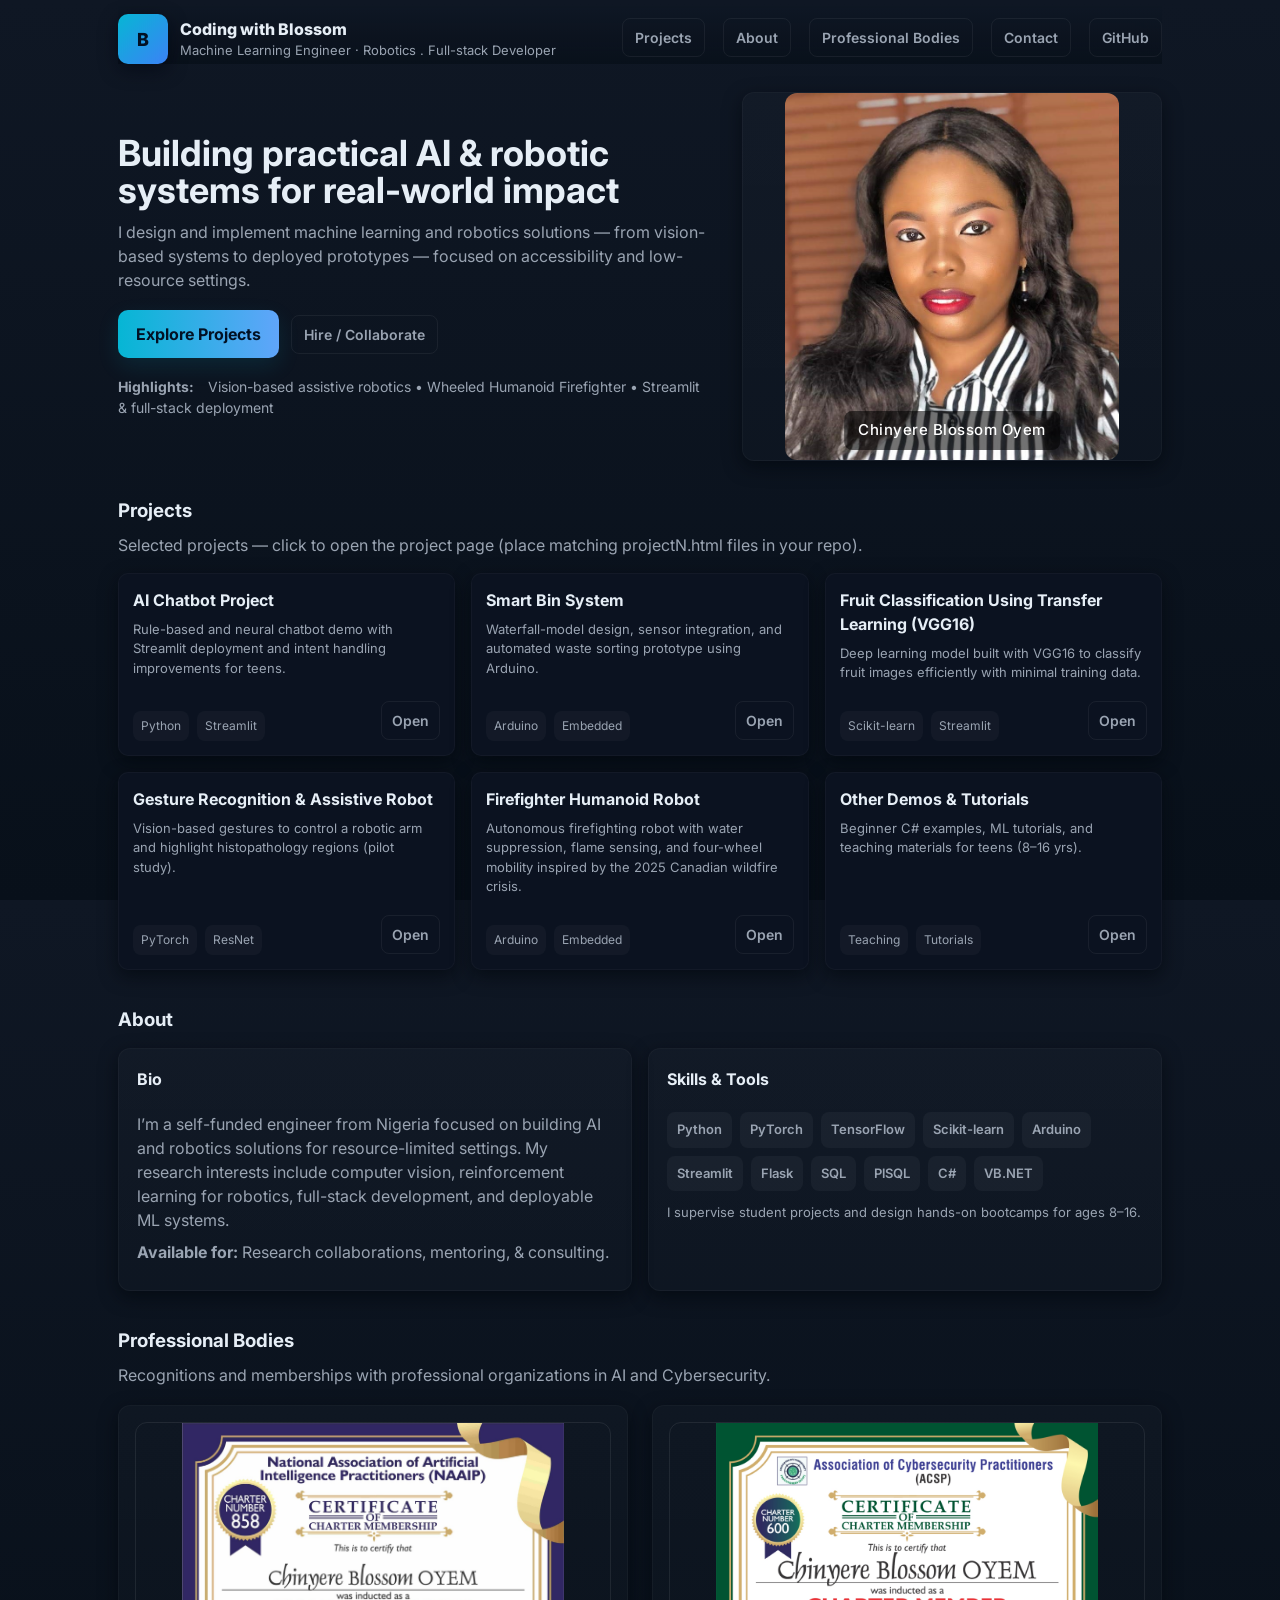
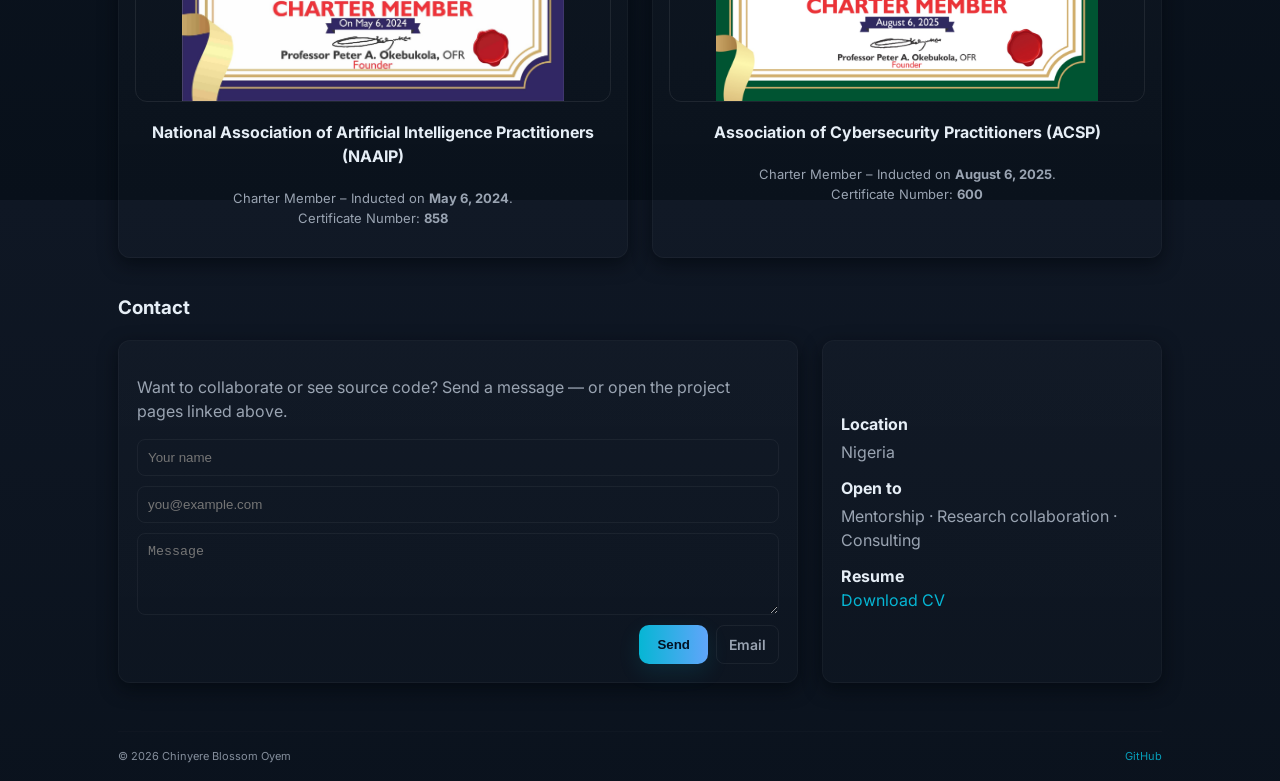
==== index.html @ 0ef0014c "Replace project details for firefighter robot" ====
<!doctype html>
<html lang="en">
<head>
  <meta charset="utf-8" />
  <meta name="viewport" content="width=device-width,initial-scale=1" />
  <title>Blossom Oyem — AI & Robotics</title>
  <meta name="description" content="Blossom Oyem — Machine Learning Engineer & Robotics Enthusiast. Projects: AI chatbot, smart bin, house price predictor and more."/>
  <link rel="preconnect" href="https://fonts.gstatic.com" crossorigin>
  <link href="https://fonts.googleapis.com/css2?family=Inter:wght@300;400;600;700;800&display=swap" rel="stylesheet">
  <link rel="icon" type="image/x-icon" href="blossom.ico">

  <style>
    :root{
      --bg:#0f1724; /* deep navy */
      --card:#0b1220;
      --muted:#9aa4b2;
      --accent:#06b6d4; /* teal */
      --glass: rgba(255,255,255,0.04);
      color-scheme: dark;
    }
    *{box-sizing:border-box}
    html,body{height:100%}
    body{
      margin:0;
      font-family:Inter,system-ui,-apple-system,Segoe UI,Roboto,"Helvetica Neue",Arial;
      background: linear-gradient(180deg, var(--bg) 0%, #08101a 100%);
      color:#e6eef6;
      -webkit-font-smoothing:antialiased;
      -moz-osx-font-smoothing:grayscale;
      line-height:1.5;
    }

    a{color:var(--accent); text-decoration:none}
    a:hover{text-decoration:underline}

    /* Layout */
    
    .container {
  max-width: 1100px;
  margin: 0 auto;
  padding: 0 28px;}
      header {
  display: flex;
  align-items: flex-start; /* lift nav higher */
  justify-content: space-between;
  padding: 8px 0 0 0; /* reduced bottom padding */
  margin-top: 6px; /* raised slightly upward */
  position: sticky;
  top: 0;
  background: linear-gradient(180deg, rgba(15,23,36,0.95) 0%, rgba(8,16,26,0.9) 100%);
  z-index: 10;
  backdrop-filter: blur(10px);
}

.brand {
  display: flex;
  gap: 12px;
  align-items: center;
}

   .logo {
  width: 50px;
  height: 50px;
  border-radius: 10px;
  background: linear-gradient(135deg,#06b6d4,#3b82f6);
  display: inline-flex;
  align-items: center;
  justify-content: center;
  font-weight: 800;
  color: #021124;
  font-size: 18px;
  box-shadow: 0 6px 18px rgba(3,7,18,0.6);
}


    nav {
  display: flex;
  gap: 18px;
  align-items: center;
  margin-top: 4px; /* fine-tune nav vertical alignment */
}

.btn-ghost {
  border: 1px solid rgba(255,255,255,0.06);
  padding: 8px 12px;
  border-radius: 8px;
  font-weight: 600;
  background: transparent;
  color: var(--muted);
  font-size: 14px;
}
    
    .hero{
      display:grid;grid-template-columns:1fr 420px;gap:32px;align-items:center;margin-top:28px;
    }
    .hero-left h1{font-size:36px;margin:0 0 10px 0;line-height:1.05}
    .hero-left p.lead{color:var(--muted);margin:0 0 18px 0}
    .cta-row{display:flex;gap:12px;align-items:center;margin-top:8px}
    .btn-primary{
      background:linear-gradient(90deg,var(--accent),#60a5fa);
      border:none;padding:12px 18px;border-radius:10px;color:#021124;font-weight:700;cursor:pointer;
      box-shadow:0 8px 22px rgba(6,182,212,0.12)
    }
    .card{
      background:linear-gradient(180deg, rgba(255,255,255,0.02), rgba(255,255,255,0.01));
      border-radius:12px;padding:18px;box-shadow:0 6px 18px rgba(2,6,12,0.6);border:1px solid rgba(255,255,255,0.03)
    }
    .hero-right .card{padding:18px;text-align:center}
    .avatar{
      width:120px;height:120px;border-radius:14px;display:inline-block;overflow:hidden;background:linear-gradient(135deg,#111827,#0b1220);
      margin:0 auto 12px auto;display:flex;align-items:center;justify-content:center;font-weight:700;color:var(--accent);
      font-size:28px;
    }

    /* Projects */
    .section{margin-top:36px}
    .projects-grid{display:grid;grid-template-columns:repeat(3,1fr);gap:16px;margin-top:14px}
    .project{
      padding:14px;border-radius:10px;background:var(--card);min-height:120px;display:flex;flex-direction:column;justify-content:space-between;
      transition:transform .18s ease, box-shadow .18s ease;
    }
    .project:hover{transform:translateY(-6px);box-shadow:0 16px 40px rgba(2,6,12,0.6)}
    .project h4{margin:0 0 8px 0}
    .tags{display:flex;gap:8px;flex-wrap:wrap;margin-top:10px}
    .tag{font-size:12px;padding:6px 8px;border-radius:8px;background:rgba(255,255,255,0.03);color:var(--muted)}

    /* Skills & Contact */
    .two-col{display:grid;grid-template-columns:1fr 1fr;gap:16px;margin-top:14px}
    ul.skills{list-style:none;padding:0;margin:0;display:flex;flex-wrap:wrap;gap:8px}
    ul.skills li{background:var(--glass);padding:8px 10px;border-radius:8px;color:var(--muted);font-weight:600;font-size:13px}

   /* FOOTER (smaller and neater) */
footer {
  margin-top: 48px;
  padding: 16px 0;
  border-top: 1px solid rgba(255,255,255,0.02);
  color: var(--muted);
  display: flex;
  justify-content: space-between;
  align-items: center;
  font-size: 11px; /* smaller text */
  opacity: 0.85;
}
   socials a {
  margin-left: 10px;
  color: var(--muted);
  font-size: 11px;
  transition: color 0.2s;
}

.socials a:hover {
  color: var(--accent);
}

    /* responsive */
    @media (max-width:980px){
      .hero{grid-template-columns:1fr;gap:20px}
      .projects-grid{grid-template-columns:repeat(2,1fr)}
      .two-col{grid-template-columns:1fr}
      nav{display:none}
      .mobile-menu-toggle{display:inline-flex}
    }
    @media (max-width:560px){
      .projects-grid{grid-template-columns:1fr}
      .brand .logo{width:50px;height:50px;font-size:18px}
      .hero-left h1{font-size:28px}
    }

       /* === CONTACT SECTION === */
.contact-grid {
  display: grid;
  grid-template-columns: 1fr 340px;
  gap: 24px;
  align-items: stretch;
  margin-top: 18px;
}

.contact-form {
  margin-top: 12px;
  display: flex;
  flex-direction: column;
  gap: 10px;
}

.contact-form input,
.contact-form textarea {
  padding: 10px;
  border-radius: 8px;
  border: 1px solid rgba(255,255,255,0.05);
  background: transparent;
  color: inherit;
}

.form-actions {
  display: flex;
  gap: 8px;
  justify-content: flex-end;
}

.form-note {
  margin-top: 8px;
  color: var(--muted);
  font-size: 13px;
  display: none;
}

.contact-info {
  display: flex;
  flex-direction: column;
  gap: 12px;
  justify-content: center;
  text-align: left;
}

.contact-info .muted {
  color: var(--muted);
  margin-top: 4px;
}

/* === MOBILE RESPONSIVENESS === */
@media (max-width: 900px) {
  .contact-grid {
    grid-template-columns: 1fr;
    gap: 18px;
  }

  .contact-info {
    text-align: center;
    align-items: center;
  }

  .form-actions {
    justify-content: center;
  }
}



    /* mobile nav menu */
    .mobile-menu-toggle{display:none;background:transparent;border:1px solid rgba(255,255,255,0.05);padding:8px;border-radius:8px;color:var(--muted)}
    .mobile-menu{display:none;position:fixed;top:72px;right:12px;background:var(--card);padding:12px;border-radius:10px;box-shadow:0 10px 36px rgba(2,6,12,0.6)}
    .mobile-menu a{display:block;padding:8px 10px;border-radius:8px;color:var(--muted)}
  </style>
</head>
<body>
  <div class="container">
    <header>
      <div class="brand">
        <div class="logo">B</div>
        <div>
          <div style="font-weight:800">Coding with Blossom</div>
          <div style="font-size:13px;color:var(--muted)">Machine Learning Engineer · Robotics . Full-stack Developer</div>
        </div>
      </div>

  <nav>
  <a href="#projects" class="btn-ghost">Projects</a>
  <a href="#about" class="btn-ghost">About</a>
  <a href="#bodies" class="btn-ghost">Professional Bodies</a>
  <a href="#contact" class="btn-ghost">Contact</a>
  <a href="https://github.com/blossomchi" target="_blank" class="btn-ghost" rel="noopener noreferrer">
    GitHub
  </a>
</nav>

      <button class="mobile-menu-toggle" id="mmt">☰</button>
    </header>

    <main>
      <section class="hero">
        <div class="hero-left">
          <h1>Building practical AI & robotic systems for real-world impact</h1>
          <p class="lead">I design and implement machine learning and robotics solutions — from vision-based systems to deployed prototypes — focused on accessibility and low-resource settings.</p>

          <div class="cta-row">
            <a class="btn-primary" href="#projects">Explore Projects</a>
            <a class="btn-ghost" href="#contact">Hire / Collaborate</a>
          </div>

          <div style="margin-top:18px;color:var(--muted);font-size:14px">
            <strong>Highlights:</strong>
            <span style="margin-left:10px">Vision-based assistive robotics • Wheeled Humanoid Firefighter • Streamlit & full-stack deployment</span>
          </div>
        </div>


          <div class="hero-right card" style="padding:0; overflow:hidden; position:relative; text-align:center;">
           <img src="blossom.jpeg" alt="Blossom Oyem"
            style="width:80%; height:auto; object-fit:cover; display:block; margin:0 auto; border-radius:12px;">

  <div style="
    position: absolute;
    bottom:10px;
    left:50%;
    transform:translateX(-50%);
    background:rgba(0,0,0,0.55);
    color:#fff;
    padding:8px 14px;
    font-weight:500;
    font-size:15px;
    border-radius:8px;
    letter-spacing:0.5px;
    white-space: nowrap; 
    white-space: nowrap; 
  ">
    Chinyere Blossom Oyem
  </div>
</div>


       
      </section>

      <section id="projects" class="section">
        <h3 style="margin:0">Projects</h3>
        <p style="margin-top:8px;color:var(--muted)">Selected projects — click to open the project page (place matching projectN.html files in your repo).</p>

        <div class="projects-grid">
          <article class="project card">
            <div>
              <h4>AI Chatbot Project</h4>
              <p style="margin:6px 0;color:var(--muted);font-size:13px">Rule-based and neural chatbot demo with Streamlit deployment and intent handling improvements for teens.</p>
            </div>
            <div style="display:flex;justify-content:space-between;align-items:center;margin-top:12px">
              <div class="tags"><span class="tag">Python</span><span class="tag">Streamlit</span></div>
              <a href="project1.html" class="btn-ghost" style="padding:8px 10px">Open</a>
            </div>
          </article>

          <article class="project card">
            <div>
              <h4>Smart Bin System</h4>
              <p style="margin:6px 0;color:var(--muted);font-size:13px">Waterfall-model design, sensor integration, and automated waste sorting prototype using Arduino.</p>
            </div>
            <div style="display:flex;justify-content:space-between;align-items:center;margin-top:12px">
              <div class="tags"><span class="tag">Arduino</span><span class="tag">Embedded</span></div>
              <a href="project2.html" class="btn-ghost" style="padding:8px 10px">Open</a>
            </div>
          </article>

          <article class="project card">
            <div>
              <h4>Fruit Classification Using Transfer Learning (VGG16)</h4>
              <p style="margin:6px 0;color:var(--muted);font-size:13px">Deep learning model built with VGG16 to classify fruit images efficiently with minimal training data.</p>
            </div>
            <div style="display:flex;justify-content:space-between;align-items:center;margin-top:12px">
              <div class="tags"><span class="tag">Scikit-learn</span><span class="tag">Streamlit</span></div>
              <a href="project3.html" class="btn-ghost" style="padding:8px 10px">Open</a>
            </div>
          </article>

          <article class="project card">
            <div>
              <h4>Gesture Recognition & Assistive Robot</h4>
              <p style="margin:6px 0;color:var(--muted);font-size:13px">Vision-based gestures to control a robotic arm and highlight histopathology regions (pilot study).</p>
            </div>
            <div style="display:flex;justify-content:space-between;align-items:center;margin-top:12px">
              <div class="tags"><span class="tag">PyTorch</span><span class="tag">ResNet</span></div>
              <a href="project4.html" class="btn-ghost" style="padding:8px 10px">Open</a>
            </div>
          </article>

          <article class="project card">
            <div>
              <h4>Firefighter Humanoid Robot</h4>
              <p style="margin:6px 0;color:var(--muted);font-size:13px">Autonomous firefighting robot with water suppression, flame sensing, and four-wheel mobility inspired by the 2025 Canadian wildfire crisis.</p>
            </div>
            <div style="display:flex;justify-content:space-between;align-items:center;margin-top:12px">
              <div class="tags"><span class="tag">Arduino</span><span class="tag">Embedded</span></div>
              <a href="project5.html" class="btn-ghost" style="padding:8px 10px">Open</a>
            </div>
          </article>

          <article class="project card">
            <div>
              <h4>Other Demos & Tutorials</h4>
              <p style="margin:6px 0;color:var(--muted);font-size:13px">Beginner C# examples, ML tutorials, and teaching materials for teens (8–16 yrs).</p>
            </div>
            <div style="display:flex;justify-content:space-between;align-items:center;margin-top:12px">
              <div class="tags"><span class="tag">Teaching</span><span class="tag">Tutorials</span></div>
              <a href="#" class="btn-ghost" style="padding:8px 10px">Open</a>
            </div>
          </article>
        </div>
      </section>

      <section id="about" class="section">
        <h3 style="margin:0">About</h3>
        <div class="two-col">
          <div class="card">
            <h4 style="margin-top:0">Bio</h4>
            <p style="color:var(--muted);margin:8px 0">I’m a self-funded engineer from Nigeria focused on building AI and robotics solutions for resource-limited settings. My research interests include computer vision, reinforcement learning for robotics, full-stack development, and deployable ML systems.</p>
            <p style="margin:8px 0;color:var(--muted)"><strong>Available for:</strong> Research collaborations, mentoring, & consulting.</p>
          </div>

          <div class="card">
            <h4 style="margin-top:0">Skills & Tools</h4>
            <ul class="skills" style="margin-top:10px">
              <li>Python</li><li>PyTorch</li><li>TensorFlow</li><li>Scikit-learn</li><li>Arduino</li><li>Streamlit</li><li>Flask</li><li>SQL</li><li>PlSQL</li><li>C#</li><li>VB.NET</li>
            </ul>
            <div style="margin-top:12px;color:var(--muted);font-size:13px">I supervise student projects and design hands-on bootcamps for ages 8–16.</div>
          </div>
        </div>
      </section>


        <section id="bodies" class="section">
  <h3 style="margin:0">Professional Bodies</h3>
  <p style="margin-top:8px;color:var(--muted);">
    Recognitions and memberships with professional organizations in AI and Cybersecurity.
  </p>

  <div style="display:grid;grid-template-columns:repeat(auto-fit,minmax(320px,1fr));gap:24px;margin-top:18px;">
    
    <!-- NAAIP Certificate -->
    <div class="card" style="text-align:center;padding:16px;">
      <img src="NAAIP.jpg" alt="NAAIP Certificate - Chinyere Blossom Oyem"
           style="width:100%;height:280px;object-fit:contain;border-radius:12px;border:1px solid rgba(255,255,255,0.08);">
      <h4 style="margin-top:12px;">National Association of Artificial Intelligence Practitioners (NAAIP)</h4>
      <p style="color:var(--muted);font-size:13px;margin-top:6px;">
        Charter Member – Inducted on <strong>May 6, 2024</strong>.<br>
        Certificate Number: <strong>858</strong>
      </p>
    </div>

    <!-- ACSP Certificate -->
    <div class="card" style="text-align:center;padding:16px;">
      <img src="ACSP.jpg" alt="ACSP Certificate - Chinyere Blossom Oyem"
           style="width:100%;height:280px;object-fit:contain;border-radius:12px;border:1px solid rgba(255,255,255,0.08);">
      <h4 style="margin-top:12px;">Association of Cybersecurity Practitioners (ACSP)</h4>
      <p style="color:var(--muted);font-size:13px;margin-top:6px;">
        Charter Member – Inducted on <strong>August 6, 2025</strong>.<br>
        Certificate Number: <strong>600</strong>
      </p>
    </div>

  </div>
</section>




    <section id="contact" class="section">
  <h3 style="margin:0">Contact</h3>

  <div class="contact-grid">
    <!-- Contact Form -->
    <div class="card">
      <p style="color:var(--muted)">
        Want to collaborate or see source code? Send a message — or open the project pages linked above.
      </p>

      <form id="contactForm" onsubmit="sendMessage(event)" class="contact-form">
        <input type="text" id="name" placeholder="Your name" required>
        <input type="email" id="email" placeholder="you@example.com" required>
        <textarea id="message" rows="4" placeholder="Message" required></textarea>

        <div class="form-actions">
          <button type="submit" class="btn-primary">Send</button>
          <a href="mailto:chiblossoyem@gmail.com" class="btn-ghost">Email</a>
        </div>
      </form>

      <div id="formNote" class="form-note">
        Thanks — message copied to clipboard. Use your email client to complete send.
      </div>
    </div>

    <!-- Location / Resume Card -->
    <div class="card contact-info">
      <div>
        <strong>Location</strong>
        <div class="muted">Nigeria</div>
      </div>

      <div>
        <strong>Open to</strong>
        <div class="muted">Mentorship · Research collaboration · Consulting</div>
      </div>

      <div>
        <strong>Resume</strong>
        <div>
          <a href="https://github.com/blossomchi/blossomchi.github.io/raw/main/SCHOOL%20CV%20CHINYERE%20BLOSSOM%20OYEM.pdf"
        download
         style="color:var(--accent); text-decoration:none;">
         Download CV
        </a></div>
      </div>
    </div>
  </div>
</section>





    </main>

    <footer>
      <div>© <span id="year"></span> Chinyere Blossom Oyem</div>
      <div class="socials">
        <a href="https://github.com/blossomchi" target="_blank">GitHub</a>
        </div>
    </footer>

    <!-- mobile menu -->
    <div class="mobile-menu" id="mobileMenu">
      <a href="#projects">Projects</a>
      <a href="#about">About</a>
      <a href="#contact">Contact</a>
      <a href="https://github.com/blossomchi" target="_blank">GitHub</a>
    </div>
  </div>

  <script>
    // year
    document.getElementById('year').textContent = new Date().getFullYear();

    // mobile menu
    const mmt = document.getElementById('mmt');
    const mobileMenu = document.getElementById('mobileMenu');
    mmt.addEventListener('click', () => {
      mobileMenu.style.display = mobileMenu.style.display === 'block' ? 'none' : 'block';
    });

    // smooth scrolling for internal links
    document.querySelectorAll('a[href^="#"]').forEach(a=>{
      a.addEventListener('click', e=>{
        const target = document.querySelector(a.getAttribute('href'));
        if (target) {
          e.preventDefault();
          target.scrollIntoView({behavior:'smooth', block:'start'});
          mobileMenu.style.display = 'none';
        }
      })
    });

    // contact form — simple client-side copy to clipboard to avoid backend
    function sendMessage(e){
      e.preventDefault();
      const name = document.getElementById('name').value.trim();
      const email = document.getElementById('email').value.trim();
      const msg = document.getElementById('message').value.trim();
      const body = `Name: ${name}\nEmail: ${email}\n\n${msg}`;
      navigator.clipboard?.writeText(body).then(()=>{
        document.getElementById('formNote').style.display='block';
        setTimeout(()=>document.getElementById('formNote').style.display='none',3500);
      },()=>{
        alert('Please copy manually: ' + body);
      });
    }
  </script>
</body>
</html>
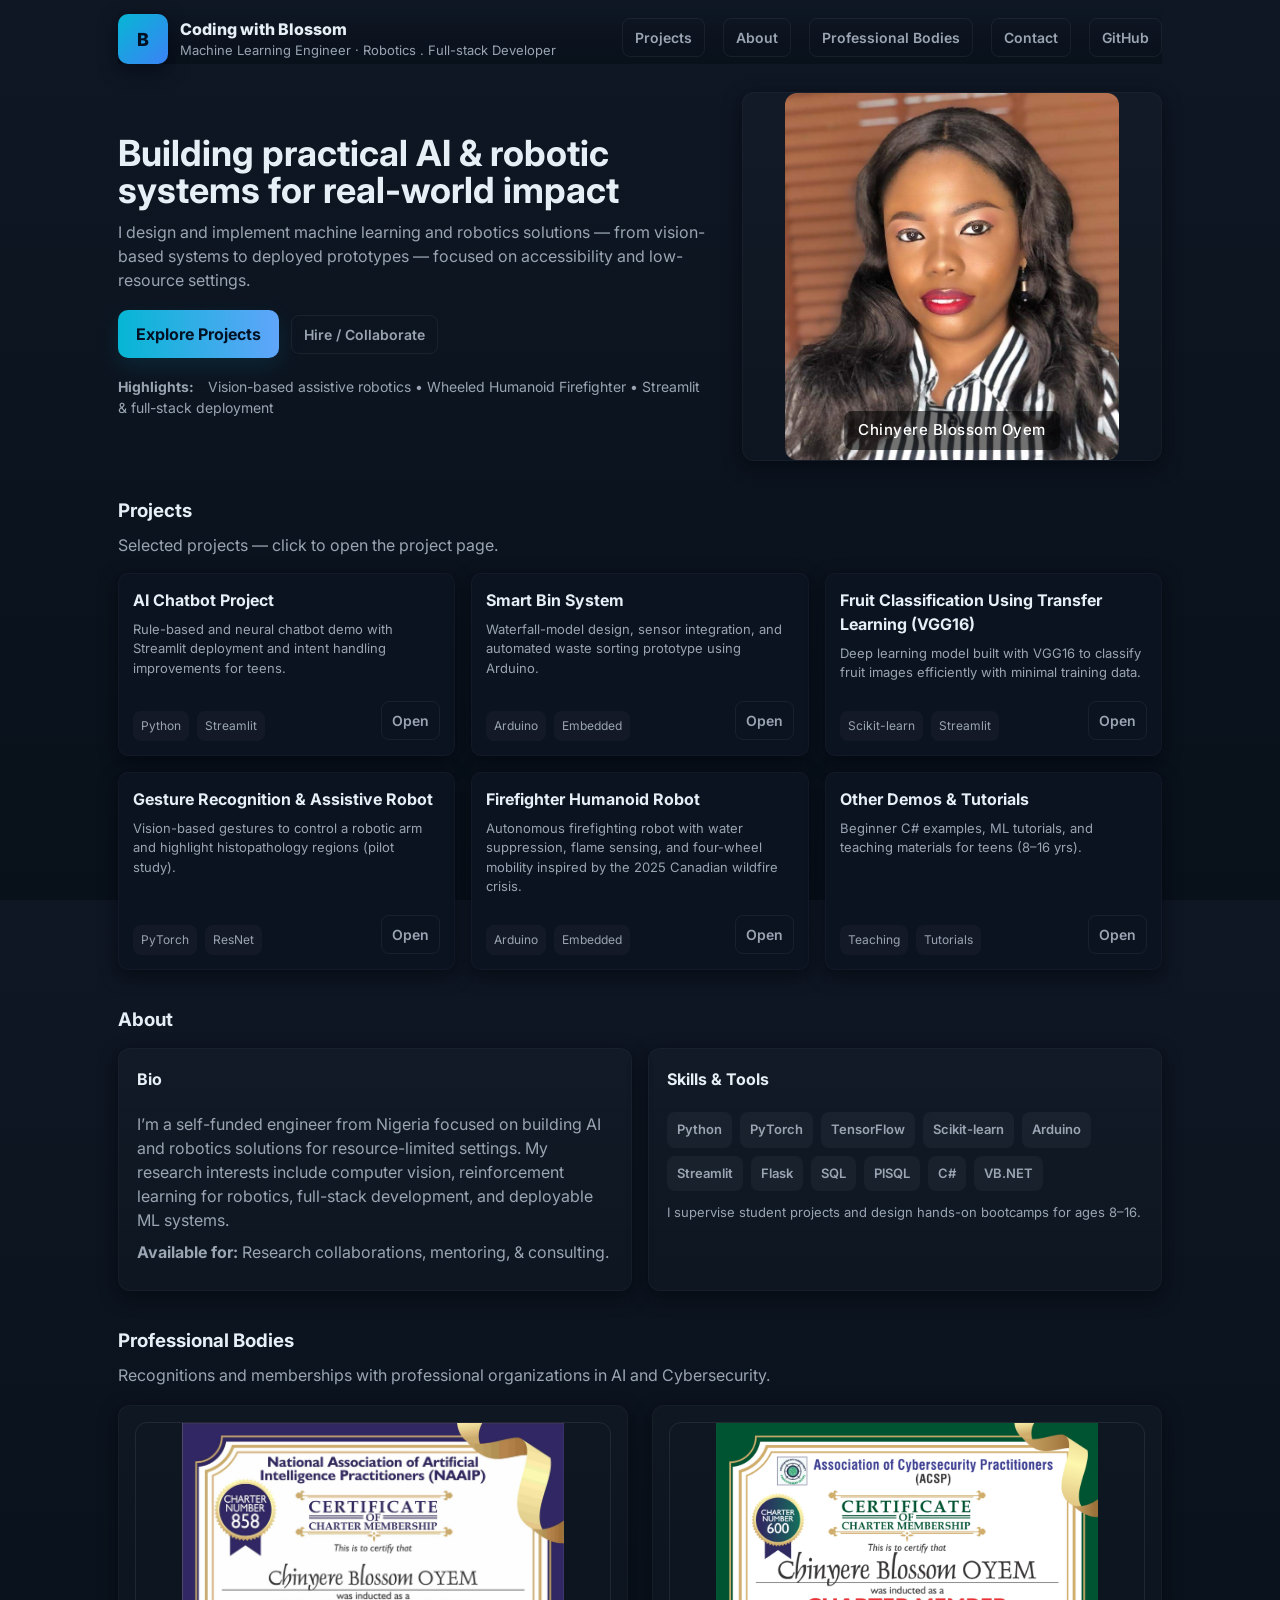
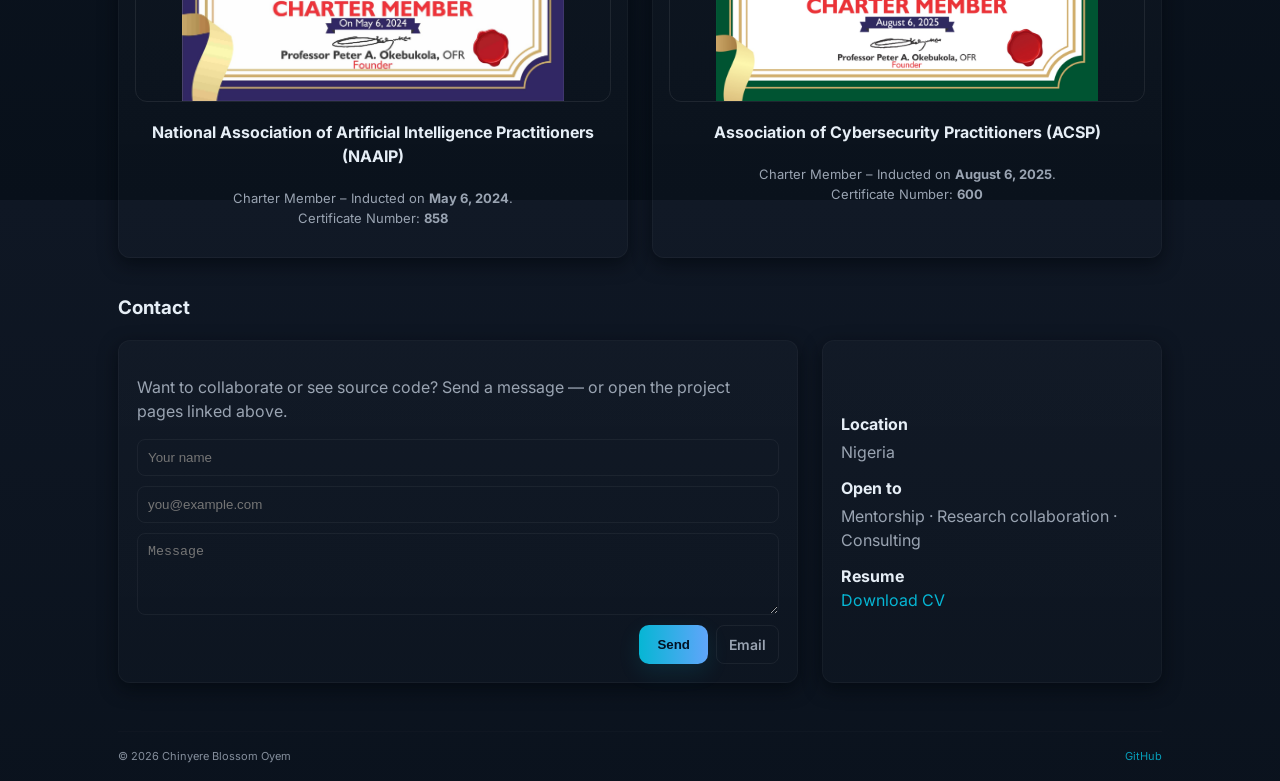
==== commit de882233: "Update projects section description in index.html Removed reference to 'matching projectN.html files" ====
--- a/index.html
+++ b/index.html
@@ -313,7 +313,7 @@
 
       <section id="projects" class="section">
         <h3 style="margin:0">Projects</h3>
-        <p style="margin-top:8px;color:var(--muted)">Selected projects — click to open the project page (place matching projectN.html files in your repo).</p>
+        <p style="margin-top:8px;color:var(--muted)">Selected projects — click to open the project page.</p>
 
         <div class="projects-grid">
           <article class="project card">
@@ -378,7 +378,7 @@
             </div>
             <div style="display:flex;justify-content:space-between;align-items:center;margin-top:12px">
               <div class="tags"><span class="tag">Teaching</span><span class="tag">Tutorials</span></div>
-              <a href="#" class="btn-ghost" style="padding:8px 10px">Open</a>
+              <a href="project6.html" class="btn-ghost" style="padding:8px 10px">Open</a>
             </div>
           </article>
         </div>
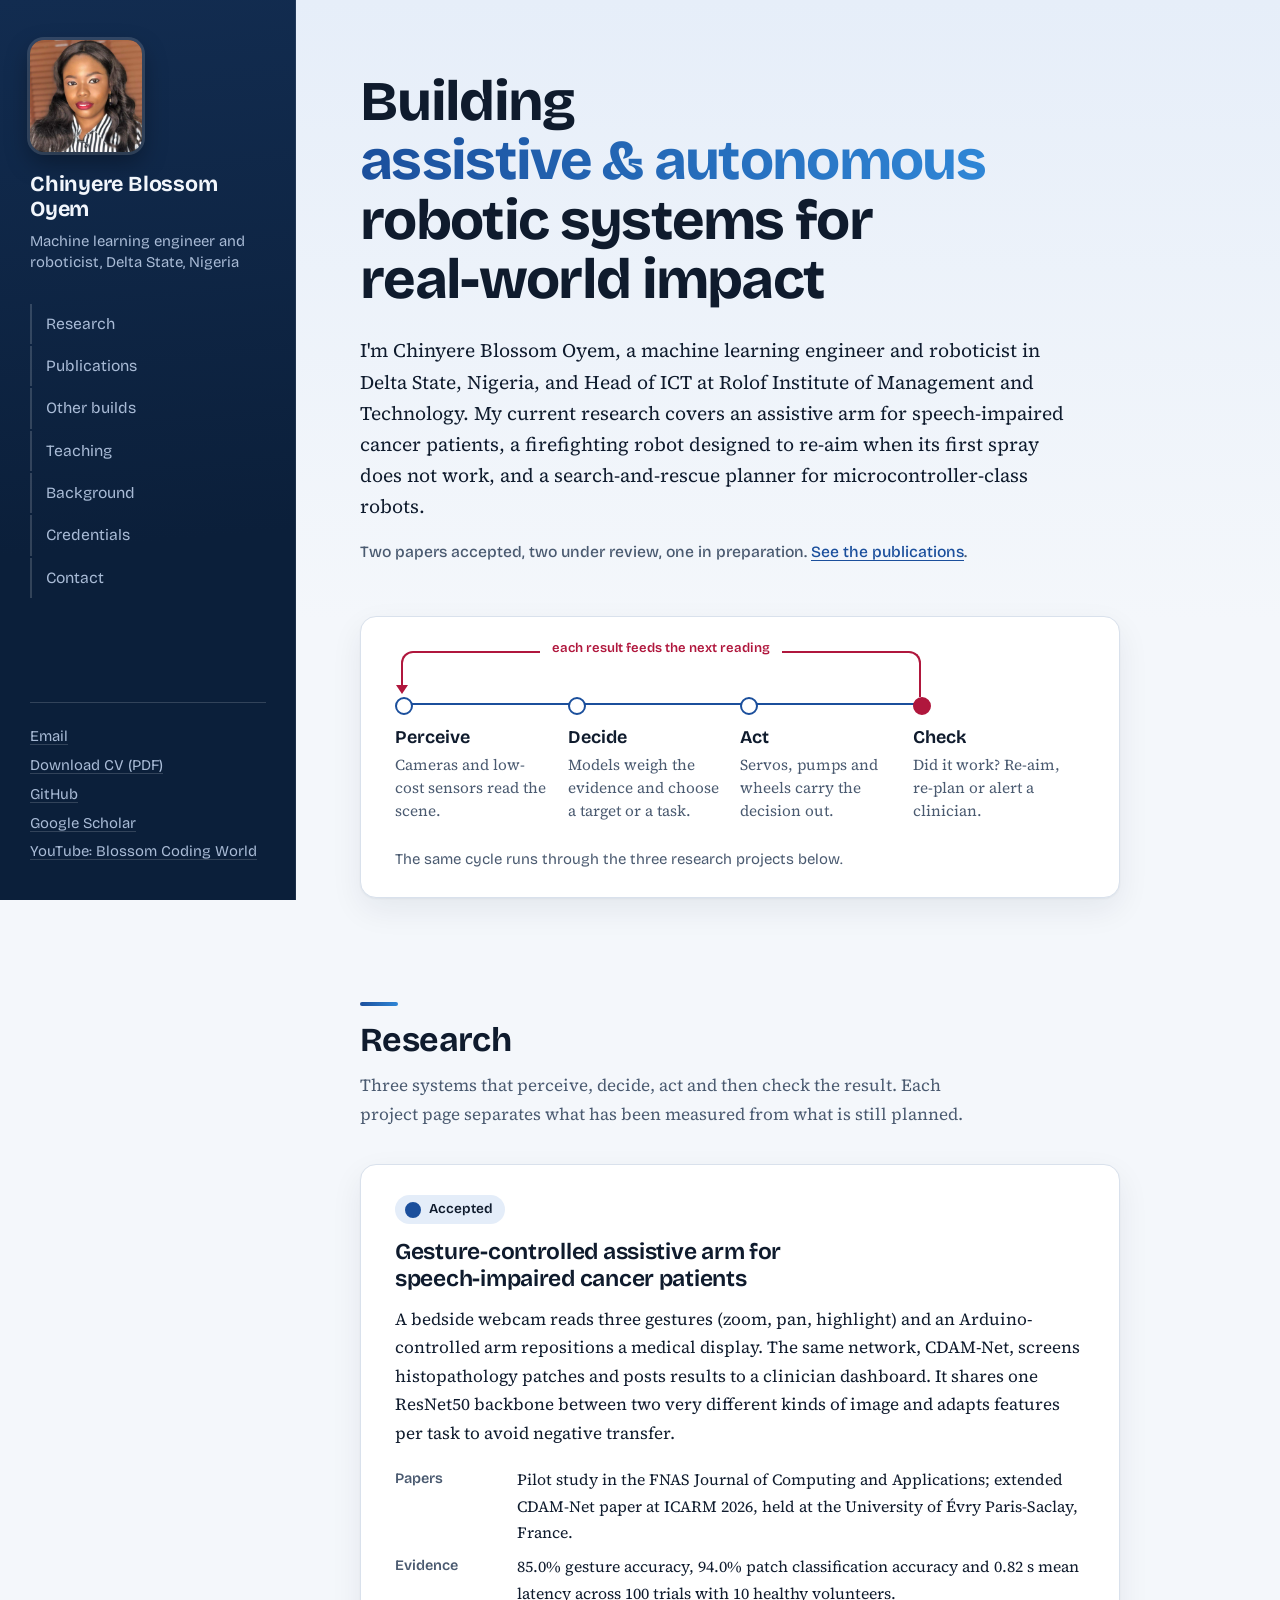
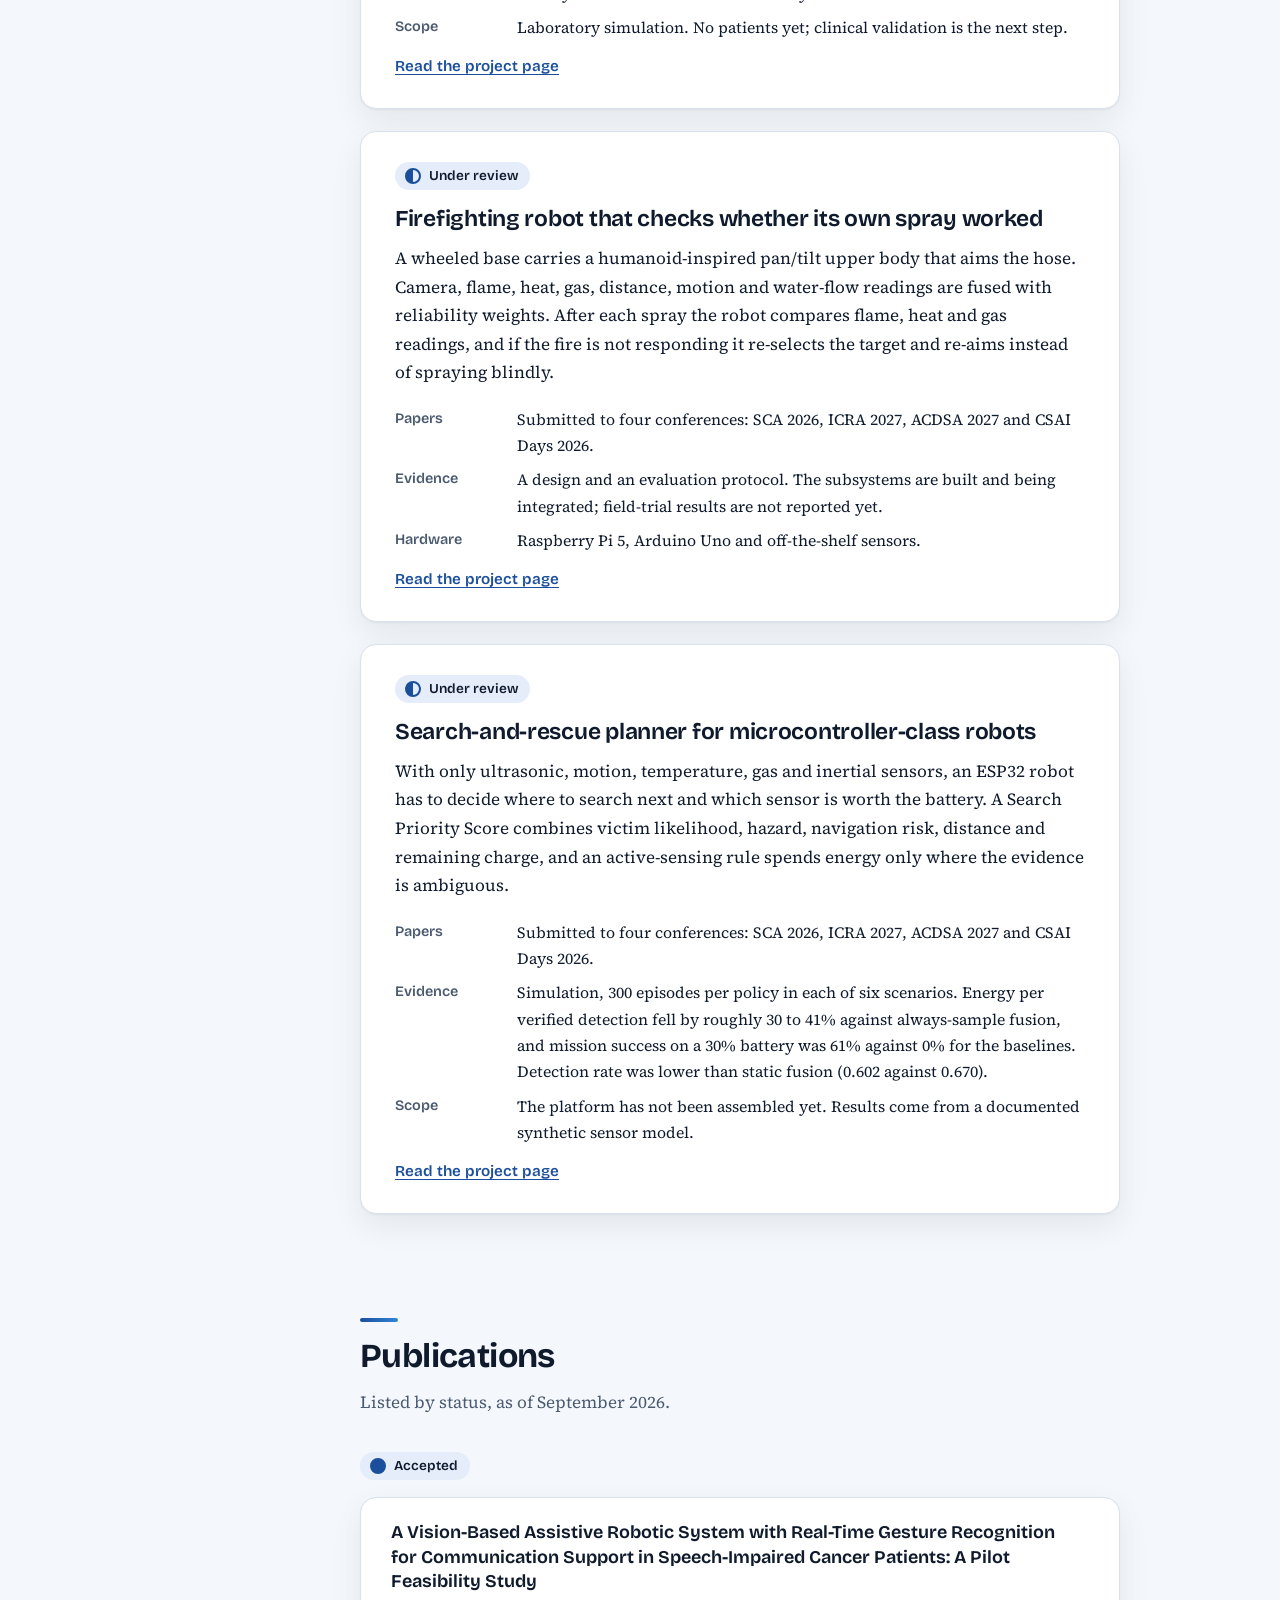
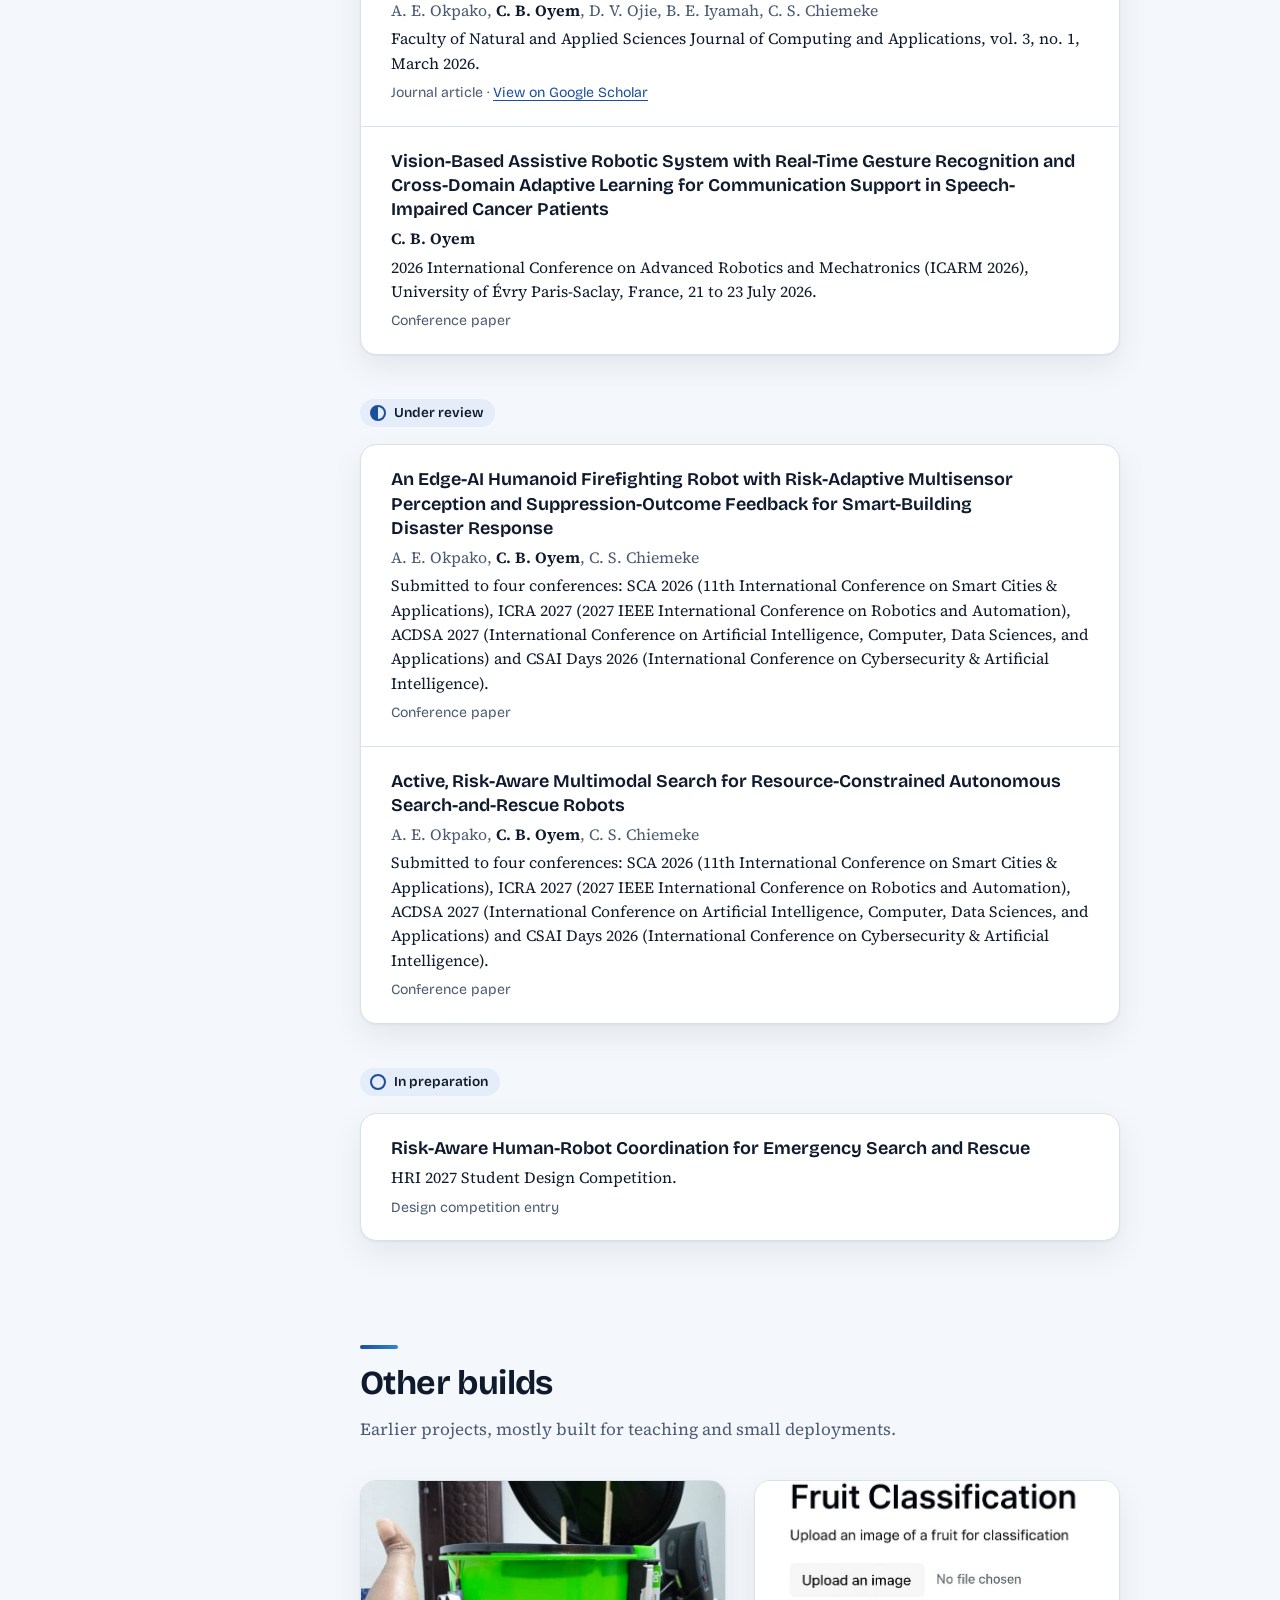
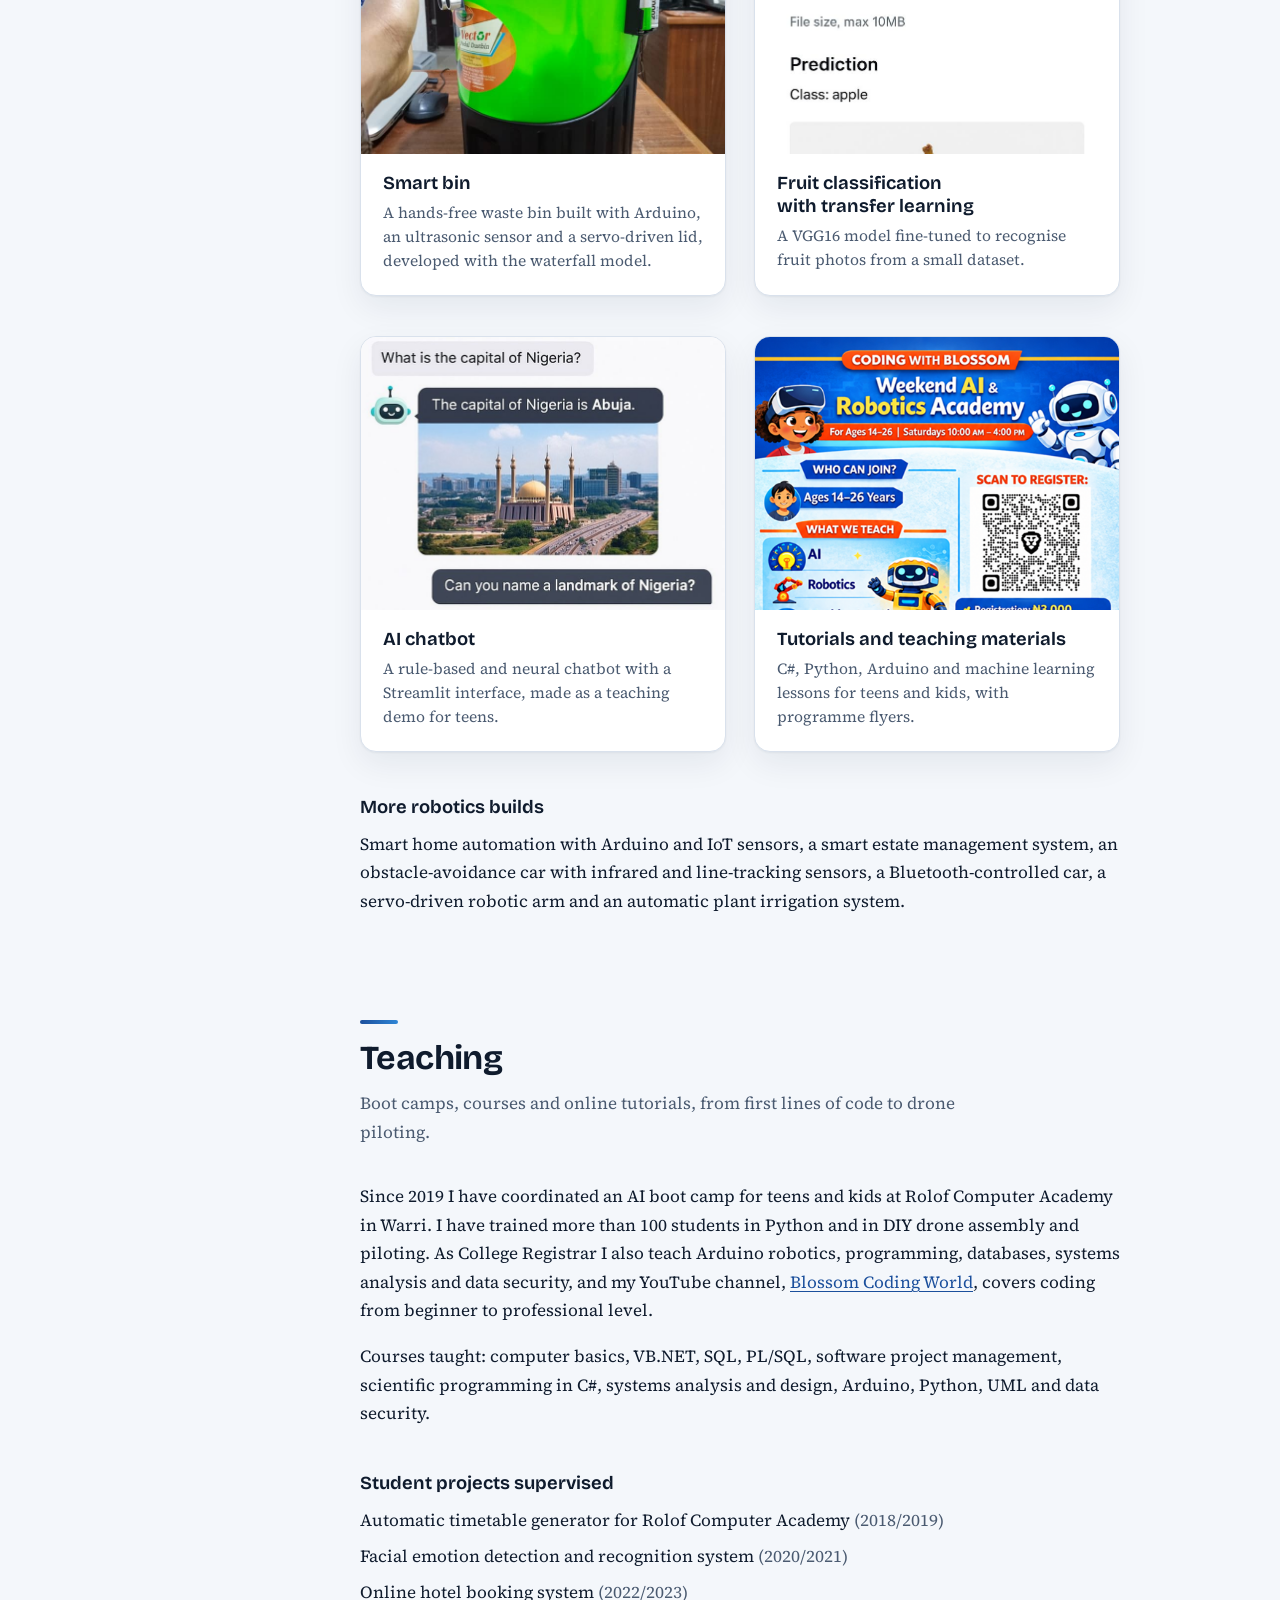
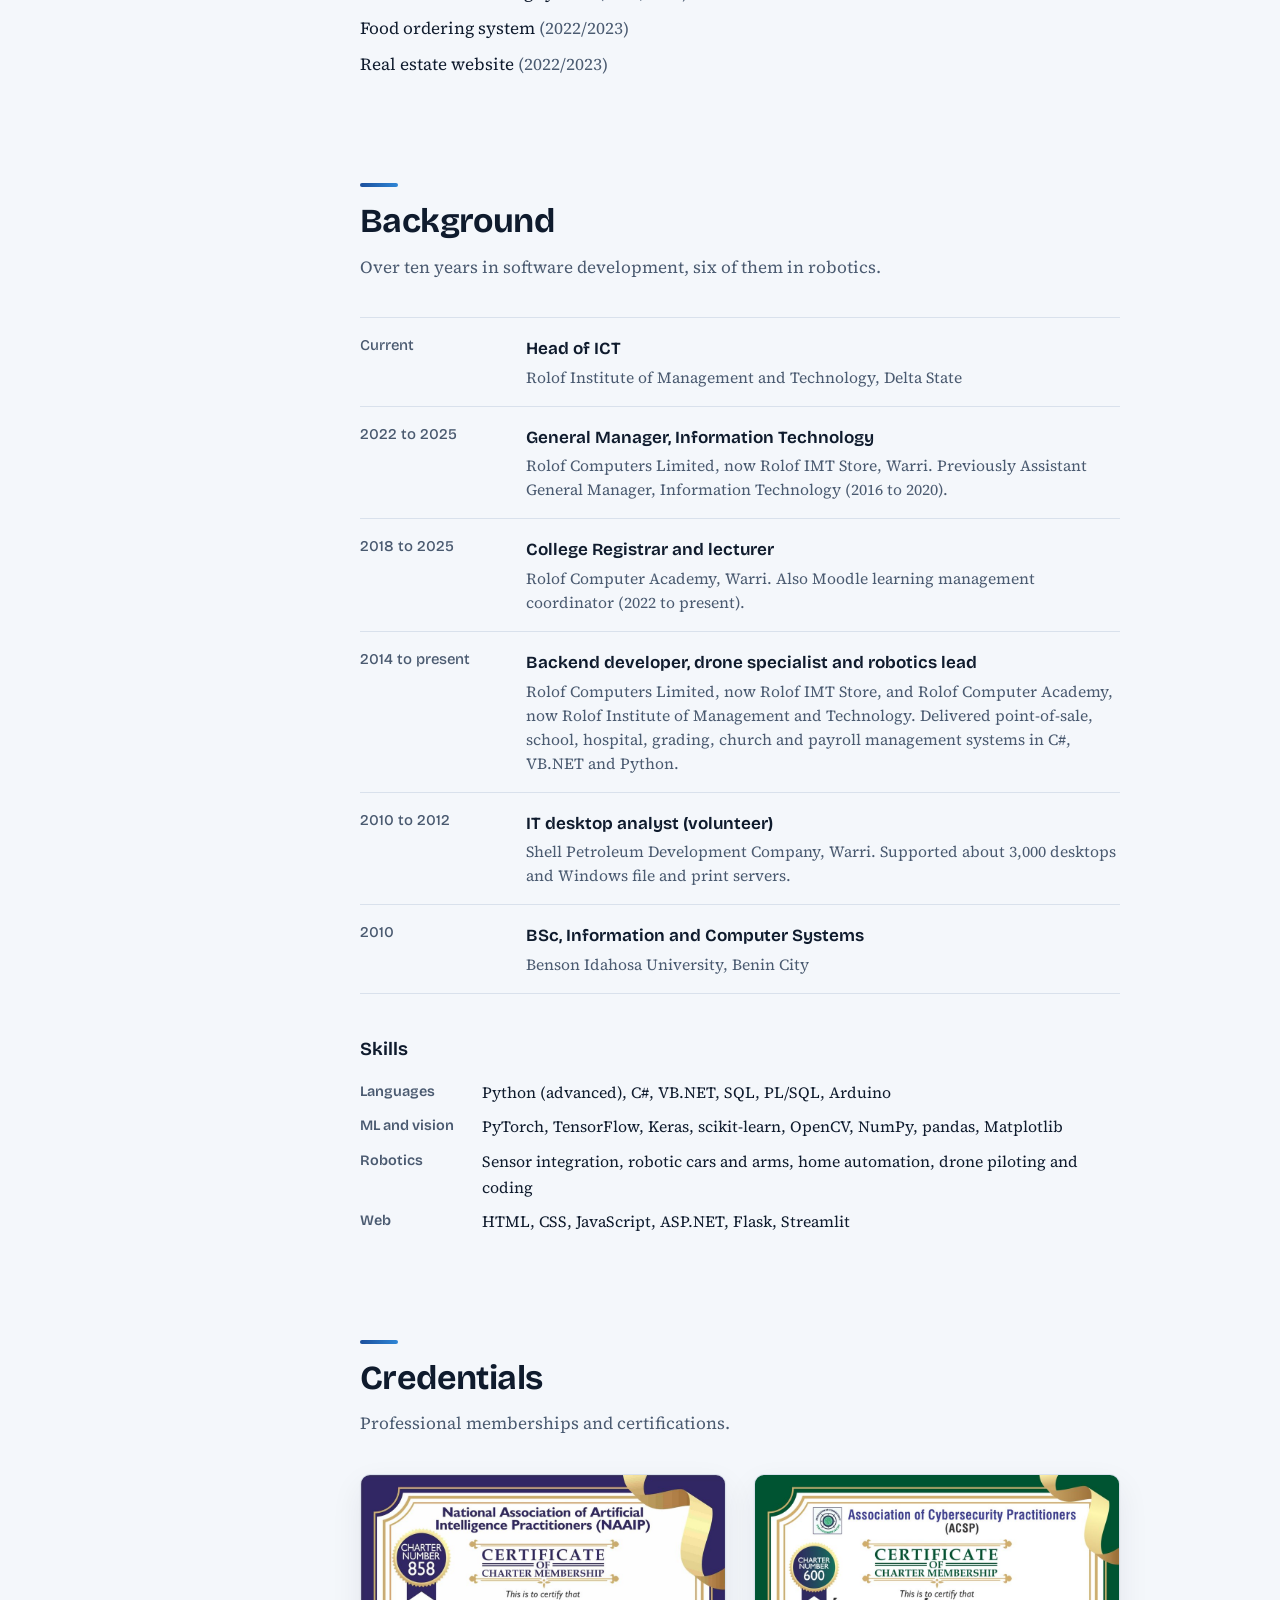
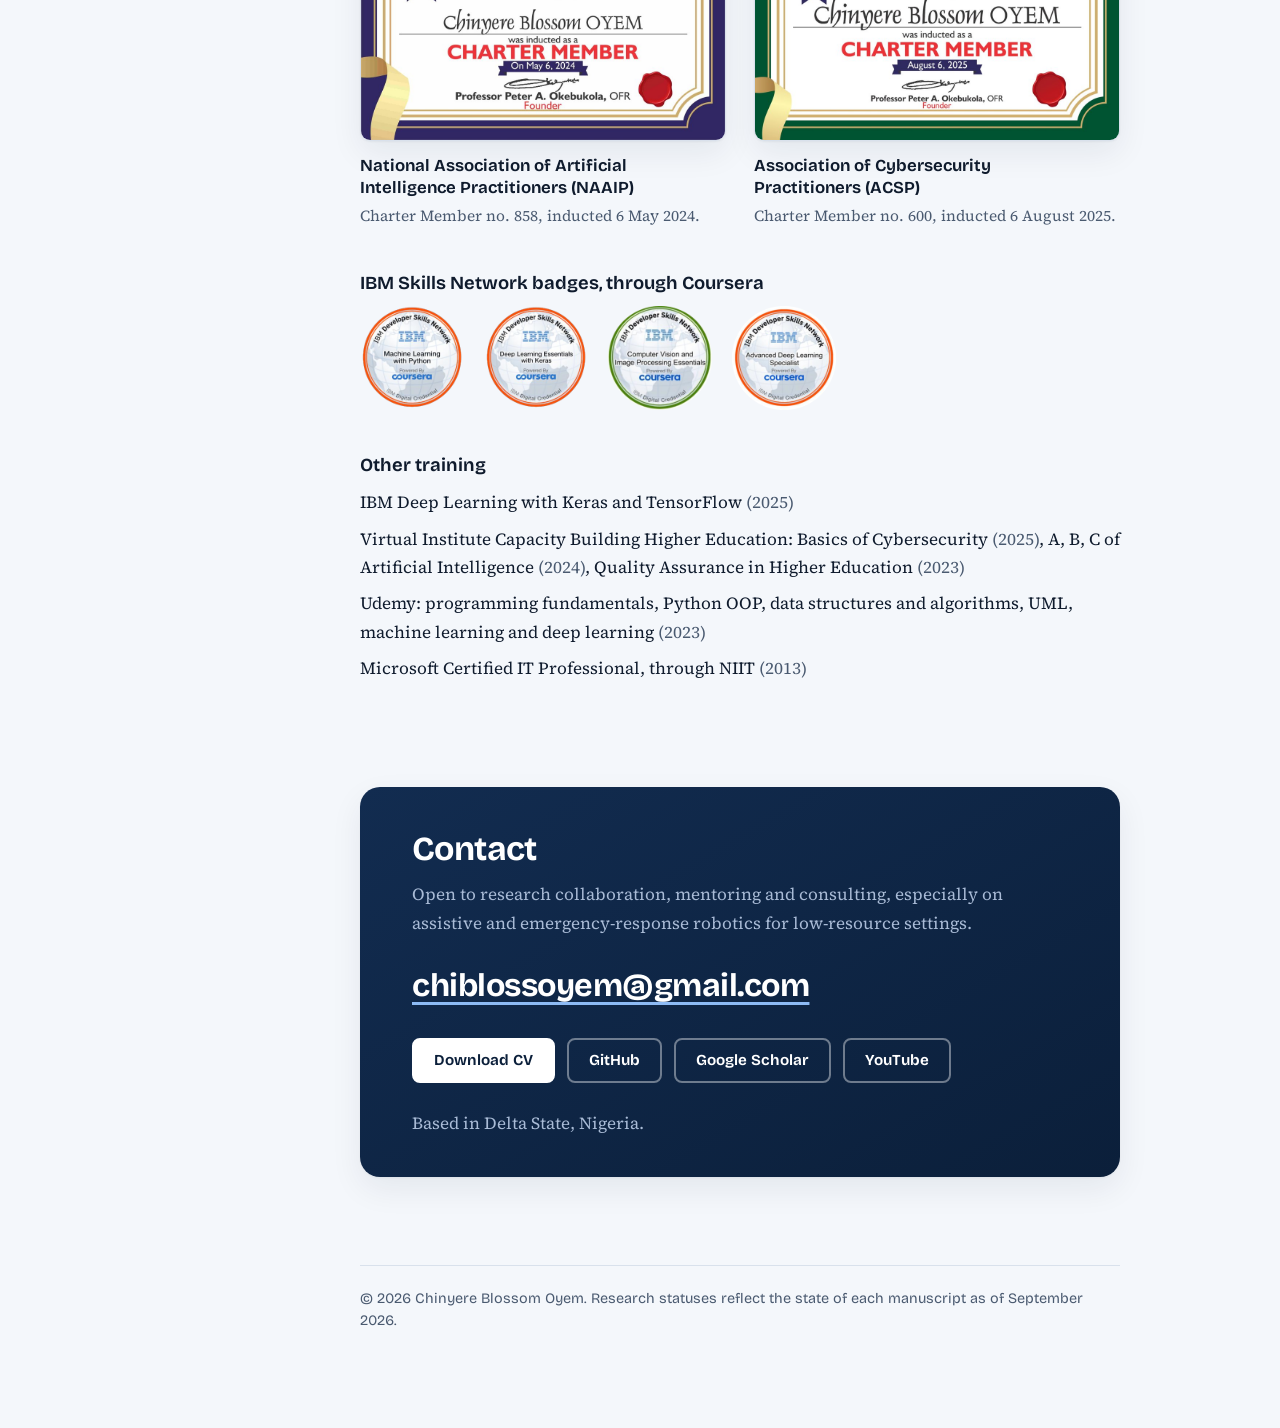
==== commit 5ead705c: "Add files via upload" ====
--- a/index.html
+++ b/index.html
@@ -1,556 +1,288 @@
 <!doctype html>
 <html lang="en">
 <head>
-  <meta charset="utf-8" />
-  <meta name="viewport" content="width=device-width,initial-scale=1" />
-  <title>Blossom Oyem — AI & Robotics</title>
-  <meta name="description" content="Blossom Oyem — Machine Learning Engineer & Robotics Enthusiast. Projects: AI chatbot, smart bin, house price predictor and more."/>
-  <link rel="preconnect" href="https://fonts.gstatic.com" crossorigin>
-  <link href="https://fonts.googleapis.com/css2?family=Inter:wght@300;400;600;700;800&display=swap" rel="stylesheet">
-  <link rel="icon" type="image/x-icon" href="blossom.ico">
-
-  <style>
-    :root{
-      --bg:#0f1724; /* deep navy */
-      --card:#0b1220;
-      --muted:#9aa4b2;
-      --accent:#06b6d4; /* teal */
-      --glass: rgba(255,255,255,0.04);
-      color-scheme: dark;
-    }
-    *{box-sizing:border-box}
-    html,body{height:100%}
-    body{
-      margin:0;
-      font-family:Inter,system-ui,-apple-system,Segoe UI,Roboto,"Helvetica Neue",Arial;
-      background: linear-gradient(180deg, var(--bg) 0%, #08101a 100%);
-      color:#e6eef6;
-      -webkit-font-smoothing:antialiased;
-      -moz-osx-font-smoothing:grayscale;
-      line-height:1.5;
-    }
-
-    a{color:var(--accent); text-decoration:none}
-    a:hover{text-decoration:underline}
-
-    /* Layout */
-    
-    .container {
-  max-width: 1100px;
-  margin: 0 auto;
-  padding: 0 28px;}
-      header {
-  display: flex;
-  align-items: flex-start; /* lift nav higher */
-  justify-content: space-between;
-  padding: 8px 0 0 0; /* reduced bottom padding */
-  margin-top: 6px; /* raised slightly upward */
-  position: sticky;
-  top: 0;
-  background: linear-gradient(180deg, rgba(15,23,36,0.95) 0%, rgba(8,16,26,0.9) 100%);
-  z-index: 10;
-  backdrop-filter: blur(10px);
-}
-
-.brand {
-  display: flex;
-  gap: 12px;
-  align-items: center;
-}
-
-   .logo {
-  width: 50px;
-  height: 50px;
-  border-radius: 10px;
-  background: linear-gradient(135deg,#06b6d4,#3b82f6);
-  display: inline-flex;
-  align-items: center;
-  justify-content: center;
-  font-weight: 800;
-  color: #021124;
-  font-size: 18px;
-  box-shadow: 0 6px 18px rgba(3,7,18,0.6);
-}
-
-
-    nav {
-  display: flex;
-  gap: 18px;
-  align-items: center;
-  margin-top: 4px; /* fine-tune nav vertical alignment */
-}
-
-.btn-ghost {
-  border: 1px solid rgba(255,255,255,0.06);
-  padding: 8px 12px;
-  border-radius: 8px;
-  font-weight: 600;
-  background: transparent;
-  color: var(--muted);
-  font-size: 14px;
-}
-    
-    .hero{
-      display:grid;grid-template-columns:1fr 420px;gap:32px;align-items:center;margin-top:28px;
-    }
-    .hero-left h1{font-size:36px;margin:0 0 10px 0;line-height:1.05}
-    .hero-left p.lead{color:var(--muted);margin:0 0 18px 0}
-    .cta-row{display:flex;gap:12px;align-items:center;margin-top:8px}
-    .btn-primary{
-      background:linear-gradient(90deg,var(--accent),#60a5fa);
-      border:none;padding:12px 18px;border-radius:10px;color:#021124;font-weight:700;cursor:pointer;
-      box-shadow:0 8px 22px rgba(6,182,212,0.12)
-    }
-    .card{
-      background:linear-gradient(180deg, rgba(255,255,255,0.02), rgba(255,255,255,0.01));
-      border-radius:12px;padding:18px;box-shadow:0 6px 18px rgba(2,6,12,0.6);border:1px solid rgba(255,255,255,0.03)
-    }
-    .hero-right .card{padding:18px;text-align:center}
-    .avatar{
-      width:120px;height:120px;border-radius:14px;display:inline-block;overflow:hidden;background:linear-gradient(135deg,#111827,#0b1220);
-      margin:0 auto 12px auto;display:flex;align-items:center;justify-content:center;font-weight:700;color:var(--accent);
-      font-size:28px;
-    }
-
-    /* Projects */
-    .section{margin-top:36px}
-    .projects-grid{display:grid;grid-template-columns:repeat(3,1fr);gap:16px;margin-top:14px}
-    .project{
-      padding:14px;border-radius:10px;background:var(--card);min-height:120px;display:flex;flex-direction:column;justify-content:space-between;
-      transition:transform .18s ease, box-shadow .18s ease;
-    }
-    .project:hover{transform:translateY(-6px);box-shadow:0 16px 40px rgba(2,6,12,0.6)}
-    .project h4{margin:0 0 8px 0}
-    .tags{display:flex;gap:8px;flex-wrap:wrap;margin-top:10px}
-    .tag{font-size:12px;padding:6px 8px;border-radius:8px;background:rgba(255,255,255,0.03);color:var(--muted)}
-
-    /* Skills & Contact */
-    .two-col{display:grid;grid-template-columns:1fr 1fr;gap:16px;margin-top:14px}
-    ul.skills{list-style:none;padding:0;margin:0;display:flex;flex-wrap:wrap;gap:8px}
-    ul.skills li{background:var(--glass);padding:8px 10px;border-radius:8px;color:var(--muted);font-weight:600;font-size:13px}
-
-   /* FOOTER (smaller and neater) */
-footer {
-  margin-top: 48px;
-  padding: 16px 0;
-  border-top: 1px solid rgba(255,255,255,0.02);
-  color: var(--muted);
-  display: flex;
-  justify-content: space-between;
-  align-items: center;
-  font-size: 11px; /* smaller text */
-  opacity: 0.85;
-}
-   socials a {
-  margin-left: 10px;
-  color: var(--muted);
-  font-size: 11px;
-  transition: color 0.2s;
-}
-
-.socials a:hover {
-  color: var(--accent);
-}
-
-    /* responsive */
-    @media (max-width:980px){
-      .hero{grid-template-columns:1fr;gap:20px}
-      .projects-grid{grid-template-columns:repeat(2,1fr)}
-      .two-col{grid-template-columns:1fr}
-      nav{display:none}
-      .mobile-menu-toggle{display:inline-flex}
-    }
-    @media (max-width:560px){
-      .projects-grid{grid-template-columns:1fr}
-      .brand .logo{width:50px;height:50px;font-size:18px}
-      .hero-left h1{font-size:28px}
-    }
-
-       /* === CONTACT SECTION === */
-.contact-grid {
-  display: grid;
-  grid-template-columns: 1fr 340px;
-  gap: 24px;
-  align-items: stretch;
-  margin-top: 18px;
-}
-
-.contact-form {
-  margin-top: 12px;
-  display: flex;
-  flex-direction: column;
-  gap: 10px;
-}
-
-.contact-form input,
-.contact-form textarea {
-  padding: 10px;
-  border-radius: 8px;
-  border: 1px solid rgba(255,255,255,0.05);
-  background: transparent;
-  color: inherit;
-}
-
-.form-actions {
-  display: flex;
-  gap: 8px;
-  justify-content: flex-end;
-}
-
-.form-note {
-  margin-top: 8px;
-  color: var(--muted);
-  font-size: 13px;
-  display: none;
-}
-
-.contact-info {
-  display: flex;
-  flex-direction: column;
-  gap: 12px;
-  justify-content: center;
-  text-align: left;
-}
-
-.contact-info .muted {
-  color: var(--muted);
-  margin-top: 4px;
-}
-
-/* === MOBILE RESPONSIVENESS === */
-@media (max-width: 900px) {
-  .contact-grid {
-    grid-template-columns: 1fr;
-    gap: 18px;
-  }
-
-  .contact-info {
-    text-align: center;
-    align-items: center;
-  }
-
-  .form-actions {
-    justify-content: center;
-  }
-}
-
-
-
-    /* mobile nav menu */
-    .mobile-menu-toggle{display:none;background:transparent;border:1px solid rgba(255,255,255,0.05);padding:8px;border-radius:8px;color:var(--muted)}
-    .mobile-menu{display:none;position:fixed;top:72px;right:12px;background:var(--card);padding:12px;border-radius:10px;box-shadow:0 10px 36px rgba(2,6,12,0.6)}
-    .mobile-menu a{display:block;padding:8px 10px;border-radius:8px;color:var(--muted)}
-  </style>
+<meta charset="utf-8">
+<meta name="viewport" content="width=device-width,initial-scale=1">
+<title>Chinyere Blossom Oyem | Assistive and autonomous robotic systems</title>
+<meta name="description" content="Chinyere Blossom Oyem is a machine learning engineer and roboticist in Nigeria working on assistive robots for cancer care, firefighting robots and low-cost search-and-rescue planning.">
+<link rel="canonical" href="https://blossomchi.github.io/">
+<meta property="og:type" content="website">
+<meta property="og:title" content="Chinyere Blossom Oyem | Assistive and autonomous robotic systems">
+<meta property="og:description" content="Chinyere Blossom Oyem is a machine learning engineer and roboticist in Nigeria working on assistive robots for cancer care, firefighting robots and low-cost search-and-rescue planning.">
+<meta property="og:url" content="https://blossomchi.github.io/">
+<meta property="og:image" content="https://blossomchi.github.io/img/portrait.jpg">
+<meta name="theme-color" content="#0B1F3A" media="(prefers-color-scheme: light)">
+<meta name="theme-color" content="#08111F" media="(prefers-color-scheme: dark)">
+<link rel="icon" href="blossom.ico">
+<link rel="preload" href="fonts/bricolage-grotesque-latin-wght-normal.woff2" as="font" type="font/woff2" crossorigin>
+<link rel="preload" href="fonts/source-serif-4-latin-wght-normal.woff2" as="font" type="font/woff2" crossorigin>
+<link rel="stylesheet" href="style.css">
+<script type="application/ld+json">
+{"@context":"https://schema.org","@type":"Person","name":"Chinyere Blossom Oyem",
+ "jobTitle":"Machine learning engineer and robotics researcher",
+ "worksFor":{"@type":"Organization","name":"Rolof Institute of Management and Technology"},
+ "alumniOf":{"@type":"CollegeOrUniversity","name":"Benson Idahosa University"},
+ "address":{"@type":"PostalAddress","addressRegion":"Delta State","addressCountry":"NG"},
+ "email":"mailto:chiblossoyem@gmail.com",
+ "url":"https://blossomchi.github.io/",
+ "sameAs":["https://github.com/blossomchi","https://www.youtube.com/@BlossomCodingWorld"]}
+</script>
 </head>
 <body>
-  <div class="container">
-    <header>
-      <div class="brand">
-        <div class="logo">B</div>
+<a class="skip" href="#main">Skip to content</a>
+<div class="shell">
+  <aside class="rail">
+    <a class="id" href="#top">
+      <img src="img/portrait.jpg" alt="Portrait of Chinyere Blossom Oyem" width="108" height="108">
+      <strong>Chinyere Blossom Oyem</strong>
+      <span>Machine learning engineer and roboticist, Delta State, Nigeria</span>
+    </a>
+    <button class="menu-btn" type="button" aria-expanded="false" aria-controls="nav">Menu</button>
+    <nav class="nav" id="nav" aria-label="Sections">
+      <a href="#research">Research</a>
+      <a href="#publications">Publications</a>
+      <a href="#builds">Other builds</a>
+      <a href="#teaching">Teaching</a>
+      <a href="#background">Background</a>
+      <a href="#credentials">Credentials</a>
+      <a href="#contact">Contact</a>
+    </nav>
+    <ul class="rail-links">
+      <li><a href="mailto:chiblossoyem@gmail.com">Email</a></li>
+      <li><a href="Chinyere_Blossom_Oyem_CV.pdf">Download CV (PDF)</a></li>
+      <li><a href="https://github.com/blossomchi" rel="noopener">GitHub</a></li>
+      <li><a href="https://scholar.google.com/citations?user=uftesUcAAAAJ&hl=en" rel="noopener">Google Scholar</a></li>
+      <li><a href="https://www.youtube.com/@BlossomCodingWorld" rel="noopener">YouTube: Blossom Coding World</a></li>
+    </ul>
+  </aside>
+  <main class="main" id="main">
+
+    <div class="wrap">
+    <section class="hero" id="top">
+      <h1>Building <span class="hl nb">assistive &amp; autonomous</span> robotic systems for real-world impact</h1>
+      <p class="lede">I'm Chinyere Blossom Oyem, a machine learning engineer and roboticist in Delta State, Nigeria, and Head of ICT at Rolof Institute of Management and Technology. My current research covers an assistive arm for speech-impaired cancer patients, a firefighting robot designed to re-aim when its first spray does not work, and a search-and-rescue planner for microcontroller-class robots.</p>
+      <p class="hero-status">Two papers accepted, two under review, one in preparation. <a href="#publications">See the publications</a>.</p>
+
+      <figure class="loop">
+        <div class="loop-return" aria-hidden="true"><span>each result feeds the next reading</span></div>
+        <p class="loop-note">Each result feeds the next reading.</p>
+        <ol class="loop-steps">
+          <li><h3>Perceive</h3><p>Cameras and low-cost sensors read the scene.</p></li>
+          <li><h3>Decide</h3><p>Models weigh the evidence and choose a target or a task.</p></li>
+          <li><h3>Act</h3><p>Servos, pumps and wheels carry the decision out.</p></li>
+          <li class="check"><h3>Check</h3><p>Did it work? Re-aim, re-plan or alert a clinician.</p></li>
+        </ol>
+        <figcaption>The same cycle runs through the three research projects below.</figcaption>
+      </figure>
+    </section>
+    
+    <section id="research">
+      <h2>Research</h2>
+      <p class="sec-intro">Three systems that perceive, decide, act and then check the result. Each project page separates what has been measured from what is still planned.</p>
+
+      <article class="study">
+        <span class="status accepted">Accepted</span>
+        <h3><a href="project4.html">Gesture-controlled assistive arm for speech-impaired cancer patients</a></h3>
+        <p>A bedside webcam reads three gestures (zoom, pan, highlight) and an Arduino-controlled arm repositions a medical display. The same network, CDAM-Net, screens histopathology patches and posts results to a clinician dashboard. It shares one ResNet50 backbone between two very different kinds of image and adapts features per task to avoid negative transfer.</p>
+        <dl class="facts">
+          <dt>Papers</dt><dd>Pilot study in the FNAS Journal of Computing and Applications; extended CDAM-Net paper at ICARM 2026, held at the University of Évry Paris-Saclay, France.</dd>
+          <dt>Evidence</dt><dd>85.0% gesture accuracy, 94.0% patch classification accuracy and 0.82 s mean latency across 100 trials with 10 healthy volunteers.</dd>
+          <dt>Scope</dt><dd>Laboratory simulation. No patients yet; clinical validation is the next step.</dd>
+        </dl>
+        <a class="more" href="project4.html">Read the project page</a>
+      </article>
+
+      <article class="study">
+        <span class="status review">Under review</span>
+        <h3><a href="project5.html">Firefighting robot that checks whether its own spray worked</a></h3>
+        <p>A wheeled base carries a humanoid-inspired pan/tilt upper body that aims the hose. Camera, flame, heat, gas, distance, motion and water-flow readings are fused with reliability weights. After each spray the robot compares flame, heat and gas readings, and if the fire is not responding it re-selects the target and re-aims instead of spraying blindly.</p>
+        <dl class="facts">
+          <dt>Papers</dt><dd>Submitted to four conferences: SCA 2026, ICRA 2027, ACDSA 2027 and CSAI Days 2026.</dd>
+          <dt>Evidence</dt><dd>A design and an evaluation protocol. The subsystems are built and being integrated; field-trial results are not reported yet.</dd>
+          <dt>Hardware</dt><dd>Raspberry Pi 5, Arduino Uno and off-the-shelf sensors.</dd>
+        </dl>
+        <a class="more" href="project5.html">Read the project page</a>
+      </article>
+
+      <article class="study">
+        <span class="status review">Under review</span>
+        <h3><a href="project7.html">Search-and-rescue planner for microcontroller-class robots</a></h3>
+        <p>With only ultrasonic, motion, temperature, gas and inertial sensors, an ESP32 robot has to decide where to search next and which sensor is worth the battery. A Search Priority Score combines victim likelihood, hazard, navigation risk, distance and remaining charge, and an active-sensing rule spends energy only where the evidence is ambiguous.</p>
+        <dl class="facts">
+          <dt>Papers</dt><dd>Submitted to four conferences: SCA 2026, ICRA 2027, ACDSA 2027 and CSAI Days 2026.</dd>
+          <dt>Evidence</dt><dd>Simulation, 300 episodes per policy in each of six scenarios. Energy per verified detection fell by roughly 30 to 41% against always-sample fusion, and mission success on a 30% battery was 61% against 0% for the baselines. Detection rate was lower than static fusion (0.602 against 0.670).</dd>
+          <dt>Scope</dt><dd>The platform has not been assembled yet. Results come from a documented synthetic sensor model.</dd>
+        </dl>
+        <a class="more" href="project7.html">Read the project page</a>
+      </article>
+    </section>
+    
+    <section id="publications">
+      <h2>Publications</h2>
+      <p class="sec-intro">Listed by status, as of September 2026.</p>
+
+      <div class="pub-group">
+        <h3><span class="status accepted">Accepted</span></h3>
+        <ul class="pubs">
+          <li class="pub">
+            <h4 class="pub-title"><a href="project4.html">A Vision-Based Assistive Robotic System with Real-Time Gesture Recognition for Communication Support in Speech-Impaired Cancer Patients: A Pilot Feasibility Study</a></h4>
+            <p class="authors">A. E. Okpako, <strong>C. B. Oyem</strong>, D. V. Ojie, B. E. Iyamah, C. S. Chiemeke</p>
+            <p class="venue">Faculty of Natural and Applied Sciences Journal of Computing and Applications, vol. 3, no. 1, March 2026.</p>
+            <p class="kind">Journal article &middot; <a href="https://scholar.google.com/citations?view_op=view_citation&hl=en&user=uftesUcAAAAJ&citation_for_view=uftesUcAAAAJ:u5HHmVD_uO8C" rel="noopener">View on Google Scholar</a></p>
+          </li>
+          <li class="pub">
+            <h4 class="pub-title"><a href="project4.html">Vision-Based Assistive Robotic System with Real-Time Gesture Recognition and Cross-Domain Adaptive Learning for Communication Support in Speech-Impaired Cancer Patients</a></h4>
+            <p class="authors"><strong>C. B. Oyem</strong></p>
+            <p class="venue">2026 International Conference on Advanced Robotics and Mechatronics (ICARM 2026), University of Évry Paris-Saclay, France, 21 to 23 July 2026.</p>
+            <p class="kind">Conference paper</p>
+          </li>
+        </ul>
+      </div>
+
+      <div class="pub-group">
+        <h3><span class="status review">Under review</span></h3>
+        <ul class="pubs">
+          <li class="pub">
+            <h4 class="pub-title"><a href="project5.html">An Edge-AI Humanoid Firefighting Robot with Risk-Adaptive Multisensor Perception and Suppression-Outcome Feedback for Smart-Building Disaster Response</a></h4>
+            <p class="authors">A. E. Okpako, <strong>C. B. Oyem</strong>, C. S. Chiemeke</p>
+            <p class="venue">Submitted to four conferences: SCA 2026 (11th International Conference on Smart Cities &amp; Applications), ICRA 2027 (2027 IEEE International Conference on Robotics and Automation), ACDSA 2027 (International Conference on Artificial Intelligence, Computer, Data Sciences, and Applications) and CSAI Days 2026 (International Conference on Cybersecurity &amp; Artificial Intelligence).</p>
+            <p class="kind">Conference paper</p>
+          </li>
+          <li class="pub">
+            <h4 class="pub-title"><a href="project7.html">Active, Risk-Aware Multimodal Search for Resource-Constrained Autonomous Search-and-Rescue Robots</a></h4>
+            <p class="authors">A. E. Okpako, <strong>C. B. Oyem</strong>, C. S. Chiemeke</p>
+            <p class="venue">Submitted to four conferences: SCA 2026 (11th International Conference on Smart Cities &amp; Applications), ICRA 2027 (2027 IEEE International Conference on Robotics and Automation), ACDSA 2027 (International Conference on Artificial Intelligence, Computer, Data Sciences, and Applications) and CSAI Days 2026 (International Conference on Cybersecurity &amp; Artificial Intelligence).</p>
+            <p class="kind">Conference paper</p>
+          </li>
+        </ul>
+      </div>
+
+      <div class="pub-group">
+        <h3><span class="status">In preparation</span></h3>
+        <ul class="pubs">
+          <li class="pub">
+            <h4 class="pub-title">Risk-Aware Human-Robot Coordination for Emergency Search and Rescue</h4>
+            <p class="venue">HRI 2027 Student Design Competition.</p>
+            <p class="kind">Design competition entry</p>
+          </li>
+        </ul>
+      </div>
+    </section>
+    
+    <section id="builds">
+      <h2>Other builds</h2>
+      <p class="sec-intro">Earlier projects, mostly built for teaching and small deployments.</p>
+      <div class="builds">
+        <article class="build">
+          <img src="img/smartbin3.jpg" alt="Smart bin prototype with its lid open" loading="lazy">
+          <h3><a href="project2.html">Smart bin</a></h3>
+          <p>A hands-free waste bin built with Arduino, an ultrasonic sensor and a servo-driven lid, developed with the waterfall model.</p>
+        </article>
+        <article class="build">
+          <img src="img/fruit1.jpg" alt="Fruit classification demo predicting an apple" loading="lazy" style="object-position:50% 12%">
+          <h3><a href="project3.html">Fruit classification with transfer learning</a></h3>
+          <p>A VGG16 model fine-tuned to recognise fruit photos from a small dataset.</p>
+        </article>
+        <article class="build">
+          <img src="img/chatbot3.jpg" alt="Chatbot demo answering a question about Nigeria" loading="lazy">
+          <h3><a href="project1.html">AI chatbot</a></h3>
+          <p>A rule-based and neural chatbot with a Streamlit interface, made as a teaching demo for teens.</p>
+        </article>
+        <article class="build">
+          <img src="img/flyer2.jpg" alt="Flyer for the Weekend AI and Robotics Academy" loading="lazy" style="object-position:50% 0">
+          <h3><a href="project6.html">Tutorials and teaching materials</a></h3>
+          <p>C#, Python, Arduino and machine learning lessons for teens and kids, with programme flyers.</p>
+        </article>
+      </div>
+      <h3 class="sub">More robotics builds</h3>
+      <p>Smart home automation with Arduino and IoT sensors, a smart estate management system, an obstacle-avoidance car with infrared and line-tracking sensors, a Bluetooth-controlled car, a servo-driven robotic arm and an automatic plant irrigation system.</p>
+    </section>
+    
+    <section id="teaching">
+      <h2>Teaching</h2>
+      <p class="sec-intro">Boot camps, courses and online tutorials, from first lines of code to drone piloting.</p>
+      <p>Since 2019 I have coordinated an AI boot camp for teens and kids at Rolof Computer Academy in Warri. I have trained more than 100 students in Python and in DIY drone assembly and piloting. As College Registrar I also teach Arduino robotics, programming, databases, systems analysis and data security, and my YouTube channel, <a href="https://www.youtube.com/@BlossomCodingWorld" rel="noopener">Blossom Coding World</a>, covers coding from beginner to professional level.</p>
+      <p>Courses taught: computer basics, VB.NET, SQL, PL/SQL, software project management, scientific programming in C#, systems analysis and design, Arduino, Python, UML and data security.</p>
+      <h3 class="sub">Student projects supervised</h3>
+      <ul class="plain">
+        <li>Automatic timetable generator for Rolof Computer Academy <span>(2018/2019)</span></li>
+        <li>Facial emotion detection and recognition system <span>(2020/2021)</span></li>
+        <li>Online hotel booking system <span>(2022/2023)</span></li>
+        <li>Food ordering system <span>(2022/2023)</span></li>
+        <li>Real estate website <span>(2022/2023)</span></li>
+      </ul>
+    </section>
+    
+    <section id="background">
+      <h2>Background</h2>
+      <p class="sec-intro">Over ten years in software development, six of them in robotics.</p>
+      <ul class="timeline">
+        <li><span class="when">Current</span><div><strong>Head of ICT</strong><p>Rolof Institute of Management and Technology, Delta State</p></div></li>
+        <li><span class="when">2022 to 2025</span><div><strong>General Manager, Information Technology</strong><p>Rolof Computers Limited, now Rolof IMT Store, Warri. Previously Assistant General Manager, Information Technology (2016 to 2020).</p></div></li>
+        <li><span class="when">2018 to 2025</span><div><strong>College Registrar and lecturer</strong><p>Rolof Computer Academy, Warri. Also Moodle learning management coordinator (2022 to present).</p></div></li>
+        <li><span class="when">2014 to present</span><div><strong>Backend developer, drone specialist and robotics lead</strong><p>Rolof Computers Limited, now Rolof IMT Store, and Rolof Computer Academy, now Rolof Institute of Management and Technology. Delivered point-of-sale, school, hospital, grading, church and payroll management systems in C#, VB.NET and Python.</p></div></li>
+        <li><span class="when">2010 to 2012</span><div><strong>IT desktop analyst (volunteer)</strong><p>Shell Petroleum Development Company, Warri. Supported about 3,000 desktops and Windows file and print servers.</p></div></li>
+        <li><span class="when">2010</span><div><strong>BSc, Information and Computer Systems</strong><p>Benson Idahosa University, Benin City</p></div></li>
+      </ul>
+      <h3 class="sub">Skills</h3>
+      <dl class="facts">
+        <dt>Languages</dt><dd>Python (advanced), C#, VB.NET, SQL, PL/SQL, Arduino</dd>
+        <dt>ML and vision</dt><dd>PyTorch, TensorFlow, Keras, scikit-learn, OpenCV, NumPy, pandas, Matplotlib</dd>
+        <dt>Robotics</dt><dd>Sensor integration, robotic cars and arms, home automation, drone piloting and coding</dd>
+        <dt>Web</dt><dd>HTML, CSS, JavaScript, ASP.NET, Flask, Streamlit</dd>
+      </dl>
+    </section>
+    
+    <section id="credentials">
+      <h2>Credentials</h2>
+      <p class="sec-intro">Professional memberships and certifications.</p>
+      <div class="certs">
         <div>
-          <div style="font-weight:800">Coding with Blossom</div>
-          <div style="font-size:13px;color:var(--muted)">Machine Learning Engineer · Robotics . Full-stack Developer</div>
+          <img src="img/naaip.jpg" alt="Certificate of charter membership, National Association of Artificial Intelligence Practitioners" loading="lazy">
+          <h3>National Association of Artificial Intelligence Practitioners (NAAIP)</h3>
+          <p>Charter Member no. 858, inducted 6 May 2024.</p>
         </div>
-      </div>
-
-  <nav>
-  <a href="#projects" class="btn-ghost">Projects</a>
-  <a href="#about" class="btn-ghost">About</a>
-  <a href="#bodies" class="btn-ghost">Professional Bodies</a>
-  <a href="#contact" class="btn-ghost">Contact</a>
-  <a href="https://github.com/blossomchi" target="_blank" class="btn-ghost" rel="noopener noreferrer">
-    GitHub
-  </a>
-</nav>
-
-      <button class="mobile-menu-toggle" id="mmt">☰</button>
-    </header>
-
-    <main>
-      <section class="hero">
-        <div class="hero-left">
-          <h1>Building practical AI & robotic systems for real-world impact</h1>
-          <p class="lead">I design and implement machine learning and robotics solutions — from vision-based systems to deployed prototypes — focused on accessibility and low-resource settings.</p>
-
-          <div class="cta-row">
-            <a class="btn-primary" href="#projects">Explore Projects</a>
-            <a class="btn-ghost" href="#contact">Hire / Collaborate</a>
-          </div>
-
-          <div style="margin-top:18px;color:var(--muted);font-size:14px">
-            <strong>Highlights:</strong>
-            <span style="margin-left:10px">Vision-based assistive robotics • Wheeled Humanoid Firefighter • Streamlit & full-stack deployment</span>
-          </div>
+        <div>
+          <img src="img/acsp.jpg" alt="Certificate of charter membership, Association of Cybersecurity Practitioners" loading="lazy">
+          <h3>Association of Cybersecurity Practitioners (ACSP)</h3>
+          <p>Charter Member no. 600, inducted 6 August 2025.</p>
         </div>
-
-
-          <div class="hero-right card" style="padding:0; overflow:hidden; position:relative; text-align:center;">
-           <img src="blossom.jpeg" alt="Blossom Oyem"
-            style="width:80%; height:auto; object-fit:cover; display:block; margin:0 auto; border-radius:12px;">
-
-  <div style="
-    position: absolute;
-    bottom:10px;
-    left:50%;
-    transform:translateX(-50%);
-    background:rgba(0,0,0,0.55);
-    color:#fff;
-    padding:8px 14px;
-    font-weight:500;
-    font-size:15px;
-    border-radius:8px;
-    letter-spacing:0.5px;
-    white-space: nowrap; 
-    white-space: nowrap; 
-  ">
-    Chinyere Blossom Oyem
-  </div>
+      </div>
+      <h3 class="sub">IBM Skills Network badges, through Coursera</h3>
+      <ul class="badges">
+        <li><img src="img/ibm-ml-python.png" alt="IBM badge: Machine Learning with Python" loading="lazy"></li>
+        <li><img src="img/ibm-dl-keras.png" alt="IBM badge: Deep Learning Essentials with Keras" loading="lazy"></li>
+        <li><img src="img/ibm-cv-essentials.png" alt="IBM badge: Computer Vision and Image Processing Essentials" loading="lazy"></li>
+        <li><img src="img/ibm-adv-dl.png" alt="IBM badge: Advanced Deep Learning Specialist" loading="lazy"></li>
+      </ul>
+      <h3 class="sub">Other training</h3>
+      <ul class="plain">
+        <li>IBM Deep Learning with Keras and TensorFlow <span>(2025)</span></li>
+        <li>Virtual Institute Capacity Building Higher Education: Basics of Cybersecurity <span>(2025)</span>, A, B, C of Artificial Intelligence <span>(2024)</span>, Quality Assurance in Higher Education <span>(2023)</span></li>
+        <li>Udemy: programming fundamentals, Python OOP, data structures and algorithms, UML, machine learning and deep learning <span>(2023)</span></li>
+        <li>Microsoft Certified IT Professional, through NIIT <span>(2013)</span></li>
+      </ul>
+    </section>
+    
+    <section id="contact">
+      <div class="panel">
+      <h2>Contact</h2>
+      <p class="sec-intro">Open to research collaboration, mentoring and consulting, especially on assistive and emergency-response robotics for low-resource settings.</p>
+      <a class="mail" href="mailto:chiblossoyem@gmail.com">chiblossoyem@gmail.com</a>
+      <div class="btnrow">
+        <a class="btn" href="Chinyere_Blossom_Oyem_CV.pdf">Download CV</a>
+        <a class="btn alt" href="https://github.com/blossomchi" rel="noopener">GitHub</a>
+        <a class="btn alt" href="https://scholar.google.com/citations?user=uftesUcAAAAJ&hl=en" rel="noopener">Google Scholar</a>
+        <a class="btn alt" href="https://www.youtube.com/@BlossomCodingWorld" rel="noopener">YouTube</a>
+      </div>
+      <p>Based in Delta State, Nigeria.</p>
+      </div>
+    </section>
+    </div>
+
+    <footer class="foot wrap">&copy; <span data-year>2026</span> Chinyere Blossom Oyem. Research statuses reflect the state of each manuscript as of September 2026.</footer>
+  </main>
 </div>
-
-
-       
-      </section>
-
-      <section id="projects" class="section">
-        <h3 style="margin:0">Projects</h3>
-        <p style="margin-top:8px;color:var(--muted)">Selected projects — click to open the project page.</p>
-
-        <div class="projects-grid">
-          <article class="project card">
-            <div>
-              <h4>AI Chatbot Project</h4>
-              <p style="margin:6px 0;color:var(--muted);font-size:13px">Rule-based and neural chatbot demo with Streamlit deployment and intent handling improvements for teens.</p>
-            </div>
-            <div style="display:flex;justify-content:space-between;align-items:center;margin-top:12px">
-              <div class="tags"><span class="tag">Python</span><span class="tag">Streamlit</span></div>
-              <a href="project1.html" class="btn-ghost" style="padding:8px 10px">Open</a>
-            </div>
-          </article>
-
-          <article class="project card">
-            <div>
-              <h4>Smart Bin System</h4>
-              <p style="margin:6px 0;color:var(--muted);font-size:13px">Waterfall-model design, sensor integration, and automated waste sorting prototype using Arduino.</p>
-            </div>
-            <div style="display:flex;justify-content:space-between;align-items:center;margin-top:12px">
-              <div class="tags"><span class="tag">Arduino</span><span class="tag">Embedded</span></div>
-              <a href="project2.html" class="btn-ghost" style="padding:8px 10px">Open</a>
-            </div>
-          </article>
-
-          <article class="project card">
-            <div>
-              <h4>Fruit Classification Using Transfer Learning (VGG16)</h4>
-              <p style="margin:6px 0;color:var(--muted);font-size:13px">Deep learning model built with VGG16 to classify fruit images efficiently with minimal training data.</p>
-            </div>
-            <div style="display:flex;justify-content:space-between;align-items:center;margin-top:12px">
-              <div class="tags"><span class="tag">Scikit-learn</span><span class="tag">Streamlit</span></div>
-              <a href="project3.html" class="btn-ghost" style="padding:8px 10px">Open</a>
-            </div>
-          </article>
-
-          <article class="project card">
-            <div>
-              <h4>Gesture Recognition & Assistive Robot</h4>
-              <p style="margin:6px 0;color:var(--muted);font-size:13px">Vision-based gestures to control a robotic arm and highlight histopathology regions (pilot study).</p>
-            </div>
-            <div style="display:flex;justify-content:space-between;align-items:center;margin-top:12px">
-              <div class="tags"><span class="tag">PyTorch</span><span class="tag">ResNet</span></div>
-              <a href="project4.html" class="btn-ghost" style="padding:8px 10px">Open</a>
-            </div>
-          </article>
-
-          <article class="project card">
-            <div>
-              <h4>Firefighter Humanoid Robot</h4>
-              <p style="margin:6px 0;color:var(--muted);font-size:13px">Autonomous firefighting robot with water suppression, flame sensing, and four-wheel mobility inspired by the 2025 Canadian wildfire crisis.</p>
-            </div>
-            <div style="display:flex;justify-content:space-between;align-items:center;margin-top:12px">
-              <div class="tags"><span class="tag">Arduino</span><span class="tag">Embedded</span></div>
-              <a href="project5.html" class="btn-ghost" style="padding:8px 10px">Open</a>
-            </div>
-          </article>
-
-          <article class="project card">
-            <div>
-              <h4>Other Demos & Tutorials</h4>
-              <p style="margin:6px 0;color:var(--muted);font-size:13px">Beginner C# examples, ML tutorials, and teaching materials for teens (8–16 yrs).</p>
-            </div>
-            <div style="display:flex;justify-content:space-between;align-items:center;margin-top:12px">
-              <div class="tags"><span class="tag">Teaching</span><span class="tag">Tutorials</span></div>
-              <a href="project6.html" class="btn-ghost" style="padding:8px 10px">Open</a>
-            </div>
-          </article>
-        </div>
-      </section>
-
-      <section id="about" class="section">
-        <h3 style="margin:0">About</h3>
-        <div class="two-col">
-          <div class="card">
-            <h4 style="margin-top:0">Bio</h4>
-            <p style="color:var(--muted);margin:8px 0">I’m a self-funded engineer from Nigeria focused on building AI and robotics solutions for resource-limited settings. My research interests include computer vision, reinforcement learning for robotics, full-stack development, and deployable ML systems.</p>
-            <p style="margin:8px 0;color:var(--muted)"><strong>Available for:</strong> Research collaborations, mentoring, & consulting.</p>
-          </div>
-
-          <div class="card">
-            <h4 style="margin-top:0">Skills & Tools</h4>
-            <ul class="skills" style="margin-top:10px">
-              <li>Python</li><li>PyTorch</li><li>TensorFlow</li><li>Scikit-learn</li><li>Arduino</li><li>Streamlit</li><li>Flask</li><li>SQL</li><li>PlSQL</li><li>C#</li><li>VB.NET</li>
-            </ul>
-            <div style="margin-top:12px;color:var(--muted);font-size:13px">I supervise student projects and design hands-on bootcamps for ages 8–16.</div>
-          </div>
-        </div>
-      </section>
-
-
-        <section id="bodies" class="section">
-  <h3 style="margin:0">Professional Bodies</h3>
-  <p style="margin-top:8px;color:var(--muted);">
-    Recognitions and memberships with professional organizations in AI and Cybersecurity.
-  </p>
-
-  <div style="display:grid;grid-template-columns:repeat(auto-fit,minmax(320px,1fr));gap:24px;margin-top:18px;">
-    
-    <!-- NAAIP Certificate -->
-    <div class="card" style="text-align:center;padding:16px;">
-      <img src="NAAIP.jpg" alt="NAAIP Certificate - Chinyere Blossom Oyem"
-           style="width:100%;height:280px;object-fit:contain;border-radius:12px;border:1px solid rgba(255,255,255,0.08);">
-      <h4 style="margin-top:12px;">National Association of Artificial Intelligence Practitioners (NAAIP)</h4>
-      <p style="color:var(--muted);font-size:13px;margin-top:6px;">
-        Charter Member – Inducted on <strong>May 6, 2024</strong>.<br>
-        Certificate Number: <strong>858</strong>
-      </p>
-    </div>
-
-    <!-- ACSP Certificate -->
-    <div class="card" style="text-align:center;padding:16px;">
-      <img src="ACSP.jpg" alt="ACSP Certificate - Chinyere Blossom Oyem"
-           style="width:100%;height:280px;object-fit:contain;border-radius:12px;border:1px solid rgba(255,255,255,0.08);">
-      <h4 style="margin-top:12px;">Association of Cybersecurity Practitioners (ACSP)</h4>
-      <p style="color:var(--muted);font-size:13px;margin-top:6px;">
-        Charter Member – Inducted on <strong>August 6, 2025</strong>.<br>
-        Certificate Number: <strong>600</strong>
-      </p>
-    </div>
-
-  </div>
-</section>
-
-
-
-
-    <section id="contact" class="section">
-  <h3 style="margin:0">Contact</h3>
-
-  <div class="contact-grid">
-    <!-- Contact Form -->
-    <div class="card">
-      <p style="color:var(--muted)">
-        Want to collaborate or see source code? Send a message — or open the project pages linked above.
-      </p>
-
-      <form id="contactForm" onsubmit="sendMessage(event)" class="contact-form">
-        <input type="text" id="name" placeholder="Your name" required>
-        <input type="email" id="email" placeholder="you@example.com" required>
-        <textarea id="message" rows="4" placeholder="Message" required></textarea>
-
-        <div class="form-actions">
-          <button type="submit" class="btn-primary">Send</button>
-          <a href="mailto:chiblossoyem@gmail.com" class="btn-ghost">Email</a>
-        </div>
-      </form>
-
-      <div id="formNote" class="form-note">
-        Thanks — message copied to clipboard. Use your email client to complete send.
-      </div>
-    </div>
-
-    <!-- Location / Resume Card -->
-    <div class="card contact-info">
-      <div>
-        <strong>Location</strong>
-        <div class="muted">Nigeria</div>
-      </div>
-
-      <div>
-        <strong>Open to</strong>
-        <div class="muted">Mentorship · Research collaboration · Consulting</div>
-      </div>
-
-      <div>
-        <strong>Resume</strong>
-        <div>
-          <a href="https://github.com/blossomchi/blossomchi.github.io/raw/main/SCHOOL%20CV%20CHINYERE%20BLOSSOM%20OYEM.pdf"
-        download
-         style="color:var(--accent); text-decoration:none;">
-         Download CV
-        </a></div>
-      </div>
-    </div>
-  </div>
-</section>
-
-
-
-
-
-    </main>
-
-    <footer>
-      <div>© <span id="year"></span> Chinyere Blossom Oyem</div>
-      <div class="socials">
-        <a href="https://github.com/blossomchi" target="_blank">GitHub</a>
-        </div>
-    </footer>
-
-    <!-- mobile menu -->
-    <div class="mobile-menu" id="mobileMenu">
-      <a href="#projects">Projects</a>
-      <a href="#about">About</a>
-      <a href="#contact">Contact</a>
-      <a href="https://github.com/blossomchi" target="_blank">GitHub</a>
-    </div>
-  </div>
-
-  <script>
-    // year
-    document.getElementById('year').textContent = new Date().getFullYear();
-
-    // mobile menu
-    const mmt = document.getElementById('mmt');
-    const mobileMenu = document.getElementById('mobileMenu');
-    mmt.addEventListener('click', () => {
-      mobileMenu.style.display = mobileMenu.style.display === 'block' ? 'none' : 'block';
-    });
-
-    // smooth scrolling for internal links
-    document.querySelectorAll('a[href^="#"]').forEach(a=>{
-      a.addEventListener('click', e=>{
-        const target = document.querySelector(a.getAttribute('href'));
-        if (target) {
-          e.preventDefault();
-          target.scrollIntoView({behavior:'smooth', block:'start'});
-          mobileMenu.style.display = 'none';
-        }
-      })
-    });
-
-    // contact form — simple client-side copy to clipboard to avoid backend
-    function sendMessage(e){
-      e.preventDefault();
-      const name = document.getElementById('name').value.trim();
-      const email = document.getElementById('email').value.trim();
-      const msg = document.getElementById('message').value.trim();
-      const body = `Name: ${name}\nEmail: ${email}\n\n${msg}`;
-      navigator.clipboard?.writeText(body).then(()=>{
-        document.getElementById('formNote').style.display='block';
-        setTimeout(()=>document.getElementById('formNote').style.display='none',3500);
-      },()=>{
-        alert('Please copy manually: ' + body);
-      });
-    }
-  </script>
+<script src="site.js" defer></script>
 </body>
 </html>
-
--- a/style.css
+++ b/style.css
@@ -0,0 +1,268 @@
+/* Chinyere Blossom Oyem — personal research site
+   Fonts are self-hosted (fonts/). Colours are tokens; dark mode follows the visitor's system setting. */
+
+@font-face{font-family:"Source Serif 4";src:url("fonts/source-serif-4-latin-wght-normal.woff2") format("woff2");font-weight:200 900;font-style:normal;font-display:swap}
+@font-face{font-family:"Source Serif 4";src:url("fonts/source-serif-4-latin-wght-italic.woff2") format("woff2");font-weight:200 900;font-style:italic;font-display:swap}
+@font-face{font-family:"Bricolage Grotesque";src:url("fonts/bricolage-grotesque-latin-wght-normal.woff2") format("woff2");font-weight:200 800;font-style:normal;font-display:swap}
+
+:root{
+  --paper:#F4F7FB;
+  --surface:#FFFFFF;
+  --ink:#0F1B2D;
+  --ink-2:#4A5A70;
+  --line:#D9E1EC;
+  --accent:#1B4F9C;
+  --accent-2:#2F86D6;
+  --wash:#E4EDF9;
+  --hero-tint:#E6EEF9;
+  --signal:#B0173D;
+  --on-accent:#FFFFFF;
+  --navy:#0B1F3A;
+  --navy-2:#122C50;
+  --rail-ink:#F2F6FC;
+  --rail-ink-2:#A9BBD6;
+  --rail-line:rgba(255,255,255,.16);
+  --rail-accent:#8DBBF5;
+  --shadow:0 1px 2px rgba(11,31,58,.05),0 12px 32px rgba(11,31,58,.07);
+  --serif:"Source Serif 4",Georgia,"Times New Roman",serif;
+  --sans:"Bricolage Grotesque",ui-sans-serif,system-ui,-apple-system,"Segoe UI",Roboto,Arial,sans-serif;
+  --rail:296px;
+  color-scheme:light;
+}
+@media (prefers-color-scheme:dark){
+  :root:not([data-theme="light"]){
+    --paper:#0A1220;--surface:#111C2E;--ink:#E8EEF7;--ink-2:#9FB0C7;--line:#22324A;
+    --accent:#86B7F4;--accent-2:#5AA0EA;--wash:#14253D;--hero-tint:#0F1D33;--signal:#FF8FA8;--on-accent:#08111F;
+    --navy:#08111F;--navy-2:#0D1B30;
+    --shadow:0 1px 2px rgba(0,0,0,.4),0 12px 32px rgba(0,0,0,.28);color-scheme:dark;
+  }
+}
+*{box-sizing:border-box}
+html{scroll-behavior:smooth;scroll-padding-top:28px;-webkit-text-size-adjust:100%}
+body{margin:0;background:var(--paper);color:var(--ink);font-family:var(--serif);font-size:1.0625rem;line-height:1.68;-webkit-font-smoothing:antialiased;text-rendering:optimizeLegibility}
+img{max-width:100%;height:auto}
+a{color:var(--accent);text-underline-offset:.18em;text-decoration-thickness:1px}
+a:hover{text-decoration-thickness:2px}
+:focus-visible{outline:3px solid var(--accent);outline-offset:3px;border-radius:3px}
+p{margin:0 0 1em}
+ul,ol{padding-left:1.2em}
+li{margin:.25em 0}
+strong{font-weight:650}
+
+.skip{position:absolute;left:-999px;top:8px;background:var(--navy);color:#fff;padding:8px 14px;border-radius:6px;font:600 .9rem var(--sans);z-index:100}
+.skip:focus{left:8px}
+
+/* ---------- Layout: side rail + content ---------- */
+.shell{display:grid;grid-template-columns:var(--rail) minmax(0,1fr);min-height:100vh}
+.rail{position:sticky;top:0;align-self:start;height:100vh;padding:40px 30px 32px;display:flex;flex-direction:column;gap:30px;background:linear-gradient(175deg,var(--navy-2) 0%,var(--navy) 60%);color:var(--rail-ink);overflow-y:auto;font-family:var(--sans);box-shadow:inset -1px 0 0 rgba(255,255,255,.07)}
+.rail :focus-visible{outline-color:var(--rail-accent)}
+.id{display:block;color:inherit;text-decoration:none}
+.id img{display:block;width:112px;height:112px;object-fit:cover;border-radius:14px;margin-bottom:20px;box-shadow:0 0 0 3px rgba(255,255,255,.14),0 10px 24px rgba(0,0,0,.35)}
+.id strong{display:block;font:700 1.34rem/1.18 var(--sans);letter-spacing:-.01em;color:var(--rail-ink)}
+.id span{display:block;margin-top:8px;font:400 .93rem/1.45 var(--sans);color:var(--rail-ink-2)}
+.menu-btn{display:none;font:600 .92rem var(--sans);padding:9px 14px;border:1px solid var(--rail-line);border-radius:8px;background:transparent;color:var(--rail-ink);cursor:pointer}
+.nav{display:flex;flex-direction:column;gap:2px}
+.nav a{padding:7px 0 7px 14px;border-left:2px solid var(--rail-line);color:var(--rail-ink-2);text-decoration:none;font-size:.98rem;transition:color .15s,border-color .15s}
+.nav a:hover{color:#fff;border-left-color:var(--rail-ink-2)}
+.nav a[aria-current="true"]{color:#fff;border-left-color:var(--rail-accent);font-weight:650}
+.rail-links{list-style:none;margin:auto 0 0;padding:18px 0 0;border-top:1px solid var(--rail-line);font-size:.93rem}
+.rail-links li{margin:.25em 0}
+.rail-links a{color:var(--rail-ink-2);text-decoration-color:var(--rail-line)}
+.rail-links a:hover{color:#fff}
+
+.main{padding:72px clamp(22px,5vw,80px) 96px;min-width:0;background:linear-gradient(180deg,var(--hero-tint) 0,var(--paper) 620px) no-repeat}
+::selection{background:var(--accent);color:var(--on-accent)}
+.wrap{max-width:760px}
+
+/* ---------- Headings ---------- */
+h1,h2,h3,h4{font-family:var(--sans);font-weight:650;color:var(--ink);text-wrap:balance}
+.main section + section{margin-top:104px}
+.main h2{font-size:clamp(1.65rem,3vw,2.1rem);line-height:1.12;letter-spacing:-.018em;margin:0 0 12px;font-weight:700}
+.nb{white-space:nowrap}
+.main section > h2::before{content:"";display:block;width:38px;height:4px;border-radius:2px;background:linear-gradient(90deg,var(--accent),var(--accent-2));margin-bottom:16px}
+.sec-intro{color:var(--ink-2);max-width:36em;margin:0 0 36px}
+
+/* ---------- Hero ---------- */
+.hero h1{font-size:clamp(2.2rem,5.2vw,3.5rem);line-height:1.06;letter-spacing:-.03em;font-weight:750;margin:0 0 26px;max-width:19ch}
+.hl{color:var(--accent);background:linear-gradient(90deg,var(--accent),var(--accent-2));-webkit-background-clip:text;background-clip:text;-webkit-text-fill-color:transparent}
+.lede{font-size:1.2rem;line-height:1.62;max-width:37em;margin:0 0 18px}
+.hero-status{font:500 .98rem/1.5 var(--sans);color:var(--ink-2);margin:0}
+
+.loop{margin:52px 0 0;max-width:760px;padding:34px 34px 26px;background:var(--surface);border:1px solid var(--line);border-radius:16px;box-shadow:var(--shadow)}
+.loop-return{position:relative;height:34px;margin:0 calc(25% - 8px) 12px 6px;border:2px solid var(--signal);border-bottom:0;border-radius:12px 12px 0 0;clip-path:inset(-20px -20px -20px calc(100% + 20px));animation:reveal 1.1s cubic-bezier(.5,0,.2,1) 1.2s forwards}
+.loop-return::before{content:"";position:absolute;right:-2px;bottom:-12px;width:2px;height:12px;background:var(--signal)}
+.loop-return::after{content:"";position:absolute;left:-7px;bottom:-9px;border-left:6px solid transparent;border-right:6px solid transparent;border-top:9px solid var(--signal)}
+.loop-return span{position:absolute;top:-.85em;left:50%;transform:translateX(-50%);background:var(--surface);padding:0 12px;font:600 .82rem/1.2 var(--sans);color:var(--signal);white-space:nowrap}
+.loop-steps{list-style:none;margin:0;padding:0;display:grid;grid-template-columns:repeat(4,minmax(0,1fr));position:relative}
+.loop-steps::before{content:"";position:absolute;top:6px;left:7px;right:calc(25% - 7px);height:2px;background:var(--accent);transform-origin:left center;animation:draw 1.1s cubic-bezier(.6,0,.2,1) .2s both}
+.loop-steps li{position:relative;margin:0;padding:30px 18px 0 0}
+.loop-steps li::before{content:"";position:absolute;left:0;top:0;width:14px;height:14px;border-radius:50%;background:var(--surface);border:2px solid var(--accent);z-index:1}
+.loop-steps li.check::before{background:var(--signal);border-color:var(--signal)}
+.loop-steps h3{font-size:1.12rem;line-height:1.2;margin:0 0 6px}
+.loop-steps p{margin:0;font-size:.95rem;line-height:1.5;color:var(--ink-2)}
+.loop-note{display:none}
+.loop figcaption{margin-top:26px;font:400 .93rem/1.5 var(--sans);color:var(--ink-2)}
+@keyframes draw{from{transform:scaleX(0)}to{transform:scaleX(1)}}
+@keyframes reveal{from{clip-path:inset(-20px -20px -20px calc(100% + 20px))}to{clip-path:inset(-20px -20px -20px -20px)}}
+@media (prefers-reduced-motion:reduce){
+  .loop-steps::before{animation:none}
+  .loop-return{animation:none;clip-path:none}
+  html{scroll-behavior:auto}
+}
+
+/* ---------- Status marker (shape + text, never colour alone) ---------- */
+.status{display:inline-flex;align-items:center;gap:8px;font:600 .85rem/1.2 var(--sans);color:var(--ink);background:var(--wash);padding:6px 12px 6px 10px;border-radius:99px}
+.status::before{content:"";flex:none;width:12px;height:12px;border-radius:50%;border:2px solid var(--accent);background:transparent}
+.status.accepted::before{background:var(--accent)}
+.status.review::before{background:conic-gradient(from 180deg,var(--accent) 0 50%,transparent 0)}
+
+/* ---------- Research studies (home) ---------- */
+.study{padding:30px 34px 28px;margin:0 0 22px;background:var(--surface);border:1px solid var(--line);border-radius:16px;box-shadow:var(--shadow)}
+.study h3{font-size:1.42rem;line-height:1.2;letter-spacing:-.012em;margin:12px 0 12px}
+.study h3 a{color:var(--ink);text-decoration:none}
+.study h3 a:hover{color:var(--accent);text-decoration:underline}
+.facts{display:grid;grid-template-columns:6.4rem minmax(0,1fr);gap:8px 20px;margin:20px 0 0;font-size:.98rem}
+.facts dt{font:600 .9rem/1.7 var(--sans);color:var(--ink-2)}
+.facts dd{margin:0}
+.more{display:inline-block;margin-top:16px;font:600 .95rem var(--sans)}
+
+/* ---------- Publications ---------- */
+.pub-group + .pub-group{margin-top:44px}
+.pub-group h3{font-size:1.05rem;margin:0 0 14px}
+.pubs{list-style:none;margin:0;padding:0;background:var(--surface);border:1px solid var(--line);border-radius:16px;box-shadow:var(--shadow);overflow:hidden}
+.pub{margin:0;padding:22px 30px;border-top:1px solid var(--line)}
+.pub:first-child{border-top:0}
+.pub-title{font:650 1.12rem/1.35 var(--sans);margin:0 0 6px;text-wrap:pretty}
+.pub-title a{color:var(--ink);text-decoration:none}
+.pub-title a:hover{color:var(--accent);text-decoration:underline}
+.pub p{margin:0;font-size:.98rem;line-height:1.55}
+.pub .authors{color:var(--ink-2)}
+.pub .authors strong{color:var(--ink)}
+.pub .venue{margin-top:4px}
+.pub .kind{font-family:var(--sans);font-size:.88rem;color:var(--ink-2);margin-top:6px}
+
+/* ---------- Builds ---------- */
+.builds{display:grid;grid-template-columns:repeat(2,minmax(0,1fr));gap:40px 28px}
+.build{background:var(--surface);border:1px solid var(--line);border-radius:16px;box-shadow:var(--shadow);overflow:hidden}
+.build img{display:block;width:100%;aspect-ratio:4/3;object-fit:cover;background:var(--wash);transition:transform .6s cubic-bezier(.2,.7,.2,1)}
+.build:hover img{transform:scale(1.035)}
+.build h3{font-size:1.15rem;line-height:1.25;margin:0;padding:18px 22px 6px}
+.build h3 a{color:var(--ink);text-decoration:none}
+.build h3 a:hover{color:var(--accent);text-decoration:underline}
+.build p{font-size:.97rem;line-height:1.55;color:var(--ink-2);margin:0;padding:0 22px 22px}
+@media (prefers-reduced-motion:reduce){.build img{transition:none}.build:hover img{transform:none}}
+
+/* ---------- Lists: timeline, skills ---------- */
+.timeline{list-style:none;margin:0;padding:0}
+.timeline li{display:grid;grid-template-columns:9rem minmax(0,1fr);gap:4px 22px;margin:0;padding:16px 0;border-top:1px solid var(--line)}
+.timeline li:last-child{border-bottom:1px solid var(--line)}
+.when{font:500 .93rem/1.6 var(--sans);color:var(--ink-2)}
+.timeline strong{font-family:var(--sans);font-weight:650}
+.timeline p{margin:2px 0 0;font-size:.97rem;color:var(--ink-2);line-height:1.55}
+.sub{font:650 1.15rem var(--sans);margin:44px 0 12px}
+.plain{list-style:none;padding:0;margin:0}
+.plain li{margin:.45em 0}
+.plain span{color:var(--ink-2)}
+
+.badges{display:flex;flex-wrap:wrap;gap:20px;margin:0 0 8px;padding:0;list-style:none}
+.badges li{margin:0}
+.badges img{display:block;width:104px;height:104px}
+.certs{display:grid;grid-template-columns:repeat(2,minmax(0,1fr));gap:28px}
+.certs img{display:block;width:100%;border-radius:10px;border:1px solid var(--line);box-shadow:var(--shadow);margin-bottom:14px}
+.certs h3{font-size:1.05rem;line-height:1.3;margin:0 0 4px}
+.certs p{font-size:.96rem;color:var(--ink-2);margin:0}
+
+/* ---------- Contact ---------- */
+.panel{background:linear-gradient(150deg,var(--navy-2),var(--navy));color:var(--rail-ink);border-radius:20px;padding:44px clamp(24px,5vw,52px) 40px;box-shadow:var(--shadow)}
+.panel h2{color:#fff}
+.panel .sec-intro{color:var(--rail-ink-2);margin-bottom:26px}
+.panel p{color:var(--rail-ink-2);margin:0}
+.mail{display:inline-block;font:700 clamp(1.3rem,3.6vw,2rem)/1.2 var(--sans);letter-spacing:-.015em;color:#fff;text-decoration-color:var(--rail-accent);text-decoration-thickness:3px;margin:4px 0 24px;overflow-wrap:anywhere}
+.mail:hover{color:var(--rail-accent)}
+.btnrow{display:flex;flex-wrap:wrap;gap:12px;margin:8px 0 26px}
+.btn{display:inline-block;font:650 .95rem/1 var(--sans);padding:13px 20px;border-radius:8px;background:var(--accent);color:var(--on-accent);text-decoration:none;border:2px solid var(--accent);transition:transform .15s,box-shadow .15s}
+.btn:hover{text-decoration:none;transform:translateY(-1px);box-shadow:0 6px 16px rgba(27,79,156,.28)}
+.btn.alt{background:transparent;color:var(--accent);box-shadow:none}
+.panel .btn{background:#fff;border-color:#fff;color:var(--navy)}
+.panel .btn.alt{background:transparent;border-color:rgba(255,255,255,.4);color:#fff}
+.panel .btn.alt:hover{border-color:#fff}
+@media (prefers-reduced-motion:reduce){.btn{transition:none}.btn:hover{transform:none}}
+
+.foot{margin-top:88px;padding-top:22px;border-top:1px solid var(--line);font:400 .9rem/1.5 var(--sans);color:var(--ink-2)}
+
+/* ---------- Project pages ---------- */
+.crumb{font:500 .93rem var(--sans);color:var(--ink-2);margin:0 0 30px}
+.crumb a{color:var(--ink-2)}
+.pagehead h1{font-size:clamp(1.95rem,4.4vw,2.9rem);line-height:1.08;letter-spacing:-.024em;font-weight:750;margin:0 0 18px}
+.status-row{display:flex;flex-wrap:wrap;gap:8px 26px;margin:0 0 22px}
+.dek{font-size:1.16rem;line-height:1.6;margin:0}
+.article h2{font-size:1.5rem;line-height:1.2;letter-spacing:-.012em;margin:60px 0 14px;font-weight:700}
+.article h3{font-size:1.1rem;line-height:1.3;margin:30px 0 6px}
+.note{margin:32px 0 0;padding:18px 24px;background:var(--wash);border-left:4px solid var(--accent);border-radius:0 12px 12px 0}
+.note p{margin:0;font-size:.99rem;line-height:1.6}
+.note strong{font-family:var(--sans)}
+.tablewrap{overflow-x:auto;margin:20px 0 8px}
+table.data{width:100%;border-collapse:collapse;font-family:var(--sans);font-size:.95rem;line-height:1.45}
+table.data caption{text-align:left;font-size:.9rem;color:var(--ink-2);padding-bottom:10px}
+table.data th,table.data td{padding:10px 14px 10px 0;text-align:left;border-bottom:1px solid var(--line);vertical-align:top}
+table.data thead th{font-weight:650;color:var(--ink-2);border-bottom:2px solid var(--accent)}
+table.data td.num,table.data th.num{text-align:right;font-variant-numeric:tabular-nums;padding-right:18px}
+table.data tr.hl td{font-weight:650}
+.flow{list-style:none;counter-reset:step;display:grid;grid-template-columns:repeat(auto-fit,minmax(200px,1fr));gap:14px;margin:26px 0 0;padding:0}
+.flow li{counter-increment:step;margin:0;padding:18px 20px;border:1px solid var(--line);border-radius:14px;background:var(--surface);box-shadow:var(--shadow)}
+.flow li::before{content:counter(step);display:grid;place-items:center;width:26px;height:26px;border-radius:50%;background:var(--accent);color:var(--on-accent);font:700 .82rem var(--sans);margin-bottom:10px}
+.flow strong{display:block;font:650 1.02rem/1.25 var(--sans);margin-bottom:4px}
+.flow span{display:block;font-size:.94rem;line-height:1.5;color:var(--ink-2)}
+.flow-return{margin:14px 0 0;padding:2px 0 2px 16px;border-left:3px solid var(--signal);font:500 .96rem/1.55 var(--sans)}
+.gallery{display:grid;grid-template-columns:repeat(auto-fit,minmax(210px,1fr));gap:16px;margin:22px 0 0}
+.gallery figure{margin:0}
+.gallery img{display:block;width:100%;height:300px;object-fit:cover;border-radius:12px;background:var(--wash);box-shadow:var(--shadow)}
+.gallery.tall img{height:auto;max-height:560px;object-fit:contain}
+figcaption{font:400 .88rem/1.45 var(--sans);color:var(--ink-2);margin-top:8px}
+.tags{display:flex;flex-wrap:wrap;gap:8px;list-style:none;margin:14px 0 0;padding:0}
+.tags li{margin:0;font:500 .86rem/1 var(--sans);padding:8px 13px;background:var(--wash);border-radius:99px;color:var(--ink)}
+pre{overflow:auto;background:var(--surface);border:1px solid var(--line);border-radius:12px;padding:16px 18px;font:.86rem/1.6 ui-monospace,SFMono-Regular,Menlo,Consolas,monospace;margin:16px 0}
+.eq{background:var(--surface);border:1px solid var(--line);border-radius:12px;padding:12px 18px;margin:16px 0;overflow-x:auto;font-style:italic;white-space:nowrap}
+.eq sub,.eq sup{font-size:.75em;line-height:0}
+.related{margin:0;padding:0;list-style:none}
+.related li{margin:.6em 0}
+.pager{display:flex;justify-content:space-between;gap:20px;flex-wrap:wrap;margin-top:72px;padding-top:20px;border-top:1px solid var(--line);font:600 .95rem var(--sans)}
+
+/* ---------- Small screens ---------- */
+@media (max-width:900px){
+  html{scroll-padding-top:84px}
+  .shell{display:block}
+  .rail{position:sticky;top:0;z-index:30;height:auto;flex-direction:row;flex-wrap:wrap;align-items:center;justify-content:space-between;gap:0;padding:10px 18px;background:var(--navy);overflow:visible}
+  .id{display:flex;align-items:center;gap:12px}
+  .id img{width:40px;height:40px;margin:0;border-radius:8px;box-shadow:none}
+  .id strong{font-size:1rem}
+  .id span{display:none}
+  .menu-btn{display:inline-block}
+  .nav{display:none;width:100%;padding:12px 0 6px}
+  .nav.open{display:flex}
+  .rail-links{display:none}
+  .main{padding-top:44px}
+}
+@media (max-width:640px){
+  body{font-size:1.03rem}
+  .main section + section{margin-top:80px}
+  .loop-steps{grid-template-columns:repeat(2,minmax(0,1fr));row-gap:26px}
+  .loop-steps::before,.loop-return{display:none}
+  .loop-note{display:block;margin:0 0 22px;font:600 .93rem/1.5 var(--sans);color:var(--signal)}
+  .facts{grid-template-columns:1fr;gap:2px}
+  .facts dd{margin-bottom:12px}
+  .builds,.certs{grid-template-columns:1fr}
+  .hero h1{font-size:2.05rem}
+  .hl.nb{white-space:normal}
+  .study{padding:24px 22px 22px}
+  .pub{padding:20px 20px}
+  .loop{padding:26px 22px 20px}
+  .panel{padding:34px 22px 30px}
+  .timeline li{grid-template-columns:1fr}
+  .badges img{width:84px;height:84px}
+}
+@media print{
+  .rail,.menu-btn{display:none}
+  .shell{display:block}
+  body{background:#fff;color:#000}
+}
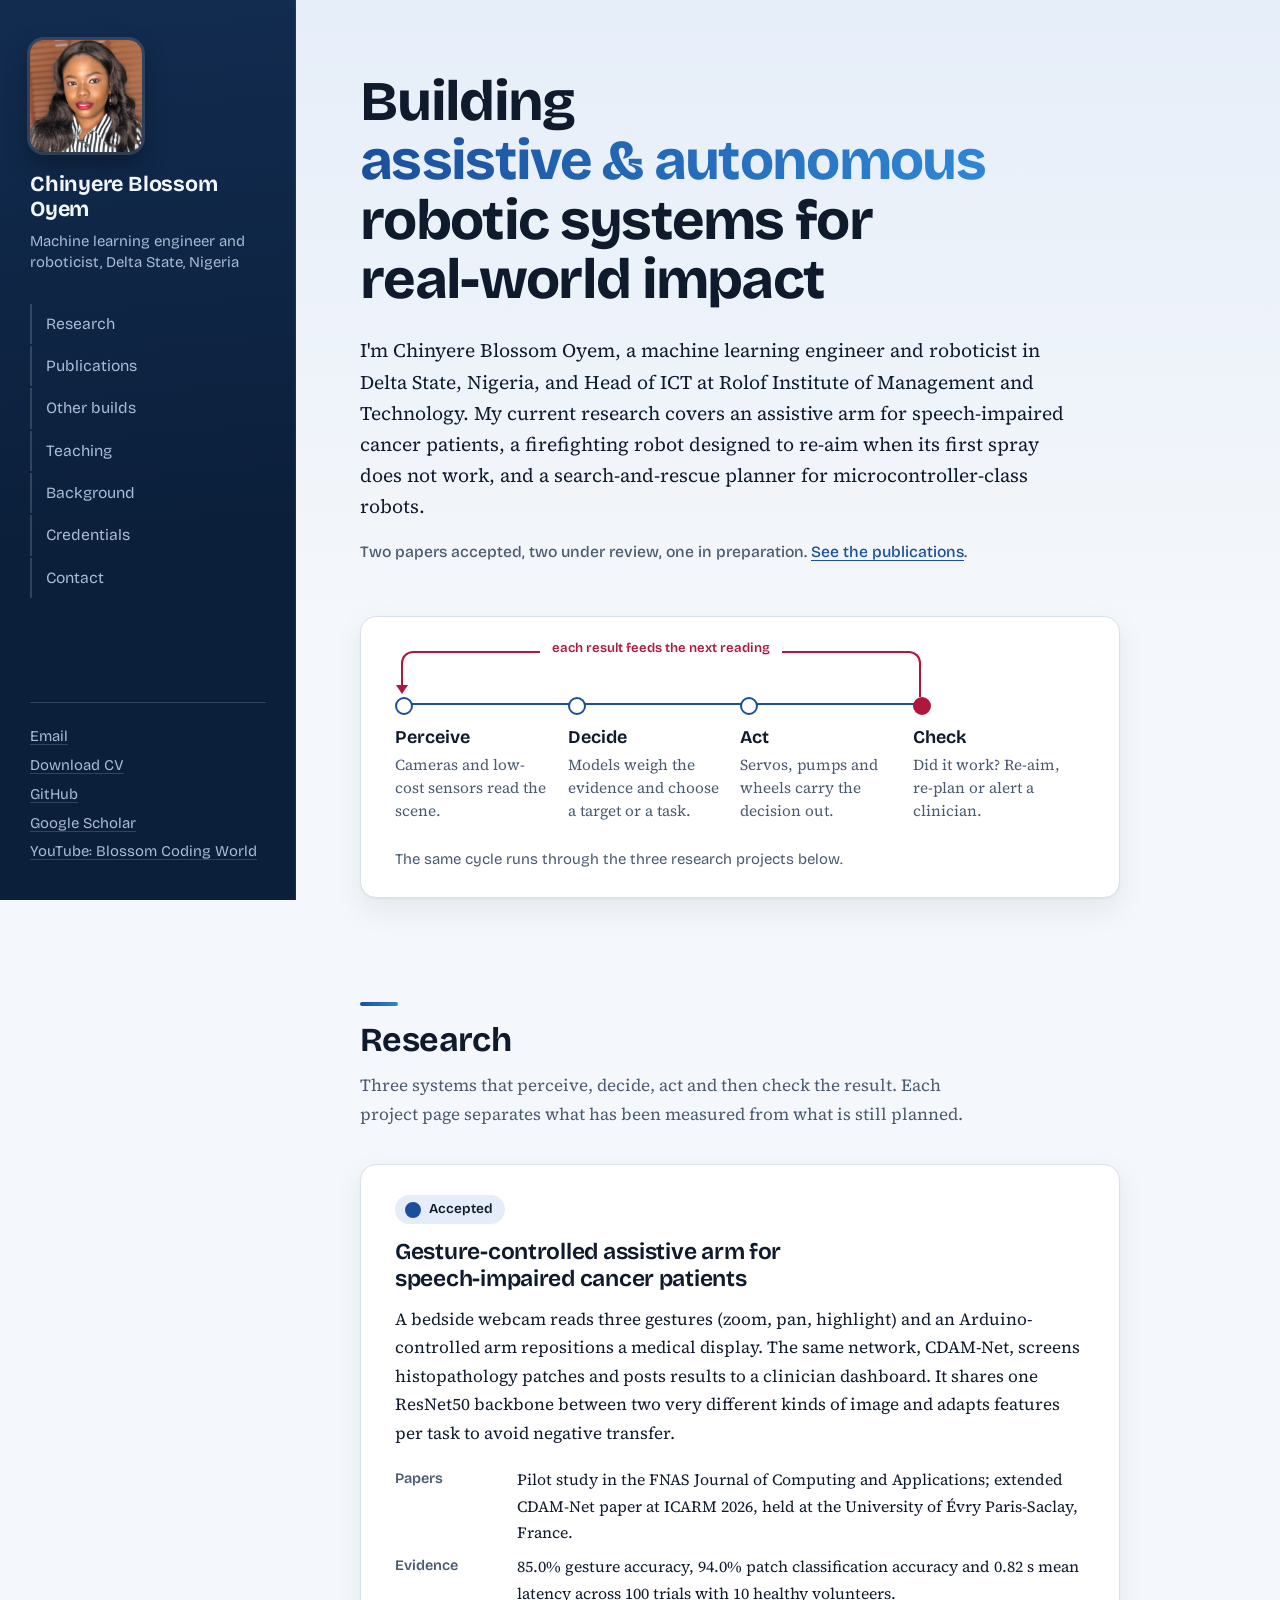
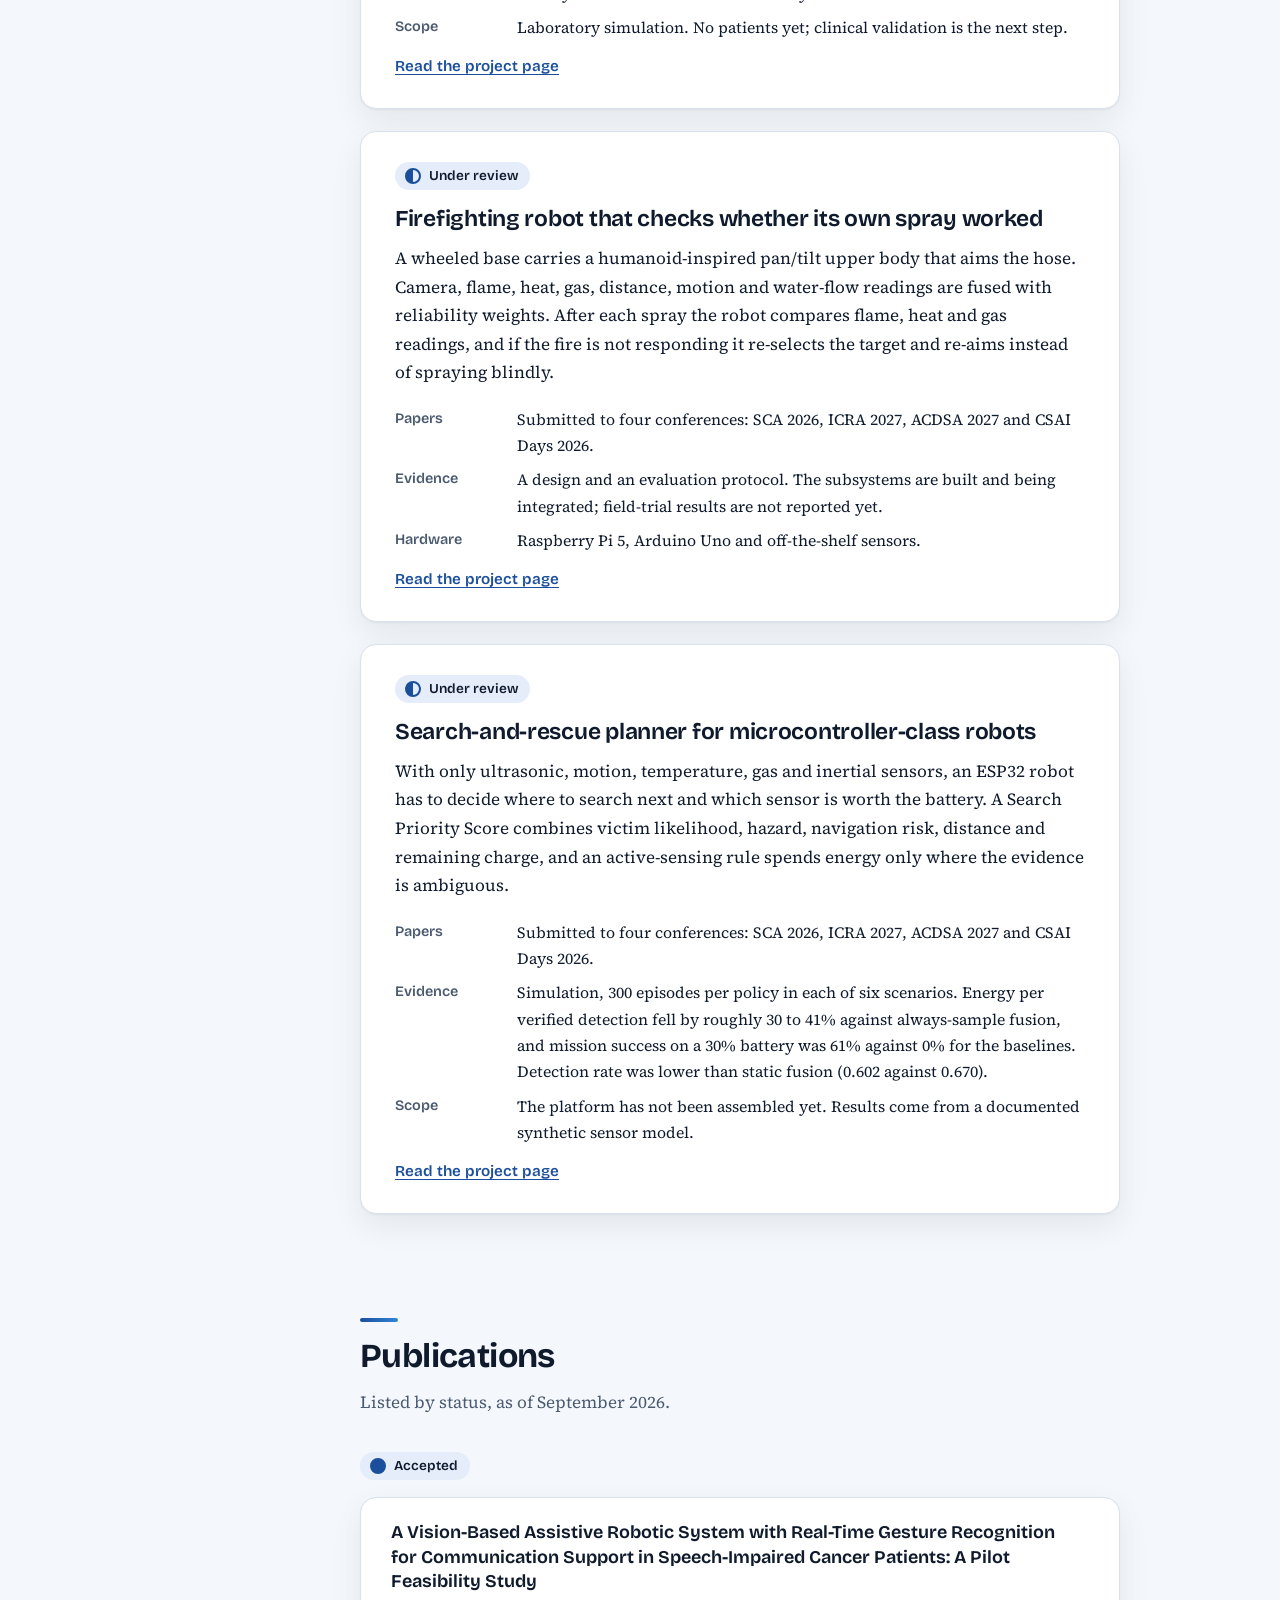
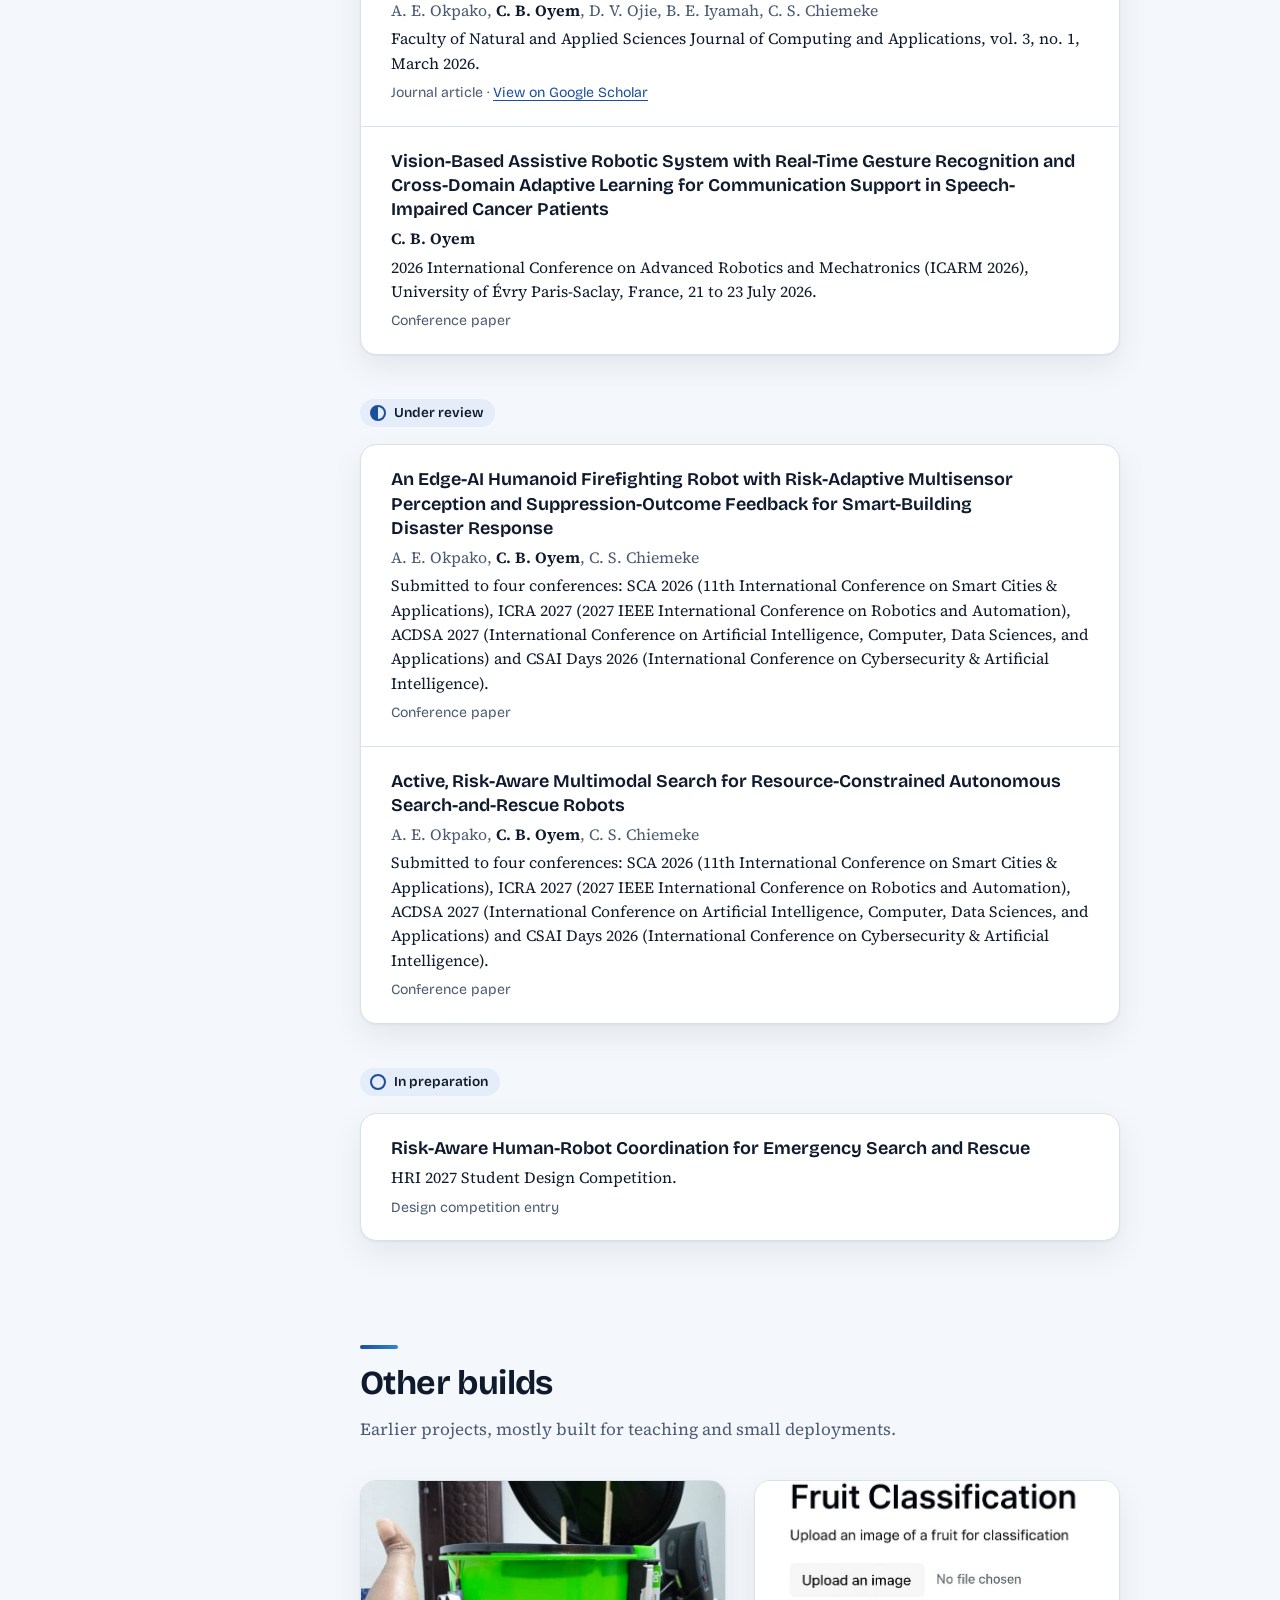
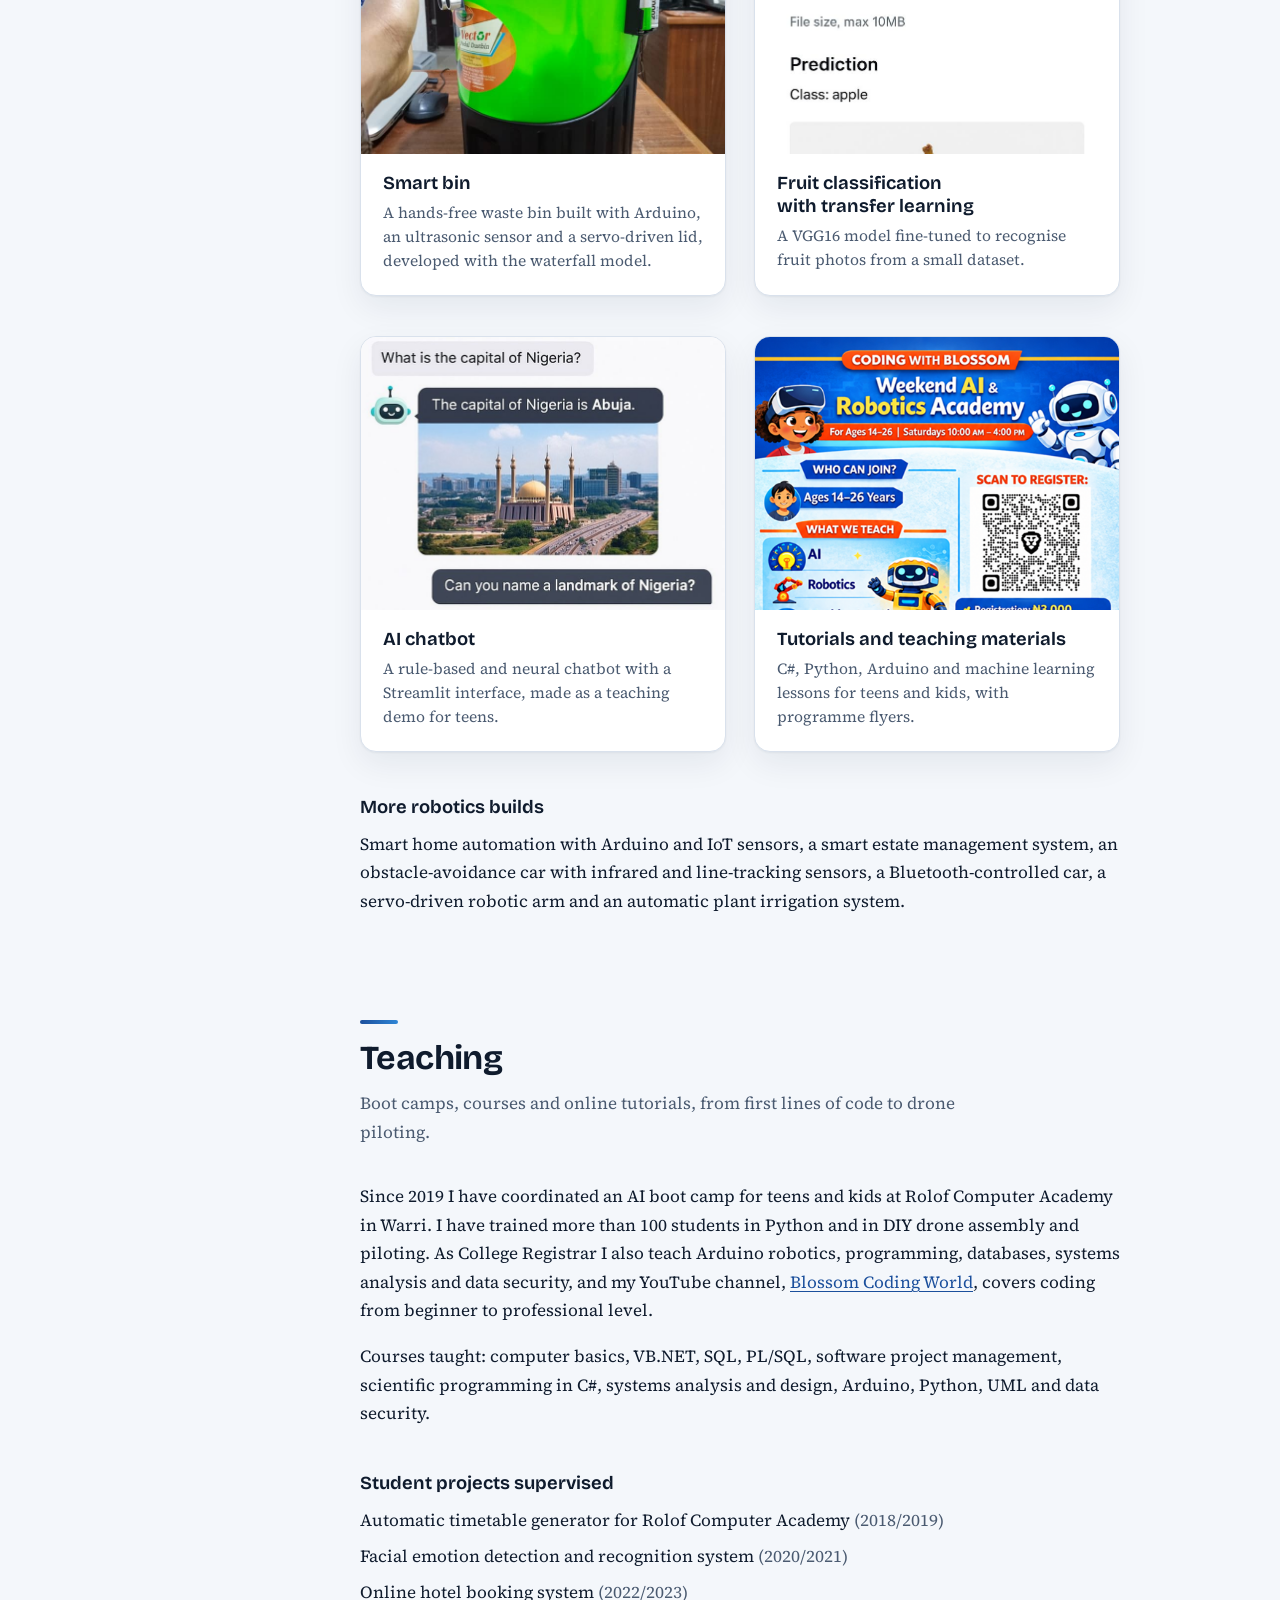
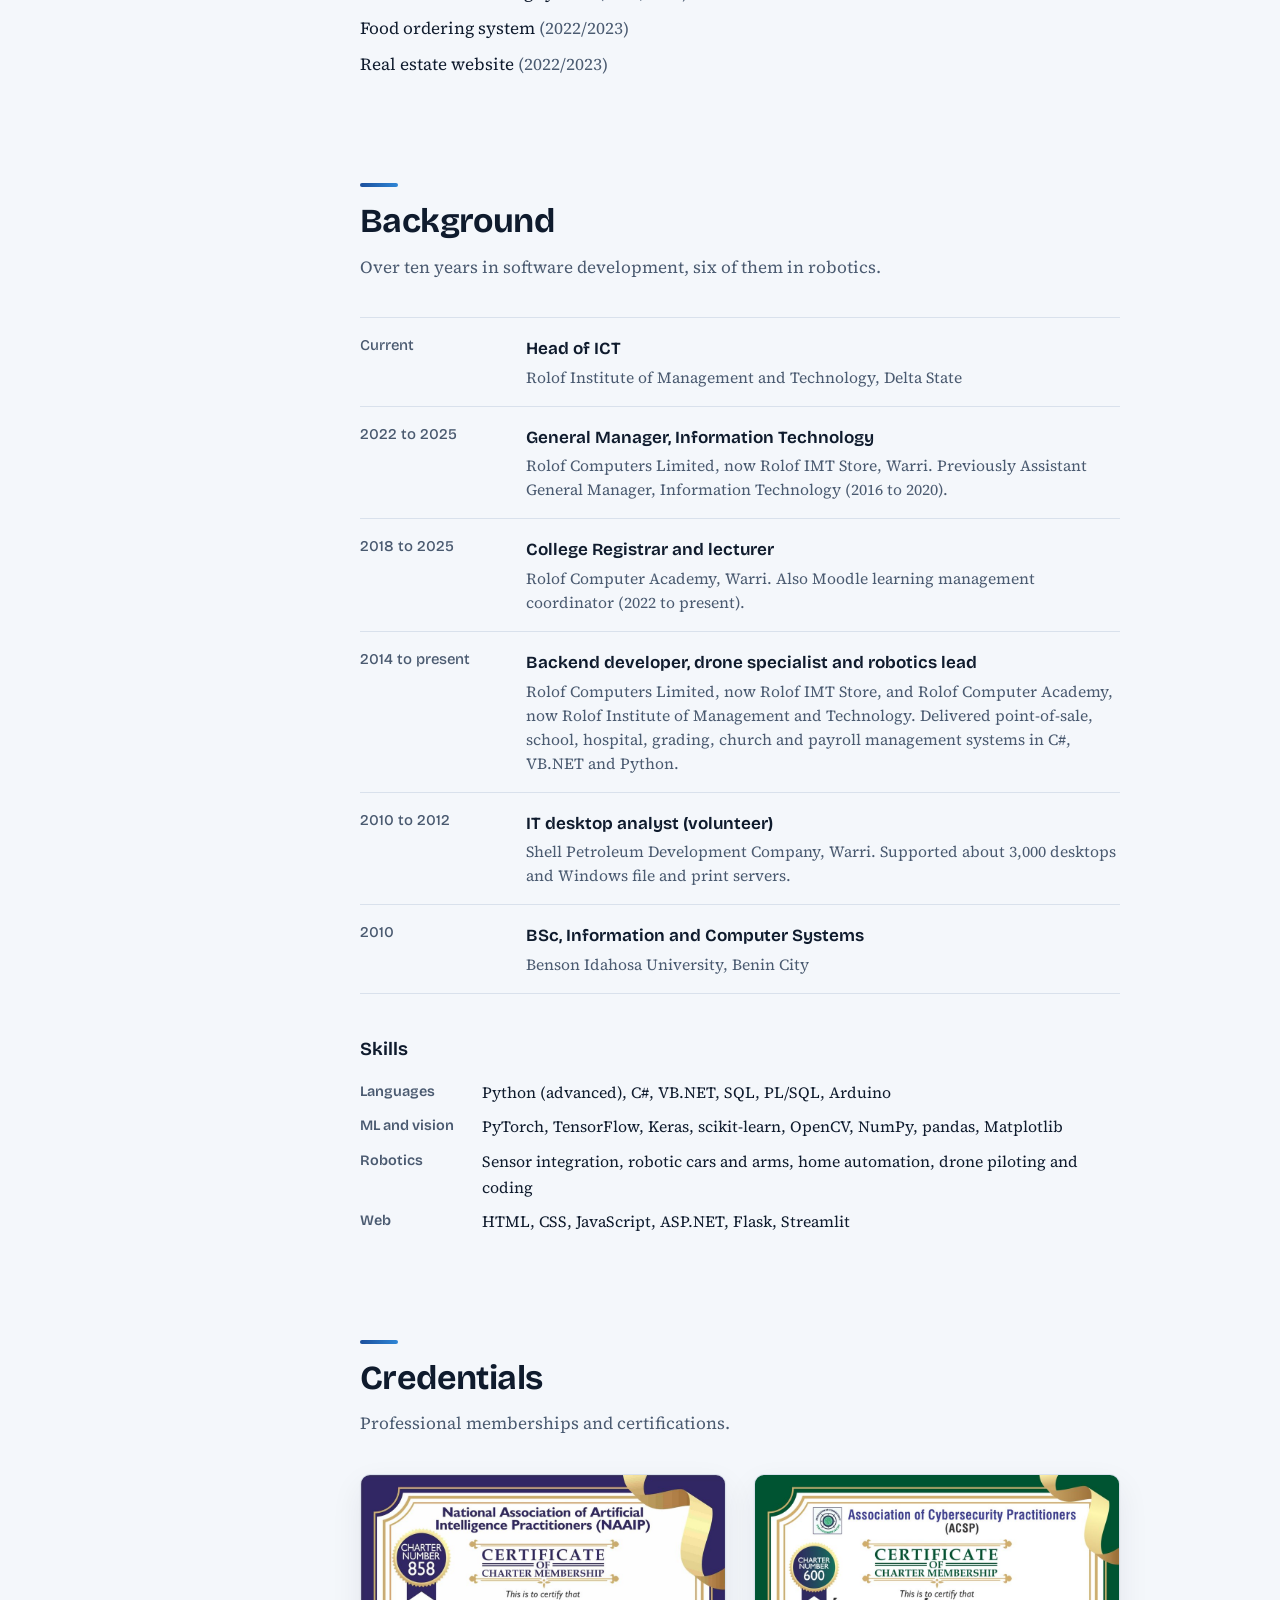
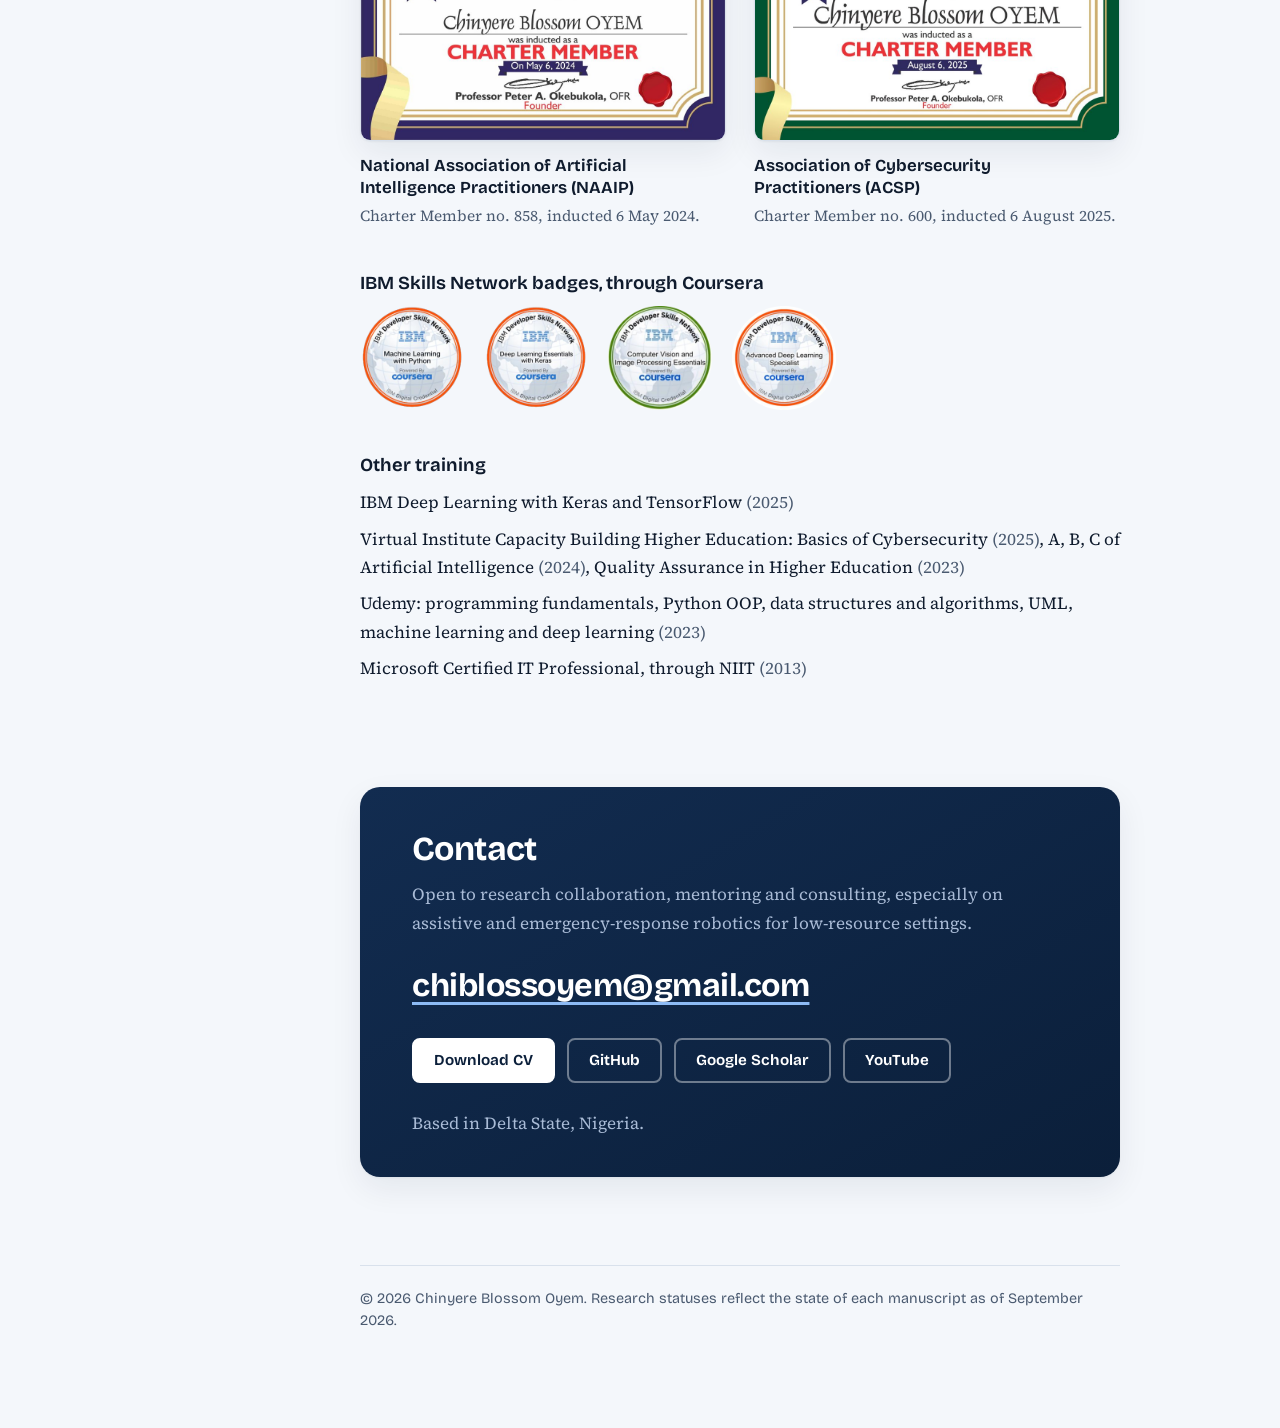
==== commit e32e9e2e: "Remove 'PDF' from CV download link text" ====
--- a/index.html
+++ b/index.html
@@ -49,7 +49,7 @@
     </nav>
     <ul class="rail-links">
       <li><a href="mailto:chiblossoyem@gmail.com">Email</a></li>
-      <li><a href="Chinyere_Blossom_Oyem_CV.pdf">Download CV (PDF)</a></li>
+      <li><a href="Chinyere_Blossom_Oyem_CV.pdf">Download CV</a></li>
       <li><a href="https://github.com/blossomchi" rel="noopener">GitHub</a></li>
       <li><a href="https://scholar.google.com/citations?user=uftesUcAAAAJ&hl=en" rel="noopener">Google Scholar</a></li>
       <li><a href="https://www.youtube.com/@BlossomCodingWorld" rel="noopener">YouTube: Blossom Coding World</a></li>
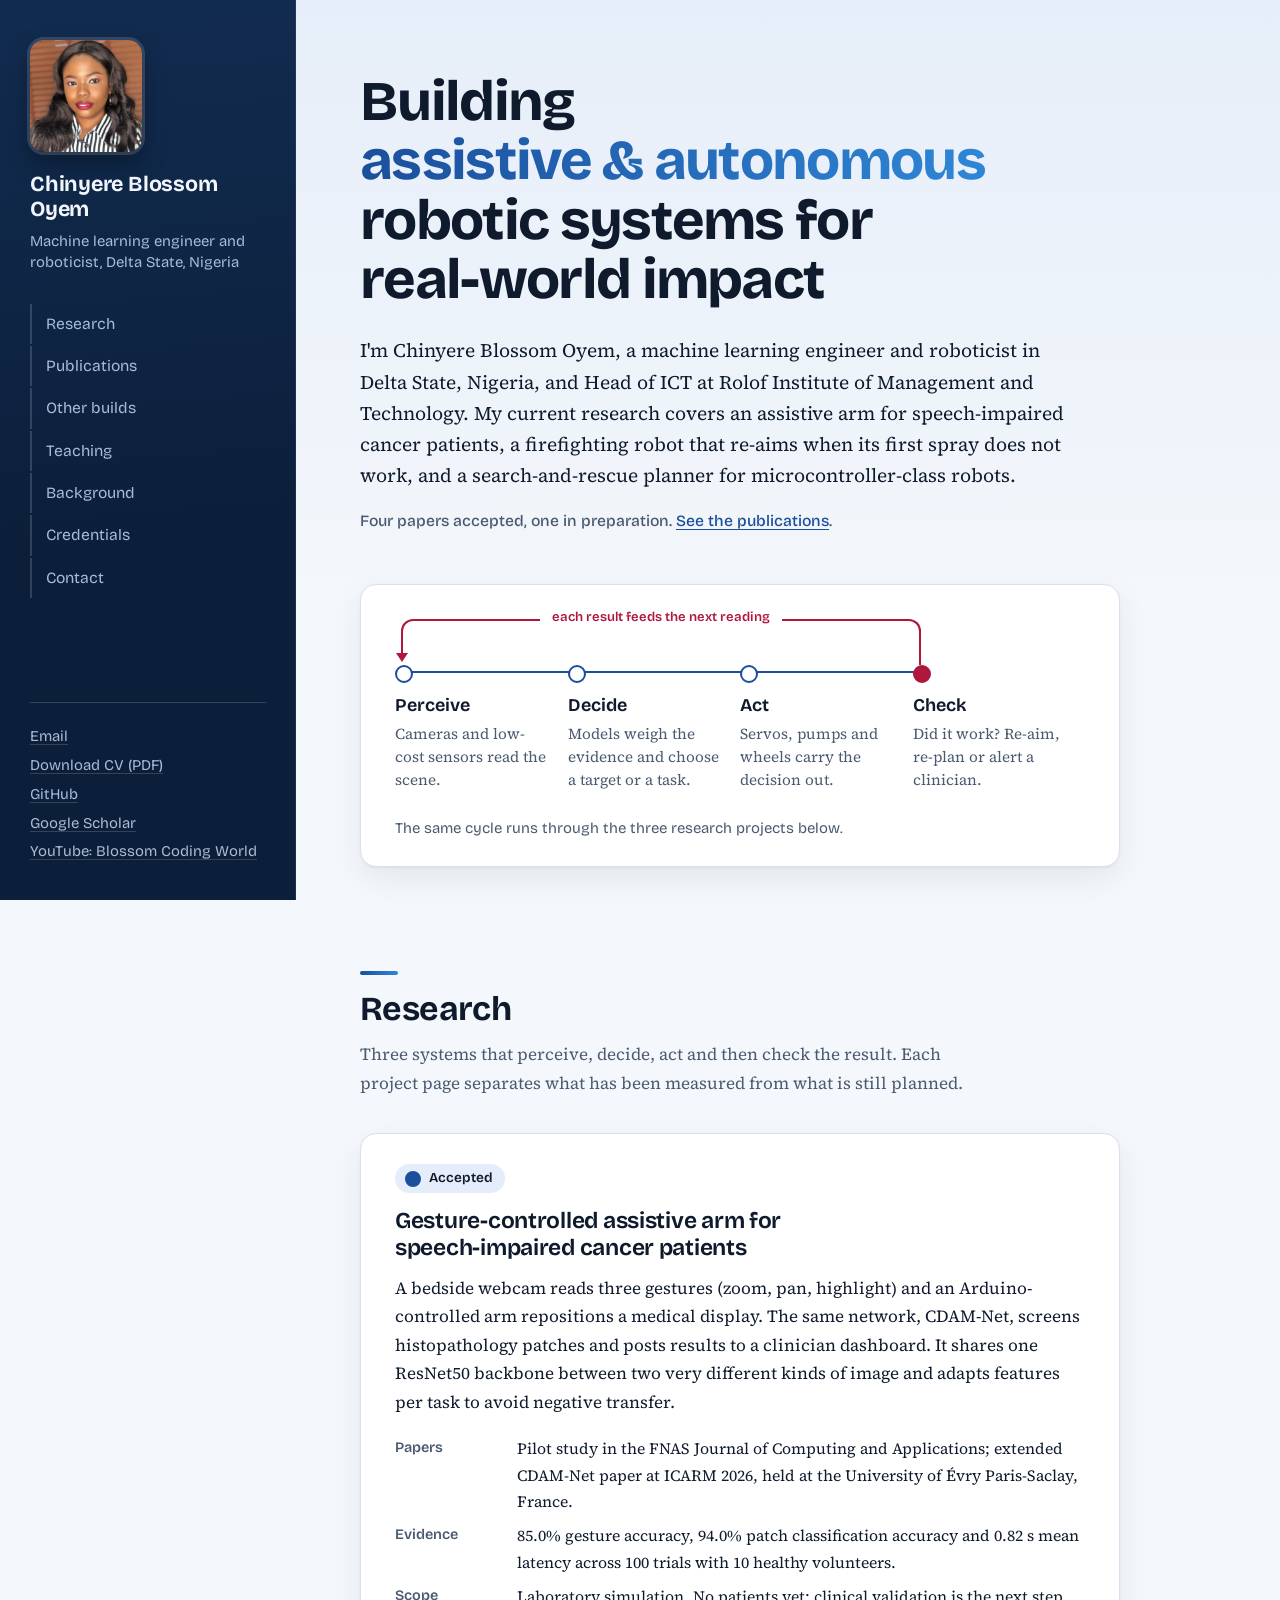
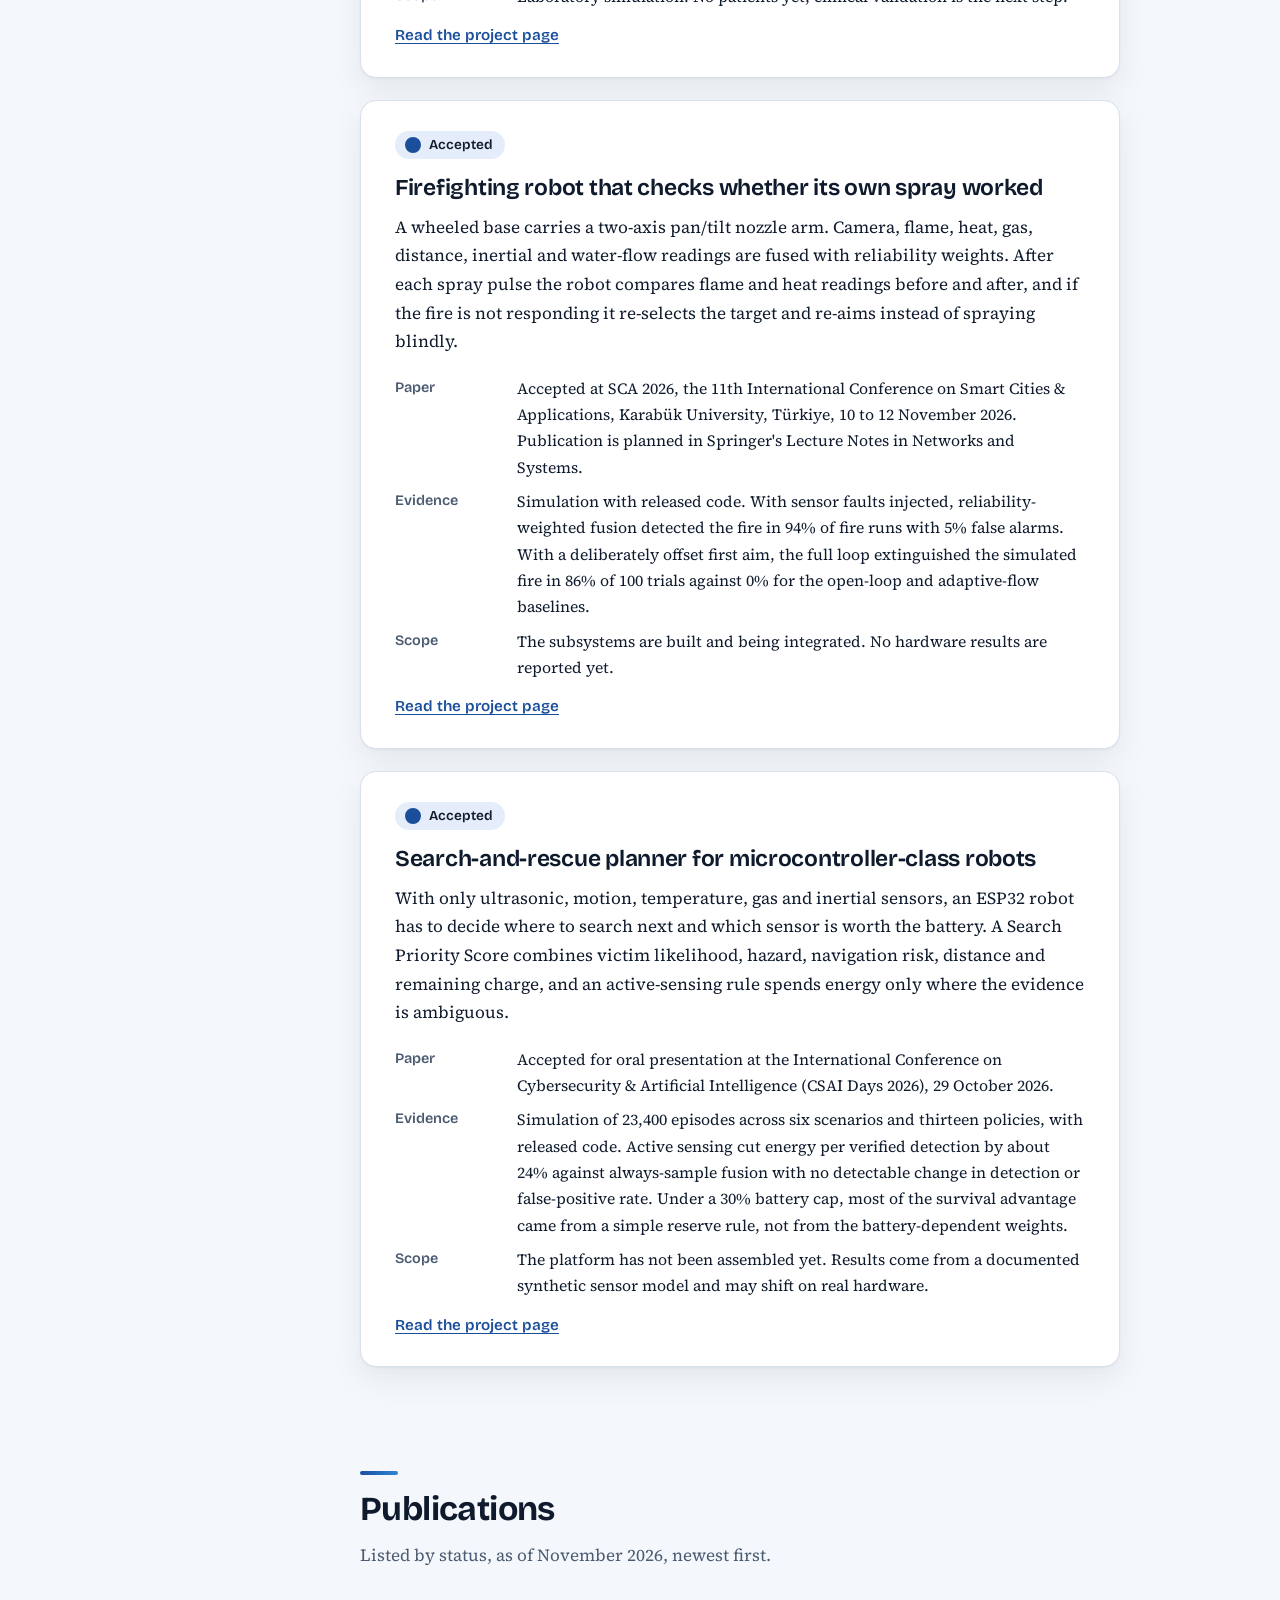
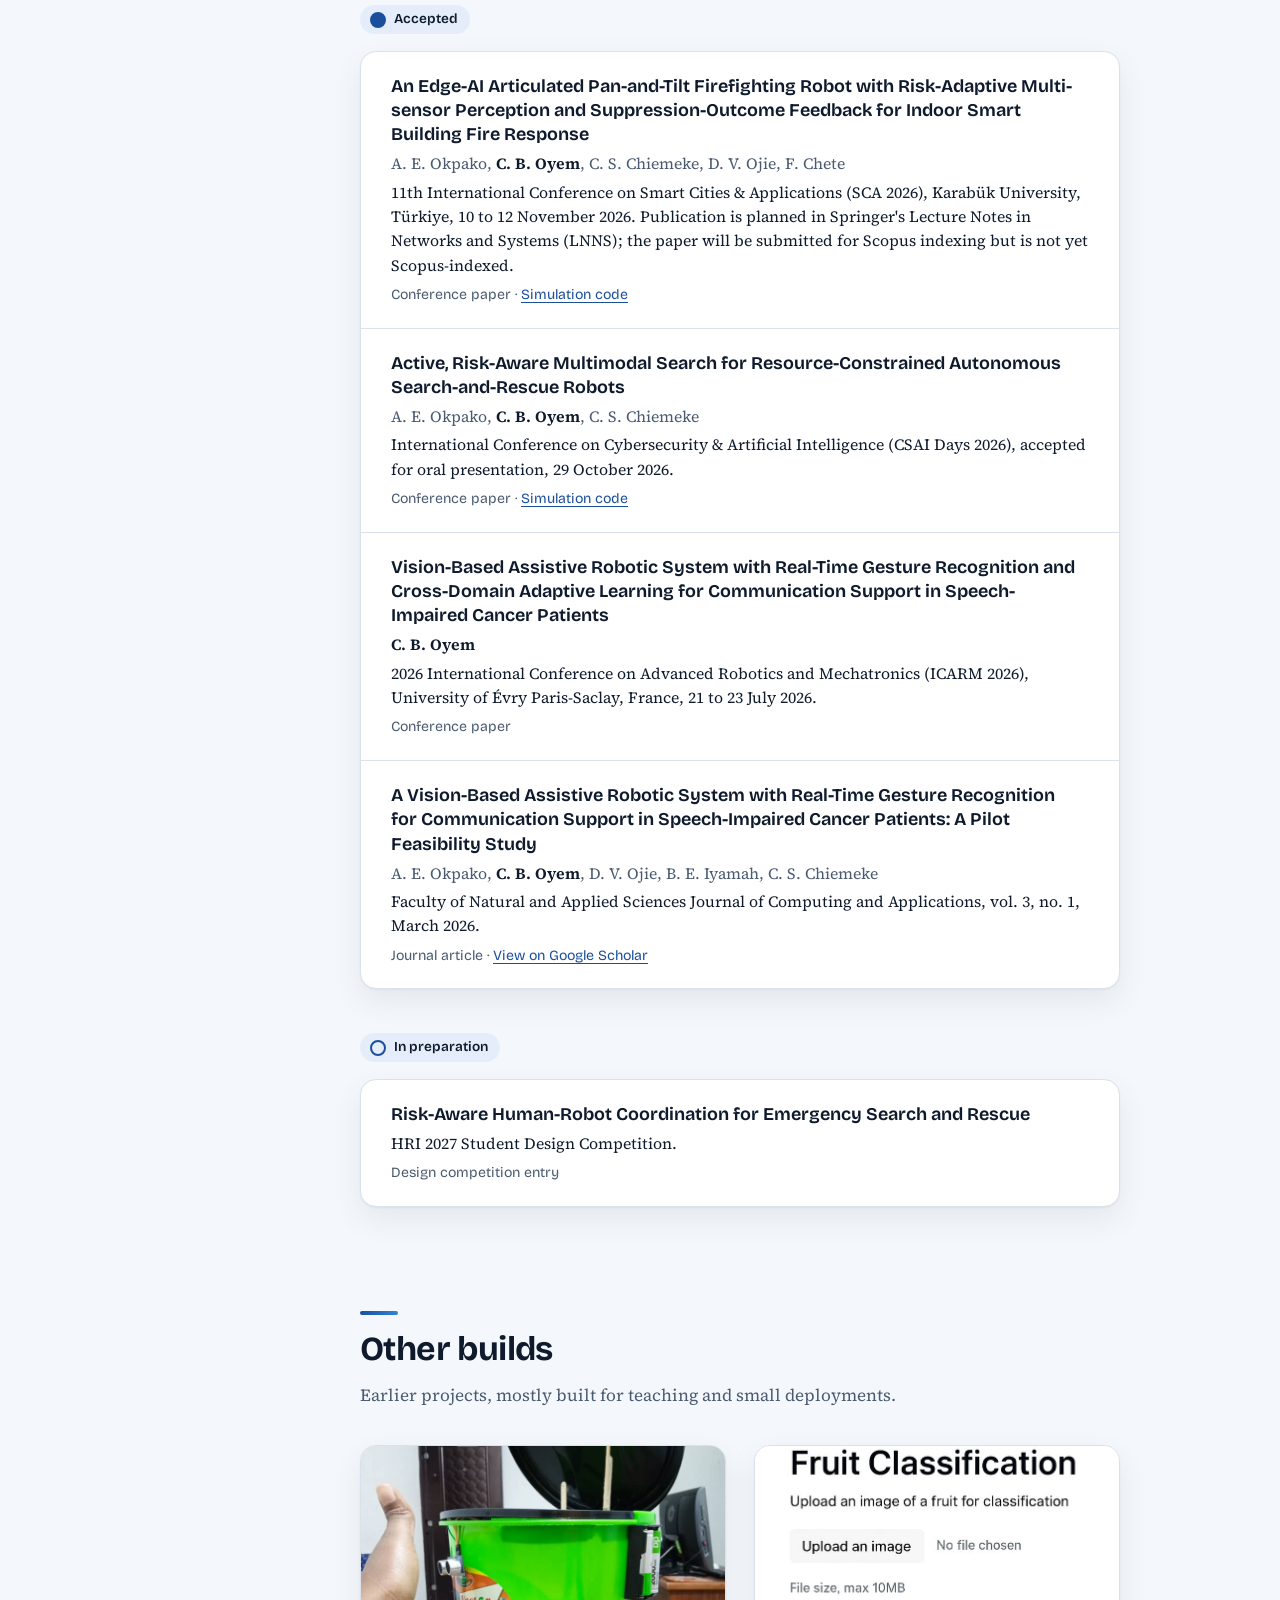
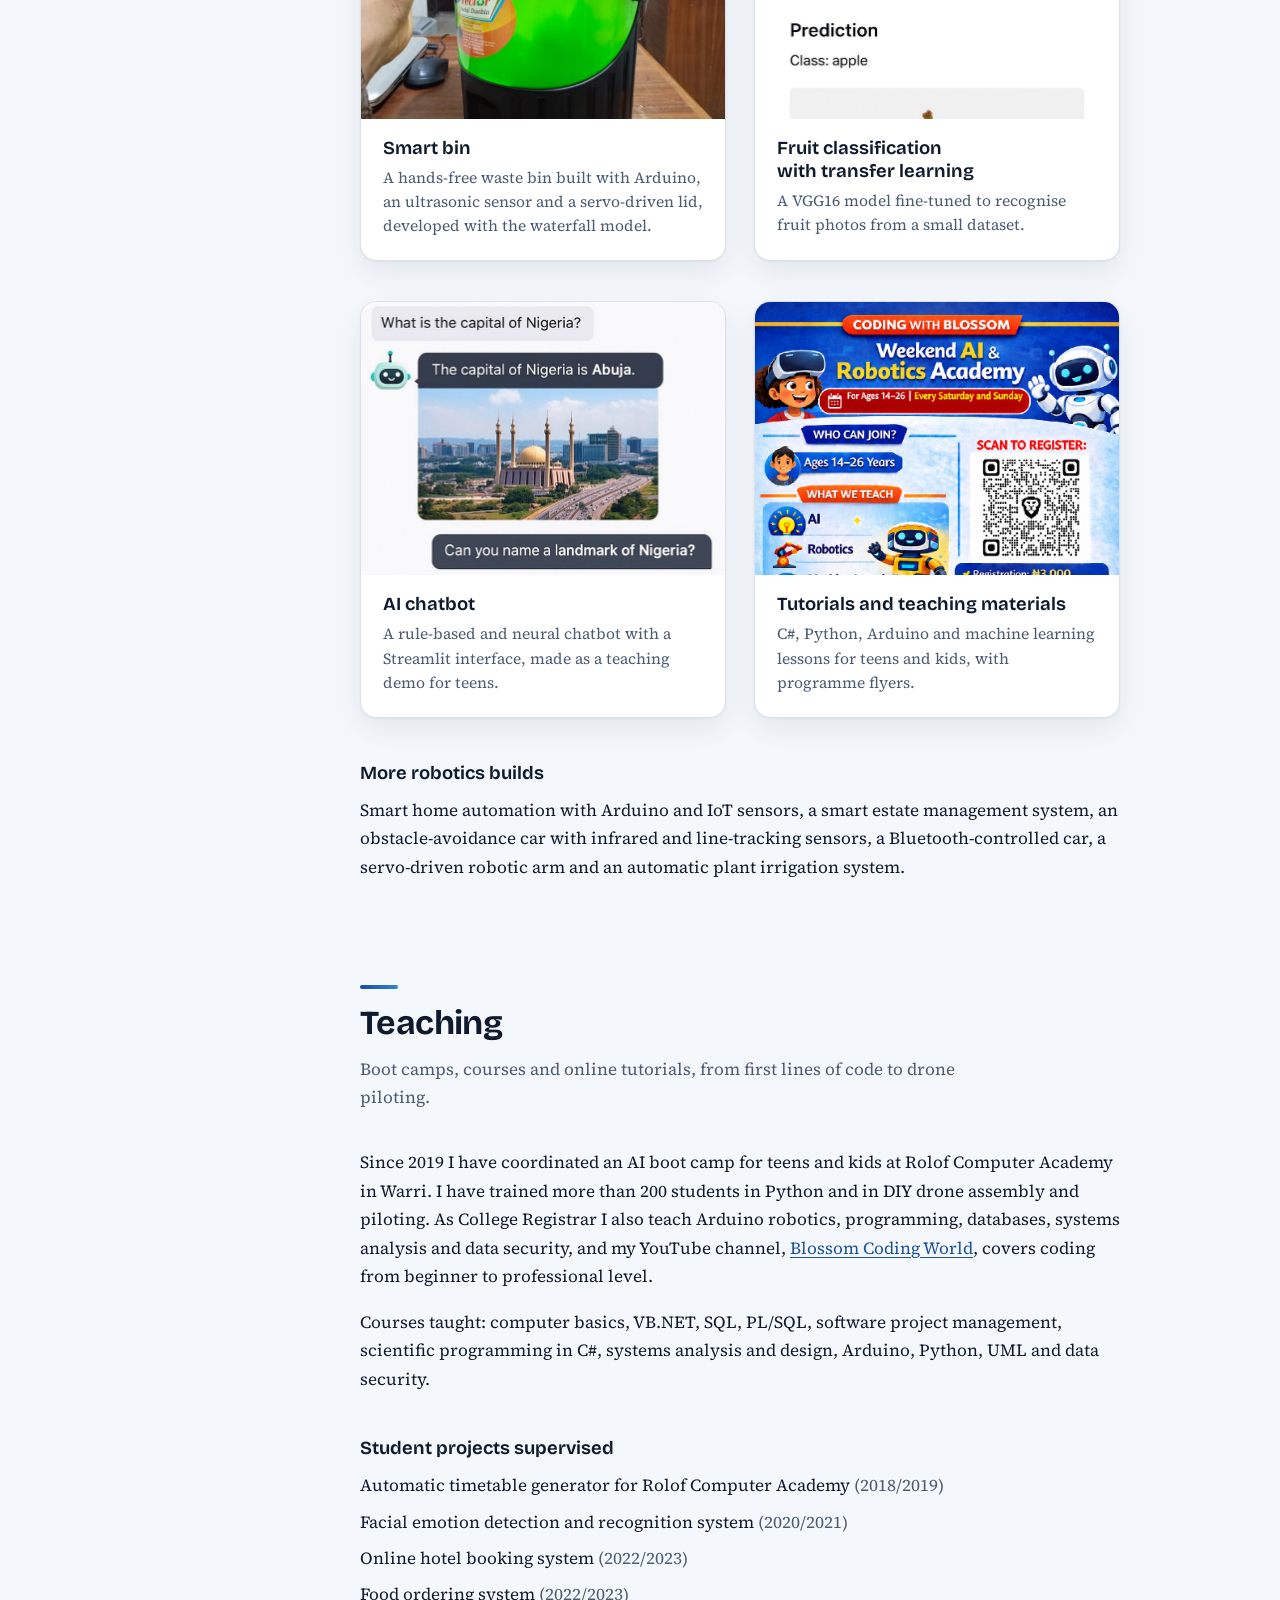
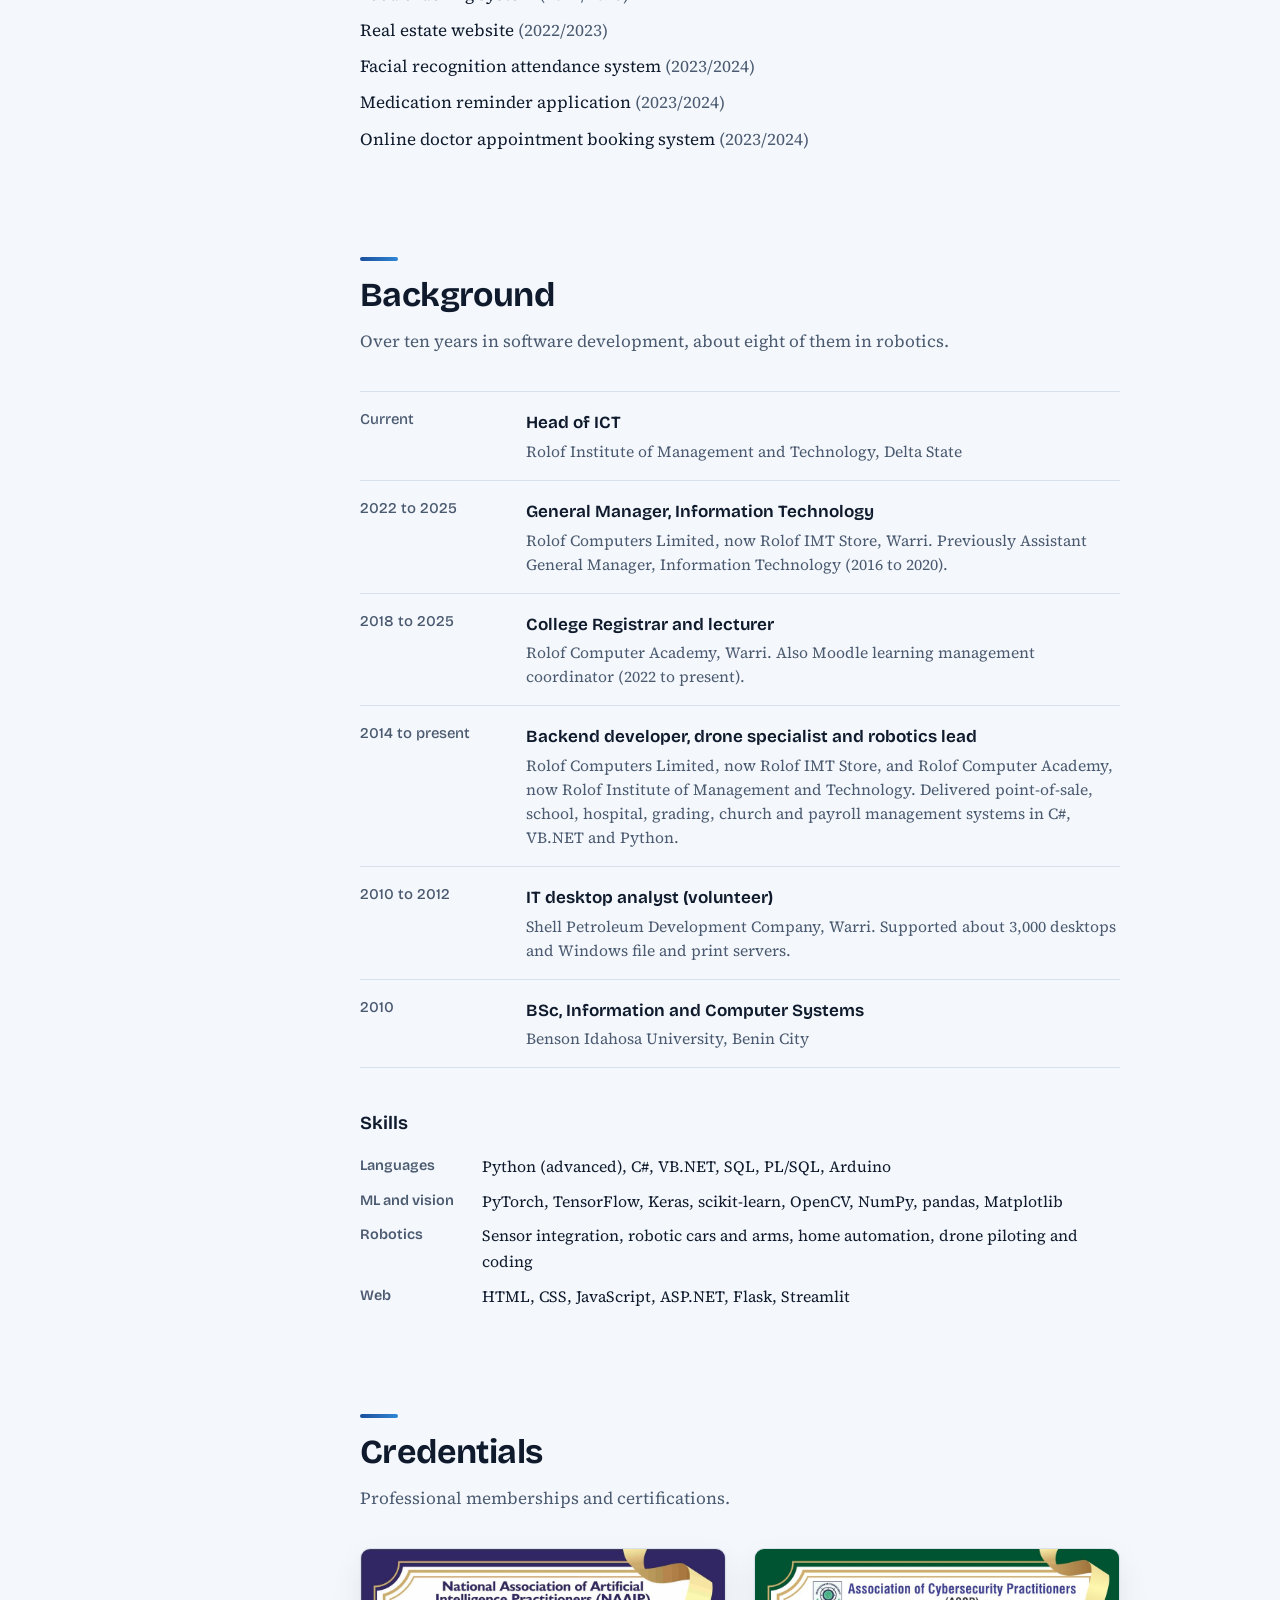
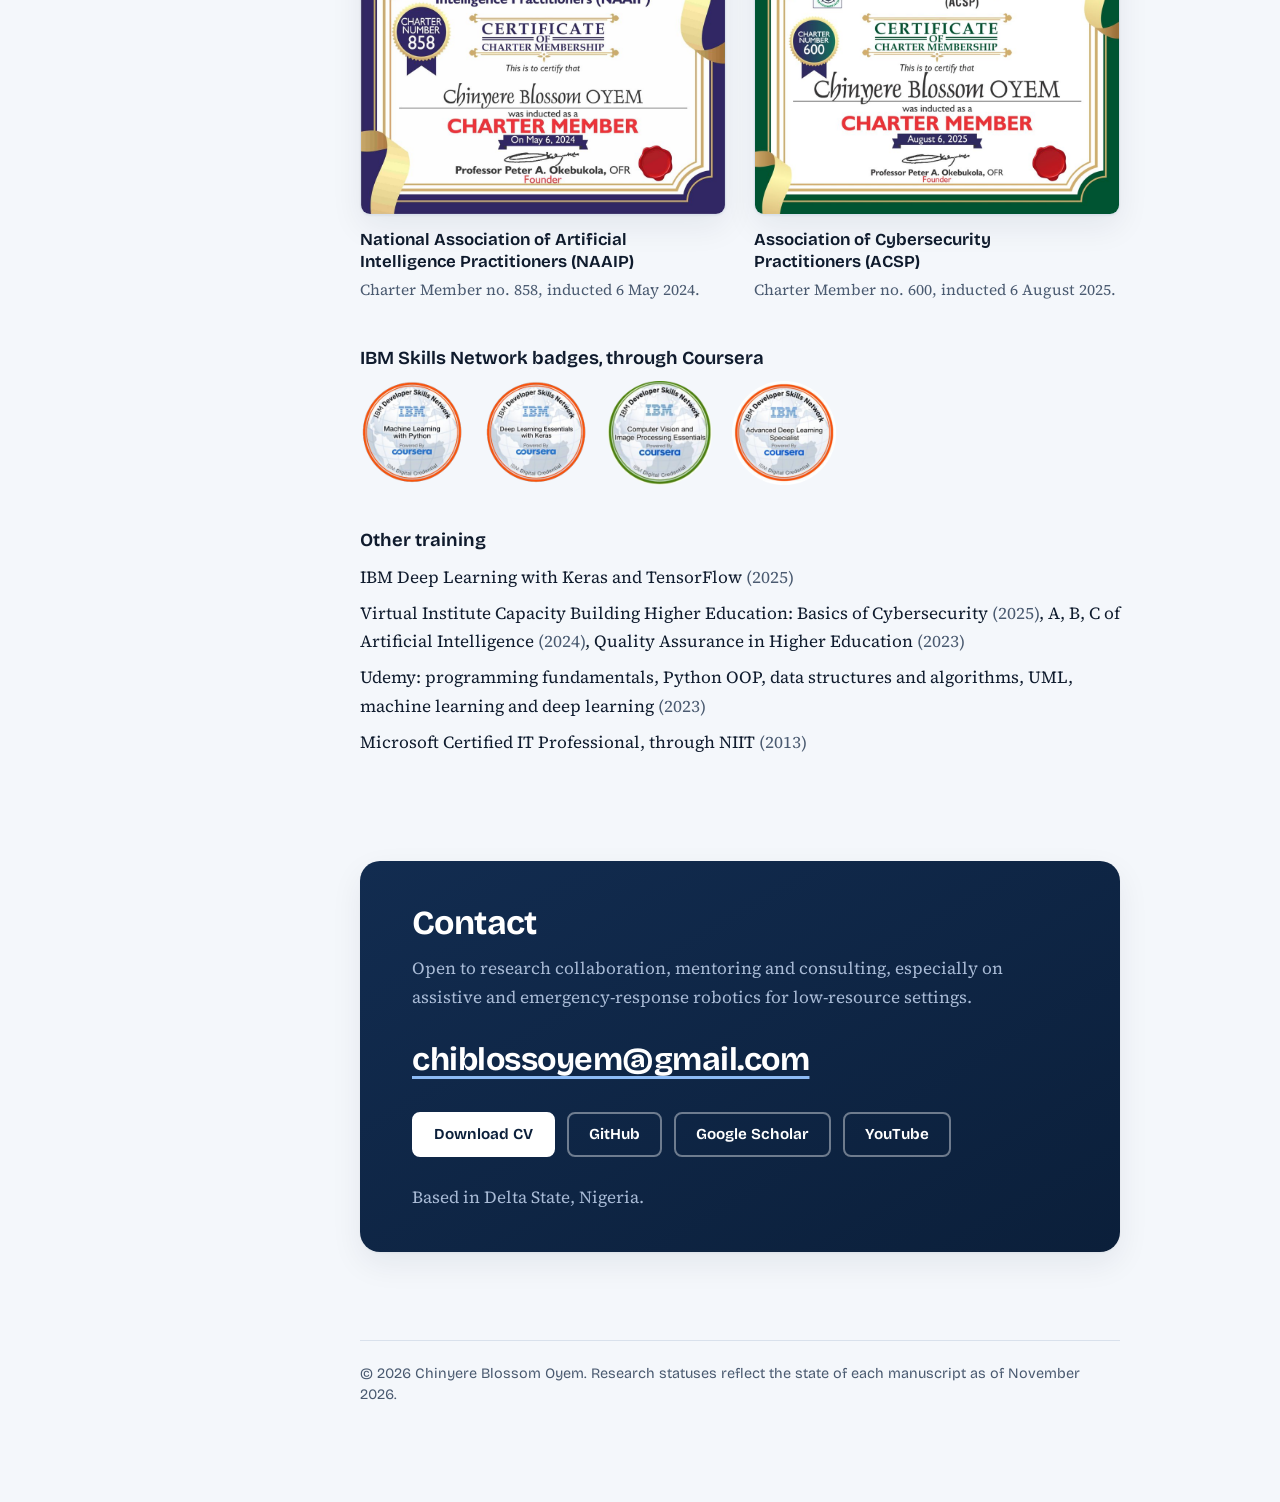
==== commit 932c11bd: "Add files via upload" ====
--- a/index.html
+++ b/index.html
@@ -49,7 +49,7 @@
     </nav>
     <ul class="rail-links">
       <li><a href="mailto:chiblossoyem@gmail.com">Email</a></li>
-      <li><a href="Chinyere_Blossom_Oyem_CV.pdf">Download CV</a></li>
+      <li><a href="Chinyere_Blossom_Oyem_CV.pdf">Download CV (PDF)</a></li>
       <li><a href="https://github.com/blossomchi" rel="noopener">GitHub</a></li>
       <li><a href="https://scholar.google.com/citations?user=uftesUcAAAAJ&hl=en" rel="noopener">Google Scholar</a></li>
       <li><a href="https://www.youtube.com/@BlossomCodingWorld" rel="noopener">YouTube: Blossom Coding World</a></li>
@@ -60,8 +60,8 @@
     <div class="wrap">
     <section class="hero" id="top">
       <h1>Building <span class="hl nb">assistive &amp; autonomous</span> robotic systems for real-world impact</h1>
-      <p class="lede">I'm Chinyere Blossom Oyem, a machine learning engineer and roboticist in Delta State, Nigeria, and Head of ICT at Rolof Institute of Management and Technology. My current research covers an assistive arm for speech-impaired cancer patients, a firefighting robot designed to re-aim when its first spray does not work, and a search-and-rescue planner for microcontroller-class robots.</p>
-      <p class="hero-status">Two papers accepted, two under review, one in preparation. <a href="#publications">See the publications</a>.</p>
+      <p class="lede">I'm Chinyere Blossom Oyem, a machine learning engineer and roboticist in Delta State, Nigeria, and Head of ICT at Rolof Institute of Management and Technology. My current research covers an assistive arm for speech-impaired cancer patients, a firefighting robot that re-aims when its first spray does not work, and a search-and-rescue planner for microcontroller-class robots.</p>
+      <p class="hero-status">Four papers accepted, one in preparation. <a href="#publications">See the publications</a>.</p>
 
       <figure class="loop">
         <div class="loop-return" aria-hidden="true"><span>each result feeds the next reading</span></div>
@@ -93,25 +93,25 @@
       </article>
 
       <article class="study">
-        <span class="status review">Under review</span>
+        <span class="status accepted">Accepted</span>
         <h3><a href="project5.html">Firefighting robot that checks whether its own spray worked</a></h3>
-        <p>A wheeled base carries a humanoid-inspired pan/tilt upper body that aims the hose. Camera, flame, heat, gas, distance, motion and water-flow readings are fused with reliability weights. After each spray the robot compares flame, heat and gas readings, and if the fire is not responding it re-selects the target and re-aims instead of spraying blindly.</p>
+        <p>A wheeled base carries a two-axis pan/tilt nozzle arm. Camera, flame, heat, gas, distance, inertial and water-flow readings are fused with reliability weights. After each spray pulse the robot compares flame and heat readings before and after, and if the fire is not responding it re-selects the target and re-aims instead of spraying blindly.</p>
         <dl class="facts">
-          <dt>Papers</dt><dd>Submitted to four conferences: SCA 2026, ICRA 2027, ACDSA 2027 and CSAI Days 2026.</dd>
-          <dt>Evidence</dt><dd>A design and an evaluation protocol. The subsystems are built and being integrated; field-trial results are not reported yet.</dd>
-          <dt>Hardware</dt><dd>Raspberry Pi 5, Arduino Uno and off-the-shelf sensors.</dd>
+          <dt>Paper</dt><dd>Accepted at SCA 2026, the 11th International Conference on Smart Cities &amp; Applications, Karabük University, Türkiye, 10 to 12 November 2026. Publication is planned in Springer's Lecture Notes in Networks and Systems.</dd>
+          <dt>Evidence</dt><dd>Simulation with released code. With sensor faults injected, reliability-weighted fusion detected the fire in 94% of fire runs with 5% false alarms. With a deliberately offset first aim, the full loop extinguished the simulated fire in 86% of 100 trials against 0% for the open-loop and adaptive-flow baselines.</dd>
+          <dt>Scope</dt><dd>The subsystems are built and being integrated. No hardware results are reported yet.</dd>
         </dl>
         <a class="more" href="project5.html">Read the project page</a>
       </article>
 
       <article class="study">
-        <span class="status review">Under review</span>
+        <span class="status accepted">Accepted</span>
         <h3><a href="project7.html">Search-and-rescue planner for microcontroller-class robots</a></h3>
         <p>With only ultrasonic, motion, temperature, gas and inertial sensors, an ESP32 robot has to decide where to search next and which sensor is worth the battery. A Search Priority Score combines victim likelihood, hazard, navigation risk, distance and remaining charge, and an active-sensing rule spends energy only where the evidence is ambiguous.</p>
         <dl class="facts">
-          <dt>Papers</dt><dd>Submitted to four conferences: SCA 2026, ICRA 2027, ACDSA 2027 and CSAI Days 2026.</dd>
-          <dt>Evidence</dt><dd>Simulation, 300 episodes per policy in each of six scenarios. Energy per verified detection fell by roughly 30 to 41% against always-sample fusion, and mission success on a 30% battery was 61% against 0% for the baselines. Detection rate was lower than static fusion (0.602 against 0.670).</dd>
-          <dt>Scope</dt><dd>The platform has not been assembled yet. Results come from a documented synthetic sensor model.</dd>
+          <dt>Paper</dt><dd>Accepted for oral presentation at the International Conference on Cybersecurity &amp; Artificial Intelligence (CSAI Days 2026), 29 October 2026.</dd>
+          <dt>Evidence</dt><dd>Simulation of 23,400 episodes across six scenarios and thirteen policies, with released code. Active sensing cut energy per verified detection by about 24% against always-sample fusion with no detectable change in detection or false-positive rate. Under a 30% battery cap, most of the survival advantage came from a simple reserve rule, not from the battery-dependent weights.</dd>
+          <dt>Scope</dt><dd>The platform has not been assembled yet. Results come from a documented synthetic sensor model and may shift on real hardware.</dd>
         </dl>
         <a class="more" href="project7.html">Read the project page</a>
       </article>
@@ -119,41 +119,35 @@
     
     <section id="publications">
       <h2>Publications</h2>
-      <p class="sec-intro">Listed by status, as of September 2026.</p>
+      <p class="sec-intro">Listed by status, as of November 2026, newest first.</p>
 
       <div class="pub-group">
         <h3><span class="status accepted">Accepted</span></h3>
         <ul class="pubs">
+          <li class="pub">
+            <h4 class="pub-title"><a href="project5.html">An Edge-AI Articulated Pan-and-Tilt Firefighting Robot with Risk-Adaptive Multi-sensor Perception and Suppression-Outcome Feedback for Indoor Smart Building Fire Response</a></h4>
+            <p class="authors">A. E. Okpako, <strong>C. B. Oyem</strong>, C. S. Chiemeke, D. V. Ojie, F. Chete</p>
+            <p class="venue">11th International Conference on Smart Cities &amp; Applications (SCA 2026), Karabük University, Türkiye, 10 to 12 November 2026. Publication is planned in Springer's Lecture Notes in Networks and Systems (LNNS); the paper will be submitted for Scopus indexing but is not yet Scopus-indexed.</p>
+            <p class="kind">Conference paper &middot; <a href="https://github.com/blossomchi/Raps-Sof-Simulation" rel="noopener">Simulation code</a></p>
+          </li>
+          <li class="pub">
+            <h4 class="pub-title"><a href="project7.html">Active, Risk-Aware Multimodal Search for Resource-Constrained Autonomous Search-and-Rescue Robots</a></h4>
+            <p class="authors">A. E. Okpako, <strong>C. B. Oyem</strong>, C. S. Chiemeke</p>
+            <p class="venue">International Conference on Cybersecurity &amp; Artificial Intelligence (CSAI Days 2026), accepted for oral presentation, 29 October 2026.</p>
+            <p class="kind">Conference paper &middot; <a href="https://github.com/blossomchi/Search-and-Rescue-Robots" rel="noopener">Simulation code</a></p>
+          </li>
+          <li class="pub">
+            <h4 class="pub-title"><a href="project4.html">Vision-Based Assistive Robotic System with Real-Time Gesture Recognition and Cross-Domain Adaptive Learning for Communication Support in Speech-Impaired Cancer Patients</a></h4>
+            <p class="authors"><strong>C. B. Oyem</strong></p>
+            <p class="venue">2026 International Conference on Advanced Robotics and Mechatronics (ICARM 2026), University of Évry Paris-Saclay, France, 21 to 23 July 2026.</p>
+            <p class="kind">Conference paper</p>
+          </li>
           <li class="pub">
             <h4 class="pub-title"><a href="project4.html">A Vision-Based Assistive Robotic System with Real-Time Gesture Recognition for Communication Support in Speech-Impaired Cancer Patients: A Pilot Feasibility Study</a></h4>
             <p class="authors">A. E. Okpako, <strong>C. B. Oyem</strong>, D. V. Ojie, B. E. Iyamah, C. S. Chiemeke</p>
             <p class="venue">Faculty of Natural and Applied Sciences Journal of Computing and Applications, vol. 3, no. 1, March 2026.</p>
             <p class="kind">Journal article &middot; <a href="https://scholar.google.com/citations?view_op=view_citation&hl=en&user=uftesUcAAAAJ&citation_for_view=uftesUcAAAAJ:u5HHmVD_uO8C" rel="noopener">View on Google Scholar</a></p>
           </li>
-          <li class="pub">
-            <h4 class="pub-title"><a href="project4.html">Vision-Based Assistive Robotic System with Real-Time Gesture Recognition and Cross-Domain Adaptive Learning for Communication Support in Speech-Impaired Cancer Patients</a></h4>
-            <p class="authors"><strong>C. B. Oyem</strong></p>
-            <p class="venue">2026 International Conference on Advanced Robotics and Mechatronics (ICARM 2026), University of Évry Paris-Saclay, France, 21 to 23 July 2026.</p>
-            <p class="kind">Conference paper</p>
-          </li>
-        </ul>
-      </div>
-
-      <div class="pub-group">
-        <h3><span class="status review">Under review</span></h3>
-        <ul class="pubs">
-          <li class="pub">
-            <h4 class="pub-title"><a href="project5.html">An Edge-AI Humanoid Firefighting Robot with Risk-Adaptive Multisensor Perception and Suppression-Outcome Feedback for Smart-Building Disaster Response</a></h4>
-            <p class="authors">A. E. Okpako, <strong>C. B. Oyem</strong>, C. S. Chiemeke</p>
-            <p class="venue">Submitted to four conferences: SCA 2026 (11th International Conference on Smart Cities &amp; Applications), ICRA 2027 (2027 IEEE International Conference on Robotics and Automation), ACDSA 2027 (International Conference on Artificial Intelligence, Computer, Data Sciences, and Applications) and CSAI Days 2026 (International Conference on Cybersecurity &amp; Artificial Intelligence).</p>
-            <p class="kind">Conference paper</p>
-          </li>
-          <li class="pub">
-            <h4 class="pub-title"><a href="project7.html">Active, Risk-Aware Multimodal Search for Resource-Constrained Autonomous Search-and-Rescue Robots</a></h4>
-            <p class="authors">A. E. Okpako, <strong>C. B. Oyem</strong>, C. S. Chiemeke</p>
-            <p class="venue">Submitted to four conferences: SCA 2026 (11th International Conference on Smart Cities &amp; Applications), ICRA 2027 (2027 IEEE International Conference on Robotics and Automation), ACDSA 2027 (International Conference on Artificial Intelligence, Computer, Data Sciences, and Applications) and CSAI Days 2026 (International Conference on Cybersecurity &amp; Artificial Intelligence).</p>
-            <p class="kind">Conference paper</p>
-          </li>
         </ul>
       </div>
 
@@ -201,7 +195,7 @@
     <section id="teaching">
       <h2>Teaching</h2>
       <p class="sec-intro">Boot camps, courses and online tutorials, from first lines of code to drone piloting.</p>
-      <p>Since 2019 I have coordinated an AI boot camp for teens and kids at Rolof Computer Academy in Warri. I have trained more than 100 students in Python and in DIY drone assembly and piloting. As College Registrar I also teach Arduino robotics, programming, databases, systems analysis and data security, and my YouTube channel, <a href="https://www.youtube.com/@BlossomCodingWorld" rel="noopener">Blossom Coding World</a>, covers coding from beginner to professional level.</p>
+      <p>Since 2019 I have coordinated an AI boot camp for teens and kids at Rolof Computer Academy in Warri. I have trained more than 200 students in Python and in DIY drone assembly and piloting. As College Registrar I also teach Arduino robotics, programming, databases, systems analysis and data security, and my YouTube channel, <a href="https://www.youtube.com/@BlossomCodingWorld" rel="noopener">Blossom Coding World</a>, covers coding from beginner to professional level.</p>
       <p>Courses taught: computer basics, VB.NET, SQL, PL/SQL, software project management, scientific programming in C#, systems analysis and design, Arduino, Python, UML and data security.</p>
       <h3 class="sub">Student projects supervised</h3>
       <ul class="plain">
@@ -210,12 +204,15 @@
         <li>Online hotel booking system <span>(2022/2023)</span></li>
         <li>Food ordering system <span>(2022/2023)</span></li>
         <li>Real estate website <span>(2022/2023)</span></li>
+        <li>Facial recognition attendance system <span>(2023/2024)</span></li>
+        <li>Medication reminder application <span>(2023/2024)</span></li>
+        <li>Online doctor appointment booking system <span>(2023/2024)</span></li>
       </ul>
     </section>
     
     <section id="background">
       <h2>Background</h2>
-      <p class="sec-intro">Over ten years in software development, six of them in robotics.</p>
+      <p class="sec-intro">Over ten years in software development, about eight of them in robotics.</p>
       <ul class="timeline">
         <li><span class="when">Current</span><div><strong>Head of ICT</strong><p>Rolof Institute of Management and Technology, Delta State</p></div></li>
         <li><span class="when">2022 to 2025</span><div><strong>General Manager, Information Technology</strong><p>Rolof Computers Limited, now Rolof IMT Store, Warri. Previously Assistant General Manager, Information Technology (2016 to 2020).</p></div></li>
@@ -280,7 +277,7 @@
     </section>
     </div>
 
-    <footer class="foot wrap">&copy; <span data-year>2026</span> Chinyere Blossom Oyem. Research statuses reflect the state of each manuscript as of September 2026.</footer>
+    <footer class="foot wrap">&copy; <span data-year>2026</span> Chinyere Blossom Oyem. Research statuses reflect the state of each manuscript as of November 2026.</footer>
   </main>
 </div>
 <script src="site.js" defer></script>
